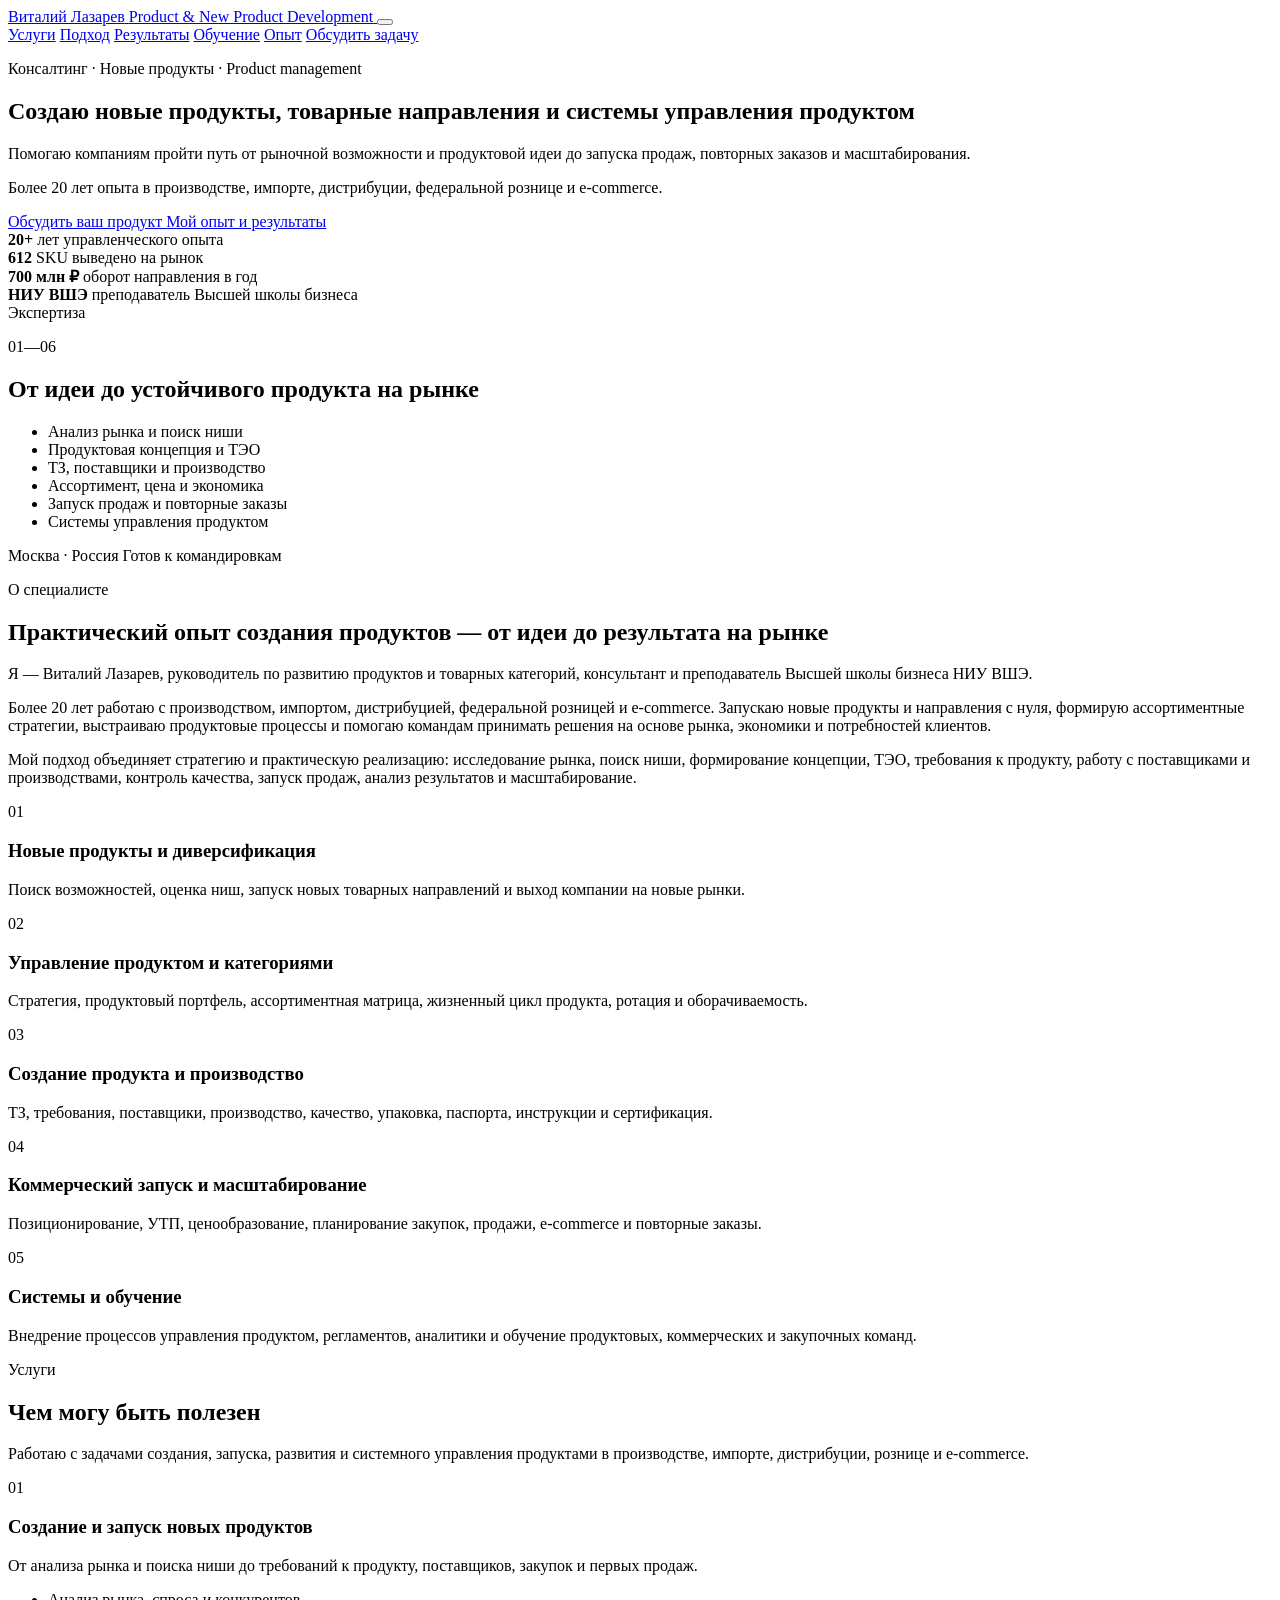
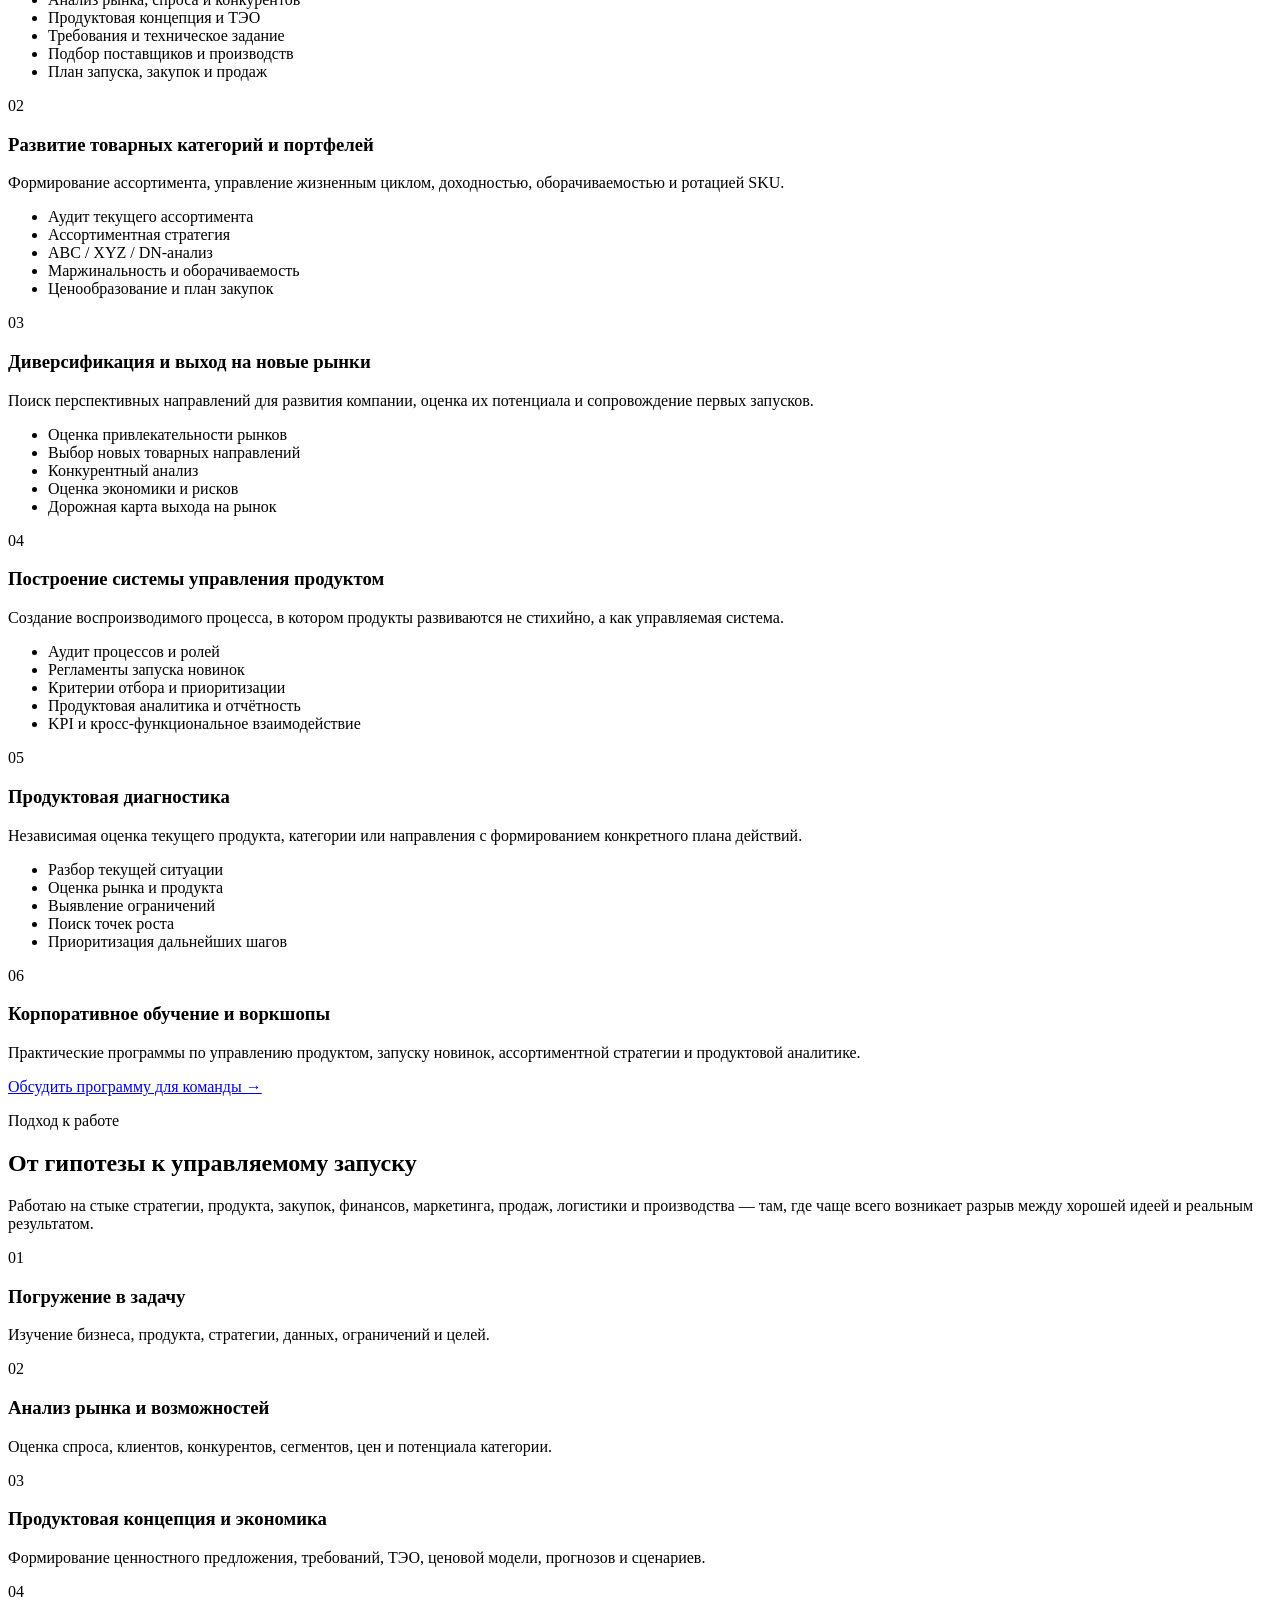
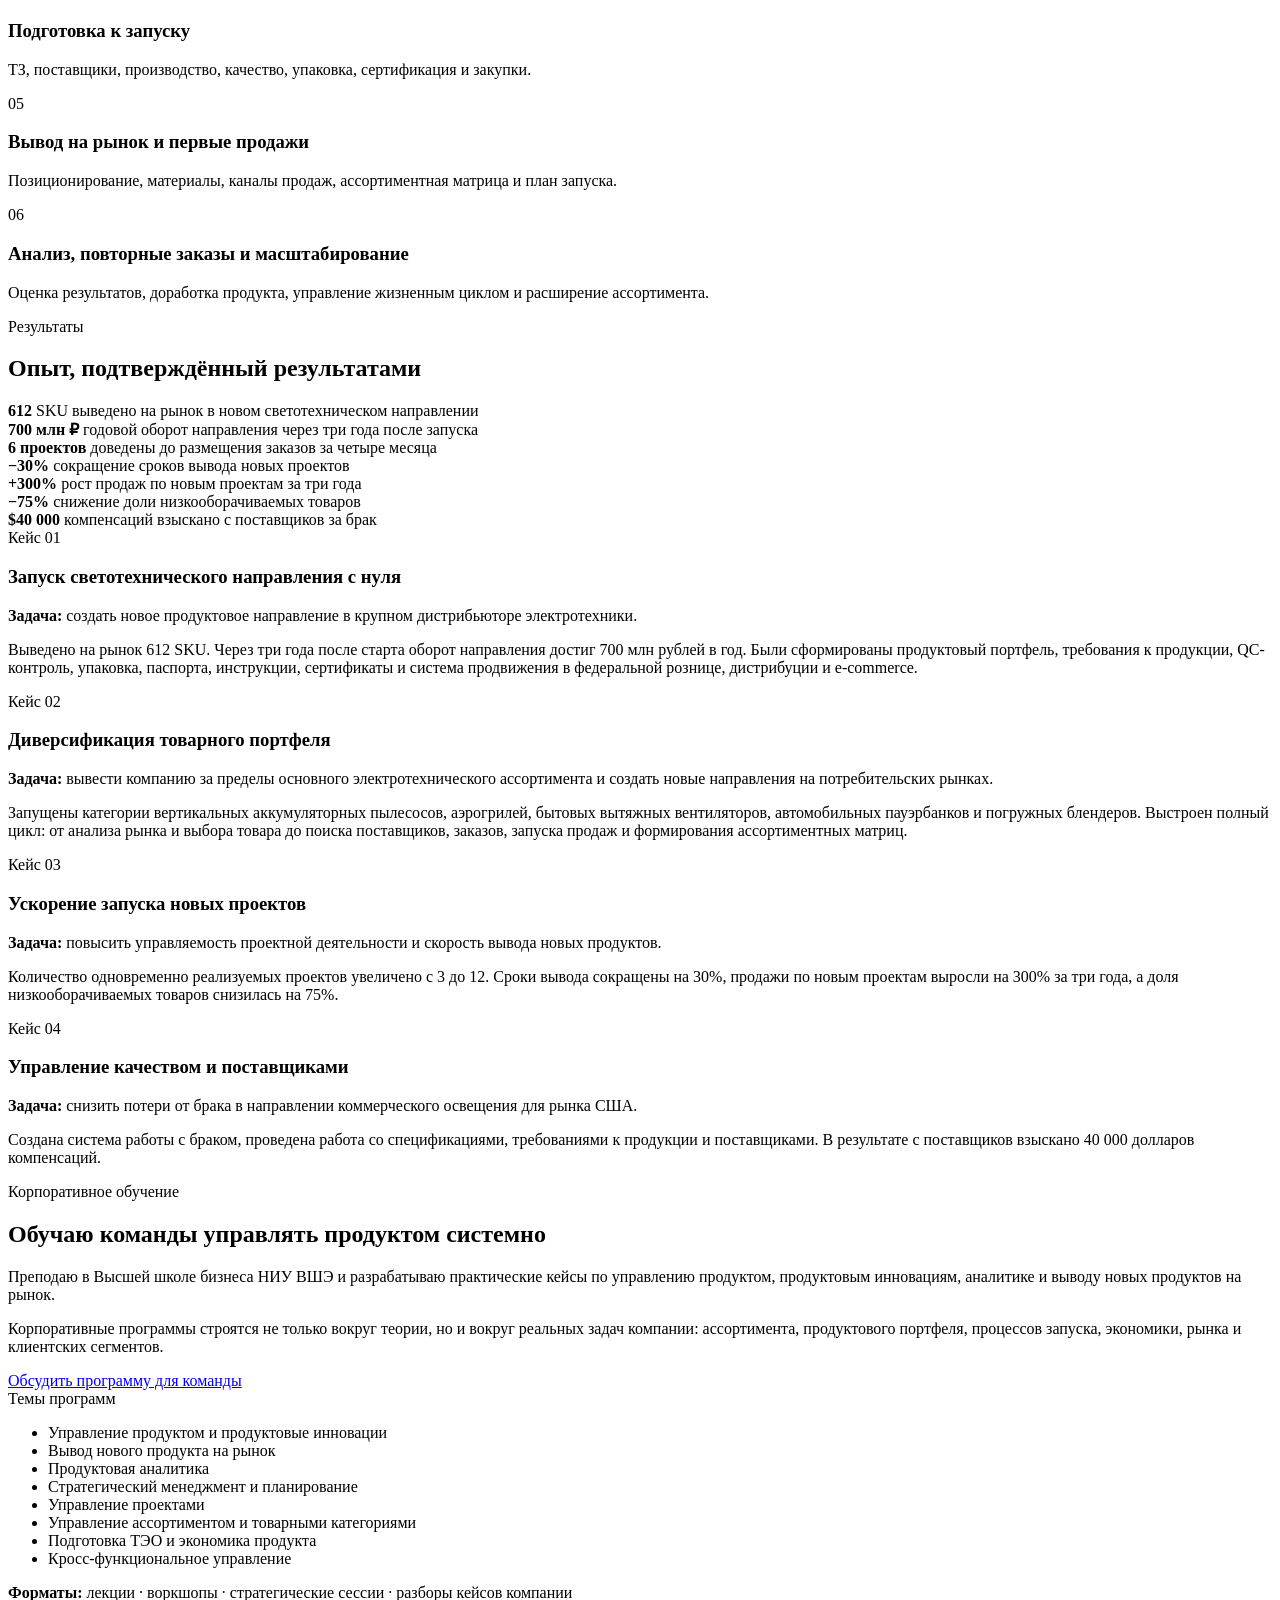
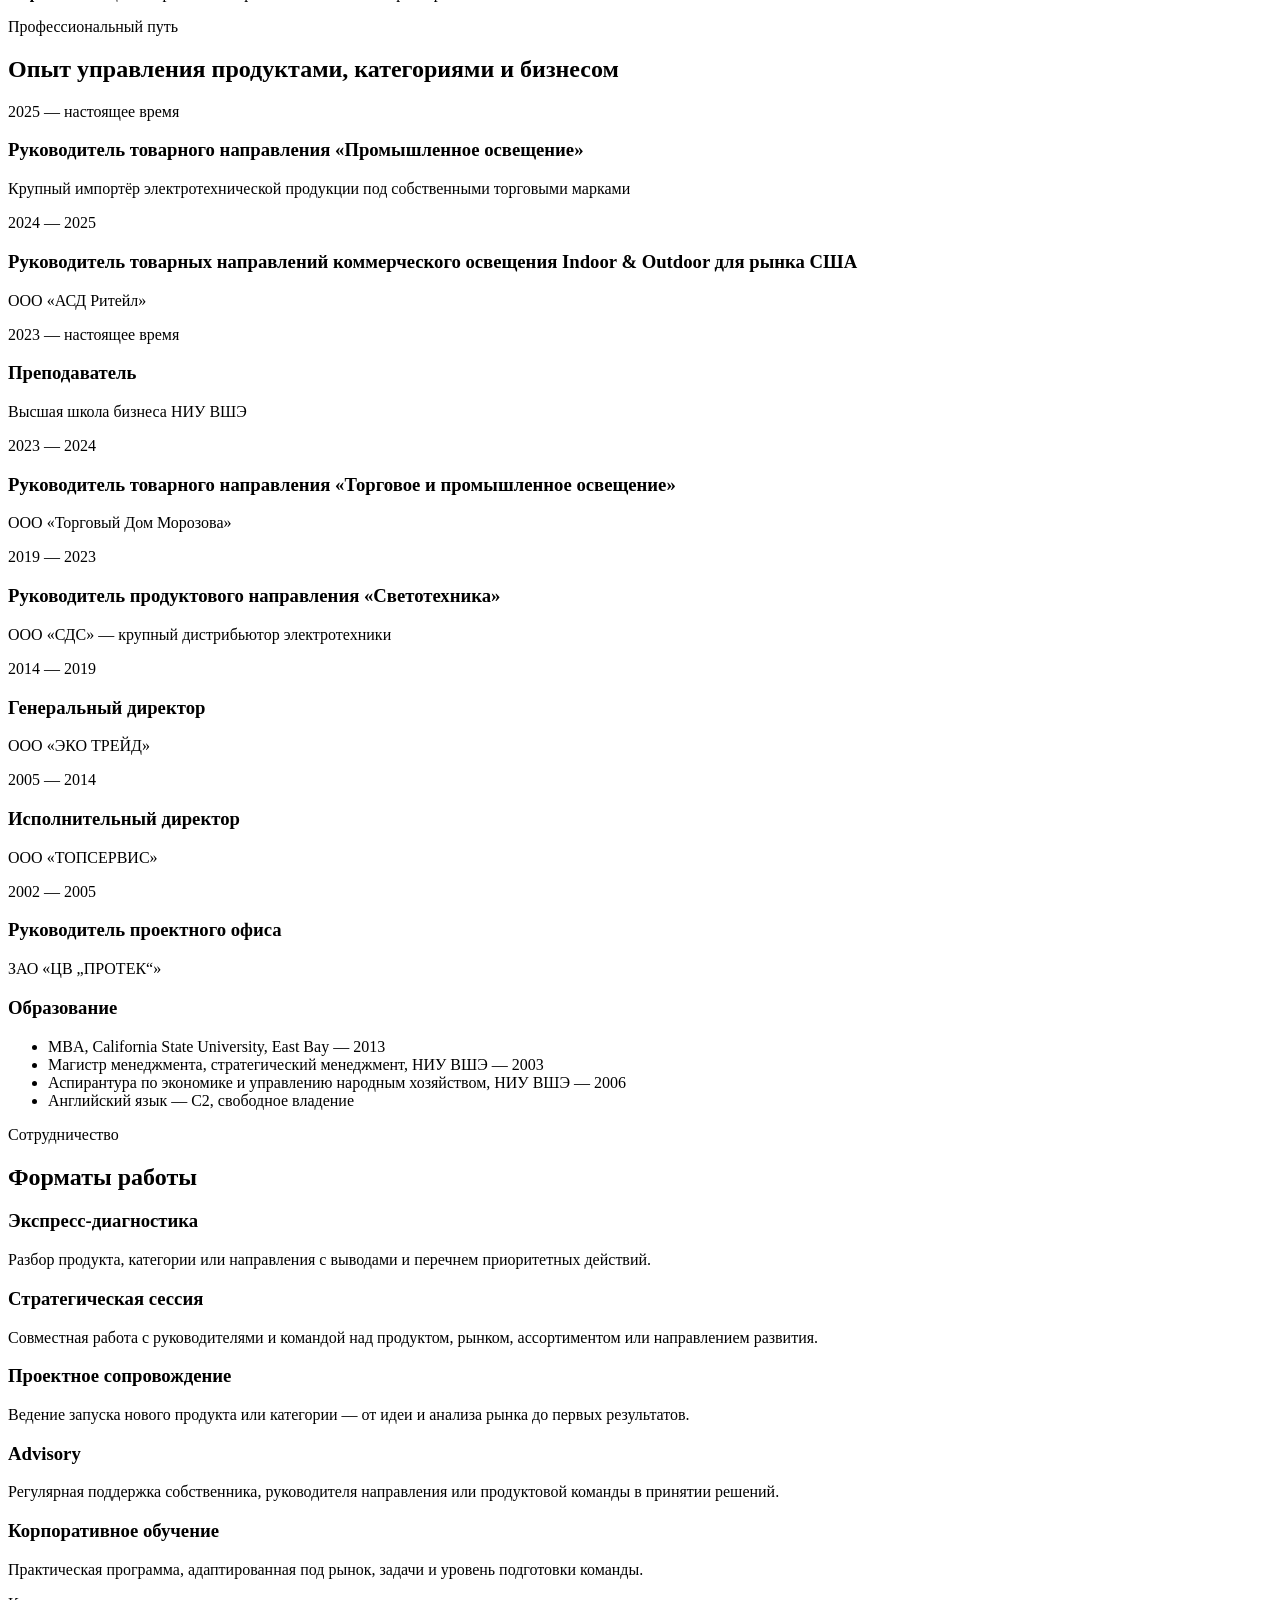
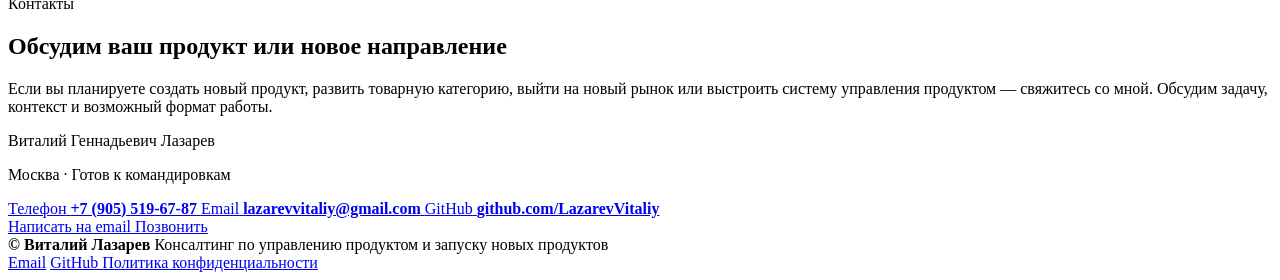
==== index.html @ 3a152ea2 "Create index.html" ====
<!DOCTYPE html>
<html lang="ru">
<head>
  <meta charset="UTF-8">
  <meta name="viewport" content="width=device-width, initial-scale=1.0">

  <title>Виталий Лазарев — создание новых продуктов и управление продуктом</title>

  <meta
    name="description"
    content="Виталий Лазарев — консультант по созданию и запуску новых продуктов, развитию товарных категорий, диверсификации бизнеса, построению систем управления продуктом и корпоративному обучению."
  >

  <meta
    name="keywords"
    content="консультант по управлению продуктом, создание новых продуктов, вывод продукта на рынок, запуск товарной категории, диверсификация бизнеса, ассортиментная стратегия, продуктовый консалтинг, корпоративное обучение product management"
  >

  <meta name="author" content="Виталий Лазарев">
  <meta name="robots" content="index, follow">
  <meta name="theme-color" content="#0f4c81">

  <meta property="og:type" content="website">
  <meta property="og:locale" content="ru_RU">
  <meta property="og:title" content="Виталий Лазарев — создание новых продуктов и управление продуктом">
  <meta
    property="og:description"
    content="Практический консалтинг по запуску новых продуктов, развитию товарных категорий и построению систем управления продуктом."
  >
  <meta property="og:url" content="https://lazarevvitaliy.github.io/">
  <meta property="og:site_name" content="Виталий Лазарев">
  <meta property="og:image" content="https://lazarevvitaliy.github.io/assets/img/og-cover.jpg">

  <link rel="preconnect" href="https://fonts.googleapis.com">
  <link rel="preconnect" href="https://fonts.gstatic.com" crossorigin>

  <link
    href="https://fonts.googleapis.com/css2?family=Manrope:wght@400;500;600;700;800&family=Source+Serif+4:opsz,wght@8..60,600;8..60,700&display=swap"
    rel="stylesheet"
  >

  <link rel="stylesheet" href="style.css">
</head>

<body>
  <header class="site-header" id="top">
    <div class="container header-content">
      <a class="brand" href="#top" aria-label="На главную">
        <span class="brand-name">Виталий Лазарев</span>
        <span class="brand-description">Product & New Product Development</span>
      </a>

      <button
        class="menu-button"
        type="button"
        aria-label="Открыть меню"
        aria-expanded="false"
        aria-controls="main-navigation"
      >
        <span></span>
        <span></span>
        <span></span>
      </button>

      <nav class="main-navigation" id="main-navigation">
        <a href="#services">Услуги</a>
        <a href="#approach">Подход</a>
        <a href="#results">Результаты</a>
        <a href="#education">Обучение</a>
        <a href="#experience">Опыт</a>
        <a class="nav-contact-link" href="#contacts">Обсудить задачу</a>
      </nav>
    </div>
  </header>

  <main>
    <!-- Первый экран -->
    <section class="hero section">
      <div class="container hero-grid">
        <div class="hero-content">
          <p class="eyebrow">Консалтинг · Новые продукты · Product management</p>

          <h1>
            Создаю новые продукты, товарные направления
            и системы управления продуктом
          </h1>

          <p class="hero-lead">
            Помогаю компаниям пройти путь от рыночной возможности и продуктовой идеи
            до запуска продаж, повторных заказов и масштабирования.
          </p>

          <p class="hero-note">
            Более 20 лет опыта в производстве, импорте, дистрибуции,
            федеральной рознице и e-commerce.
          </p>

          <div class="hero-actions">
            <a
              class="button button-primary"
              href="mailto:lazarevvitaliy@gmail.com?subject=Запрос%20на%20консультацию"
            >
              Обсудить ваш продукт
            </a>

            <a class="button button-secondary" href="#results">
              Мой опыт и результаты
            </a>
          </div>

          <div class="hero-stats" aria-label="Ключевые показатели">
            <div class="stat-item">
              <strong>20+</strong>
              <span>лет управленческого опыта</span>
            </div>

            <div class="stat-item">
              <strong>612</strong>
              <span>SKU выведено на рынок</span>
            </div>

            <div class="stat-item">
              <strong>700 млн ₽</strong>
              <span>оборот направления в год</span>
            </div>

            <div class="stat-item">
              <strong>НИУ ВШЭ</strong>
              <span>преподаватель Высшей школы бизнеса</span>
            </div>
          </div>
        </div>

        <aside class="hero-card">
          <!-- Если добавите фото, замените содержимое блока на img:
          <img src="assets/img/vitaliy-lazarev.jpg" alt="Виталий Лазарев">
          -->

          <div class="hero-card-top">
            <span class="hero-card-label">Экспертиза</span>
            <span class="hero-card-dot"></span>
          </div>

          <div class="hero-card-content">
            <p class="hero-card-number">01—06</p>

            <h2>От идеи до устойчивого продукта на рынке</h2>

            <ul class="hero-card-list">
              <li>Анализ рынка и поиск ниши</li>
              <li>Продуктовая концепция и ТЭО</li>
              <li>ТЗ, поставщики и производство</li>
              <li>Ассортимент, цена и экономика</li>
              <li>Запуск продаж и повторные заказы</li>
              <li>Системы управления продуктом</li>
            </ul>
          </div>

          <div class="hero-card-footer">
            <span>Москва · Россия</span>
            <span>Готов к командировкам</span>
          </div>
        </aside>
      </div>
    </section>

    <!-- О специалисте -->
    <section class="section section-light" id="about">
      <div class="container">
        <div class="section-heading two-column-heading">
          <p class="eyebrow">О специалисте</p>

          <div>
            <h2>Практический опыт создания продуктов — от идеи до результата на рынке</h2>

            <p>
              Я — Виталий Лазарев, руководитель по развитию продуктов и товарных категорий,
              консультант и преподаватель Высшей школы бизнеса НИУ ВШЭ.
            </p>

            <p>
              Более 20 лет работаю с производством, импортом, дистрибуцией,
              федеральной розницей и e-commerce. Запускаю новые продукты и направления с нуля,
              формирую ассортиментные стратегии, выстраиваю продуктовые процессы и помогаю
              командам принимать решения на основе рынка, экономики и потребностей клиентов.
            </p>

            <p>
              Мой подход объединяет стратегию и практическую реализацию:
              исследование рынка, поиск ниши, формирование концепции, ТЭО, требования к продукту,
              работу с поставщиками и производствами, контроль качества, запуск продаж,
              анализ результатов и масштабирование.
            </p>
          </div>
        </div>

        <div class="competencies-grid">
          <article class="competency-card">
            <span class="card-number">01</span>
            <h3>Новые продукты и диверсификация</h3>
            <p>
              Поиск возможностей, оценка ниш, запуск новых товарных направлений
              и выход компании на новые рынки.
            </p>
          </article>

          <article class="competency-card">
            <span class="card-number">02</span>
            <h3>Управление продуктом и категориями</h3>
            <p>
              Стратегия, продуктовый портфель, ассортиментная матрица,
              жизненный цикл продукта, ротация и оборачиваемость.
            </p>
          </article>

          <article class="competency-card">
            <span class="card-number">03</span>
            <h3>Создание продукта и производство</h3>
            <p>
              ТЗ, требования, поставщики, производство, качество, упаковка,
              паспорта, инструкции и сертификация.
            </p>
          </article>

          <article class="competency-card">
            <span class="card-number">04</span>
            <h3>Коммерческий запуск и масштабирование</h3>
            <p>
              Позиционирование, УТП, ценообразование, планирование закупок,
              продажи, e-commerce и повторные заказы.
            </p>
          </article>

          <article class="competency-card">
            <span class="card-number">05</span>
            <h3>Системы и обучение</h3>
            <p>
              Внедрение процессов управления продуктом, регламентов,
              аналитики и обучение продуктовых, коммерческих и закупочных команд.
            </p>
          </article>
        </div>
      </div>
    </section>

    <!-- Услуги -->
    <section class="section" id="services">
      <div class="container">
        <div class="section-heading">
          <p class="eyebrow">Услуги</p>
          <h2>Чем могу быть полезен</h2>
          <p class="section-lead">
            Работаю с задачами создания, запуска, развития и системного управления продуктами
            в производстве, импорте, дистрибуции, рознице и e-commerce.
          </p>
        </div>

        <div class="services-grid">
          <article class="service-card">
            <span class="service-index">01</span>
            <h3>Создание и запуск новых продуктов</h3>
            <p>
              От анализа рынка и поиска ниши до требований к продукту,
              поставщиков, закупок и первых продаж.
            </p>
            <ul>
              <li>Анализ рынка, спроса и конкурентов</li>
              <li>Продуктовая концепция и ТЭО</li>
              <li>Требования и техническое задание</li>
              <li>Подбор поставщиков и производств</li>
              <li>План запуска, закупок и продаж</li>
            </ul>
          </article>

          <article class="service-card">
            <span class="service-index">02</span>
            <h3>Развитие товарных категорий и портфелей</h3>
            <p>
              Формирование ассортимента, управление жизненным циклом,
              доходностью, оборачиваемостью и ротацией SKU.
            </p>
            <ul>
              <li>Аудит текущего ассортимента</li>
              <li>Ассортиментная стратегия</li>
              <li>ABC / XYZ / DN-анализ</li>
              <li>Маржинальность и оборачиваемость</li>
              <li>Ценообразование и план закупок</li>
            </ul>
          </article>

          <article class="service-card">
            <span class="service-index">03</span>
            <h3>Диверсификация и выход на новые рынки</h3>
            <p>
              Поиск перспективных направлений для развития компании,
              оценка их потенциала и сопровождение первых запусков.
            </p>
            <ul>
              <li>Оценка привлекательности рынков</li>
              <li>Выбор новых товарных направлений</li>
              <li>Конкурентный анализ</li>
              <li>Оценка экономики и рисков</li>
              <li>Дорожная карта выхода на рынок</li>
            </ul>
          </article>

          <article class="service-card">
            <span class="service-index">04</span>
            <h3>Построение системы управления продуктом</h3>
            <p>
              Создание воспроизводимого процесса, в котором продукты
              развиваются не стихийно, а как управляемая система.
            </p>
            <ul>
              <li>Аудит процессов и ролей</li>
              <li>Регламенты запуска новинок</li>
              <li>Критерии отбора и приоритизации</li>
              <li>Продуктовая аналитика и отчётность</li>
              <li>KPI и кросс-функциональное взаимодействие</li>
            </ul>
          </article>

          <article class="service-card">
            <span class="service-index">05</span>
            <h3>Продуктовая диагностика</h3>
            <p>
              Независимая оценка текущего продукта, категории или направления
              с формированием конкретного плана действий.
            </p>
            <ul>
              <li>Разбор текущей ситуации</li>
              <li>Оценка рынка и продукта</li>
              <li>Выявление ограничений</li>
              <li>Поиск точек роста</li>
              <li>Приоритизация дальнейших шагов</li>
            </ul>
          </article>

          <article class="service-card service-card-accent">
            <span class="service-index">06</span>
            <h3>Корпоративное обучение и воркшопы</h3>
            <p>
              Практические программы по управлению продуктом, запуску новинок,
              ассортиментной стратегии и продуктовой аналитике.
            </p>
            <a
              class="text-link"
              href="mailto:lazarevvitaliy@gmail.com?subject=Корпоративное%20обучение"
            >
              Обсудить программу для команды →
            </a>
          </article>
        </div>
      </div>
    </section>

    <!-- Подход -->
    <section class="section section-dark" id="approach">
      <div class="container">
        <div class="section-heading">
          <p class="eyebrow eyebrow-light">Подход к работе</p>
          <h2>От гипотезы к управляемому запуску</h2>
          <p class="section-lead">
            Работаю на стыке стратегии, продукта, закупок, финансов, маркетинга,
            продаж, логистики и производства — там, где чаще всего возникает разрыв
            между хорошей идеей и реальным результатом.
          </p>
        </div>

        <div class="process-list">
          <article class="process-item">
            <span>01</span>
            <div>
              <h3>Погружение в задачу</h3>
              <p>
                Изучение бизнеса, продукта, стратегии, данных, ограничений и целей.
              </p>
            </div>
          </article>

          <article class="process-item">
            <span>02</span>
            <div>
              <h3>Анализ рынка и возможностей</h3>
              <p>
                Оценка спроса, клиентов, конкурентов, сегментов, цен и потенциала категории.
              </p>
            </div>
          </article>

          <article class="process-item">
            <span>03</span>
            <div>
              <h3>Продуктовая концепция и экономика</h3>
              <p>
                Формирование ценностного предложения, требований, ТЭО, ценовой модели,
                прогнозов и сценариев.
              </p>
            </div>
          </article>

          <article class="process-item">
            <span>04</span>
            <div>
              <h3>Подготовка к запуску</h3>
              <p>
                ТЗ, поставщики, производство, качество, упаковка, сертификация и закупки.
              </p>
            </div>
          </article>

          <article class="process-item">
            <span>05</span>
            <div>
              <h3>Вывод на рынок и первые продажи</h3>
              <p>
                Позиционирование, материалы, каналы продаж, ассортиментная матрица и план запуска.
              </p>
            </div>
          </article>

          <article class="process-item">
            <span>06</span>
            <div>
              <h3>Анализ, повторные заказы и масштабирование</h3>
              <p>
                Оценка результатов, доработка продукта, управление жизненным циклом
                и расширение ассортимента.
              </p>
            </div>
          </article>
        </div>
      </div>
    </section>

    <!-- Результаты -->
    <section class="section section-light" id="results">
      <div class="container">
        <div class="section-heading">
          <p class="eyebrow">Результаты</p>
          <h2>Опыт, подтверждённый результатами</h2>
        </div>

        <div class="results-grid">
          <div class="result-item">
            <strong>612</strong>
            <span>SKU выведено на рынок в новом светотехническом направлении</span>
          </div>

          <div class="result-item">
            <strong>700 млн ₽</strong>
            <span>годовой оборот направления через три года после запуска</span>
          </div>

          <div class="result-item">
            <strong>6 проектов</strong>
            <span>доведены до размещения заказов за четыре месяца</span>
          </div>

          <div class="result-item">
            <strong>−30%</strong>
            <span>сокращение сроков вывода новых проектов</span>
          </div>

          <div class="result-item">
            <strong>+300%</strong>
            <span>рост продаж по новым проектам за три года</span>
          </div>

          <div class="result-item">
            <strong>−75%</strong>
            <span>снижение доли низкооборачиваемых товаров</span>
          </div>

          <div class="result-item">
            <strong>$40 000</strong>
            <span>компенсаций взыскано с поставщиков за брак</span>
          </div>
        </div>

        <div class="cases-list">
          <article class="case-card">
            <span class="case-label">Кейс 01</span>
            <h3>Запуск светотехнического направления с нуля</h3>

            <p class="case-task">
              <strong>Задача:</strong> создать новое продуктовое направление
              в крупном дистрибьюторе электротехники.
            </p>

            <p>
              Выведено на рынок 612 SKU. Через три года после старта оборот направления
              достиг 700 млн рублей в год. Были сформированы продуктовый портфель,
              требования к продукции, QC-контроль, упаковка, паспорта, инструкции,
              сертификаты и система продвижения в федеральной рознице, дистрибуции и e-commerce.
            </p>
          </article>

          <article class="case-card">
            <span class="case-label">Кейс 02</span>
            <h3>Диверсификация товарного портфеля</h3>

            <p class="case-task">
              <strong>Задача:</strong> вывести компанию за пределы основного электротехнического
              ассортимента и создать новые направления на потребительских рынках.
            </p>

            <p>
              Запущены категории вертикальных аккумуляторных пылесосов, аэрогрилей,
              бытовых вытяжных вентиляторов, автомобильных пауэрбанков и погружных блендеров.
              Выстроен полный цикл: от анализа рынка и выбора товара до поиска поставщиков,
              заказов, запуска продаж и формирования ассортиментных матриц.
            </p>
          </article>

          <article class="case-card">
            <span class="case-label">Кейс 03</span>
            <h3>Ускорение запуска новых проектов</h3>

            <p class="case-task">
              <strong>Задача:</strong> повысить управляемость проектной деятельности
              и скорость вывода новых продуктов.
            </p>

            <p>
              Количество одновременно реализуемых проектов увеличено с 3 до 12.
              Сроки вывода сокращены на 30%, продажи по новым проектам выросли на 300%
              за три года, а доля низкооборачиваемых товаров снизилась на 75%.
            </p>
          </article>

          <article class="case-card">
            <span class="case-label">Кейс 04</span>
            <h3>Управление качеством и поставщиками</h3>

            <p class="case-task">
              <strong>Задача:</strong> снизить потери от брака в направлении
              коммерческого освещения для рынка США.
            </p>

            <p>
              Создана система работы с браком, проведена работа со спецификациями,
              требованиями к продукции и поставщиками. В результате с поставщиков
              взыскано 40 000 долларов компенсаций.
            </p>
          </article>
        </div>
      </div>
    </section>

    <!-- Обучение -->
    <section class="section" id="education">
      <div class="container education-grid">
        <div>
          <p class="eyebrow">Корпоративное обучение</p>

          <h2>Обучаю команды управлять продуктом системно</h2>

          <p class="section-lead">
            Преподаю в Высшей школе бизнеса НИУ ВШЭ и разрабатываю практические кейсы
            по управлению продуктом, продуктовым инновациям, аналитике и выводу новых продуктов на рынок.
          </p>

          <p>
            Корпоративные программы строятся не только вокруг теории, но и вокруг реальных
            задач компании: ассортимента, продуктового портфеля, процессов запуска, экономики,
            рынка и клиентских сегментов.
          </p>

          <a
            class="button button-primary"
            href="mailto:lazarevvitaliy@gmail.com?subject=Корпоративное%20обучение"
          >
            Обсудить программу для команды
          </a>
        </div>

        <div class="education-card">
          <span class="education-card-label">Темы программ</span>

          <ul>
            <li>Управление продуктом и продуктовые инновации</li>
            <li>Вывод нового продукта на рынок</li>
            <li>Продуктовая аналитика</li>
            <li>Стратегический менеджмент и планирование</li>
            <li>Управление проектами</li>
            <li>Управление ассортиментом и товарными категориями</li>
            <li>Подготовка ТЭО и экономика продукта</li>
            <li>Кросс-функциональное управление</li>
          </ul>

          <div class="education-formats">
            <strong>Форматы:</strong>
            <span>лекции · воркшопы · стратегические сессии · разборы кейсов компании</span>
          </div>
        </div>
      </div>
    </section>

    <!-- Опыт -->
    <section class="section section-light" id="experience">
      <div class="container">
        <div class="section-heading">
          <p class="eyebrow">Профессиональный путь</p>
          <h2>Опыт управления продуктами, категориями и бизнесом</h2>
        </div>

        <div class="timeline">
          <article class="timeline-item">
            <span class="timeline-date">2025 — настоящее время</span>
            <div>
              <h3>Руководитель товарного направления «Промышленное освещение»</h3>
              <p>Крупный импортёр электротехнической продукции под собственными торговыми марками</p>
            </div>
          </article>

          <article class="timeline-item">
            <span class="timeline-date">2024 — 2025</span>
            <div>
              <h3>Руководитель товарных направлений коммерческого освещения Indoor & Outdoor для рынка США</h3>
              <p>ООО «АСД Ритейл»</p>
            </div>
          </article>

          <article class="timeline-item">
            <span class="timeline-date">2023 — настоящее время</span>
            <div>
              <h3>Преподаватель</h3>
              <p>Высшая школа бизнеса НИУ ВШЭ</p>
            </div>
          </article>

          <article class="timeline-item">
            <span class="timeline-date">2023 — 2024</span>
            <div>
              <h3>Руководитель товарного направления «Торговое и промышленное освещение»</h3>
              <p>ООО «Торговый Дом Морозова»</p>
            </div>
          </article>

          <article class="timeline-item">
            <span class="timeline-date">2019 — 2023</span>
            <div>
              <h3>Руководитель продуктового направления «Светотехника»</h3>
              <p>ООО «СДС» — крупный дистрибьютор электротехники</p>
            </div>
          </article>

          <article class="timeline-item">
            <span class="timeline-date">2014 — 2019</span>
            <div>
              <h3>Генеральный директор</h3>
              <p>ООО «ЭКО ТРЕЙД»</p>
            </div>
          </article>

          <article class="timeline-item">
            <span class="timeline-date">2005 — 2014</span>
            <div>
              <h3>Исполнительный директор</h3>
              <p>ООО «ТОПСЕРВИС»</p>
            </div>
          </article>

          <article class="timeline-item">
            <span class="timeline-date">2002 — 2005</span>
            <div>
              <h3>Руководитель проектного офиса</h3>
              <p>ЗАО «ЦВ „ПРОТЕК“»</p>
            </div>
          </article>
        </div>

        <div class="education-summary">
          <h3>Образование</h3>

          <ul>
            <li>MBA, California State University, East Bay — 2013</li>
            <li>Магистр менеджмента, стратегический менеджмент, НИУ ВШЭ — 2003</li>
            <li>Аспирантура по экономике и управлению народным хозяйством, НИУ ВШЭ — 2006</li>
            <li>Английский язык — C2, свободное владение</li>
          </ul>
        </div>
      </div>
    </section>

    <!-- Форматы работы -->
    <section class="section" id="formats">
      <div class="container">
        <div class="section-heading">
          <p class="eyebrow">Сотрудничество</p>
          <h2>Форматы работы</h2>
        </div>

        <div class="formats-grid">
          <article class="format-card">
            <h3>Экспресс-диагностика</h3>
            <p>
              Разбор продукта, категории или направления с выводами
              и перечнем приоритетных действий.
            </p>
          </article>

          <article class="format-card">
            <h3>Стратегическая сессия</h3>
            <p>
              Совместная работа с руководителями и командой над продуктом,
              рынком, ассортиментом или направлением развития.
            </p>
          </article>

          <article class="format-card">
            <h3>Проектное сопровождение</h3>
            <p>
              Ведение запуска нового продукта или категории —
              от идеи и анализа рынка до первых результатов.
            </p>
          </article>

          <article class="format-card">
            <h3>Advisory</h3>
            <p>
              Регулярная поддержка собственника, руководителя направления
              или продуктовой команды в принятии решений.
            </p>
          </article>

          <article class="format-card">
            <h3>Корпоративное обучение</h3>
            <p>
              Практическая программа, адаптированная под рынок,
              задачи и уровень подготовки команды.
            </p>
          </article>
        </div>
      </div>
    </section>

    <!-- Контакты -->
    <section class="section contacts-section" id="contacts">
      <div class="container contacts-grid">
        <div>
          <p class="eyebrow eyebrow-light">Контакты</p>

          <h2>Обсудим ваш продукт или новое направление</h2>

          <p class="contacts-lead">
            Если вы планируете создать новый продукт, развить товарную категорию,
            выйти на новый рынок или выстроить систему управления продуктом —
            свяжитесь со мной. Обсудим задачу, контекст и возможный формат работы.
          </p>
        </div>

        <div class="contact-card">
          <p class="contact-name">Виталий Геннадьевич Лазарев</p>
          <p class="contact-city">Москва · Готов к командировкам</p>

          <div class="contact-links">
            <a href="tel:+79055196787">
              <span>Телефон</span>
              <strong>+7 (905) 519-67-87</strong>
            </a>

            <a href="mailto:lazarevvitaliy@gmail.com">
              <span>Email</span>
              <strong>lazarevvitaliy@gmail.com</strong>
            </a>

            <a
              href="https://github.com/LazarevVitaliy"
              target="_blank"
              rel="noopener noreferrer"
            >
              <span>GitHub</span>
              <strong>github.com/LazarevVitaliy</strong>
            </a>
          </div>

          <div class="contact-actions">
            <a
              class="button button-light"
              href="mailto:lazarevvitaliy@gmail.com?subject=Запрос%20на%20консультацию"
            >
              Написать на email
            </a>

            <a class="button button-outline-light" href="tel:+79055196787">
              Позвонить
            </a>
          </div>
        </div>
      </div>
    </section>
  </main>

  <footer class="site-footer">
    <div class="container footer-content">
      <div>
        <strong>© <span id="current-year"></span> Виталий Лазарев</strong>
        <span>Консалтинг по управлению продуктом и запуску новых продуктов</span>
      </div>

      <div class="footer-links">
        <a href="mailto:lazarevvitaliy@gmail.com">Email</a>
        <a href="https://github.com/LazarevVitaliy" target="_blank" rel="noopener noreferrer">
          GitHub
        </a>
        <a href="privacy.html">Политика конфиденциальности</a>
      </div>
    </div>
  </footer>

  <script src="script.js"></script>
</body>
</html>
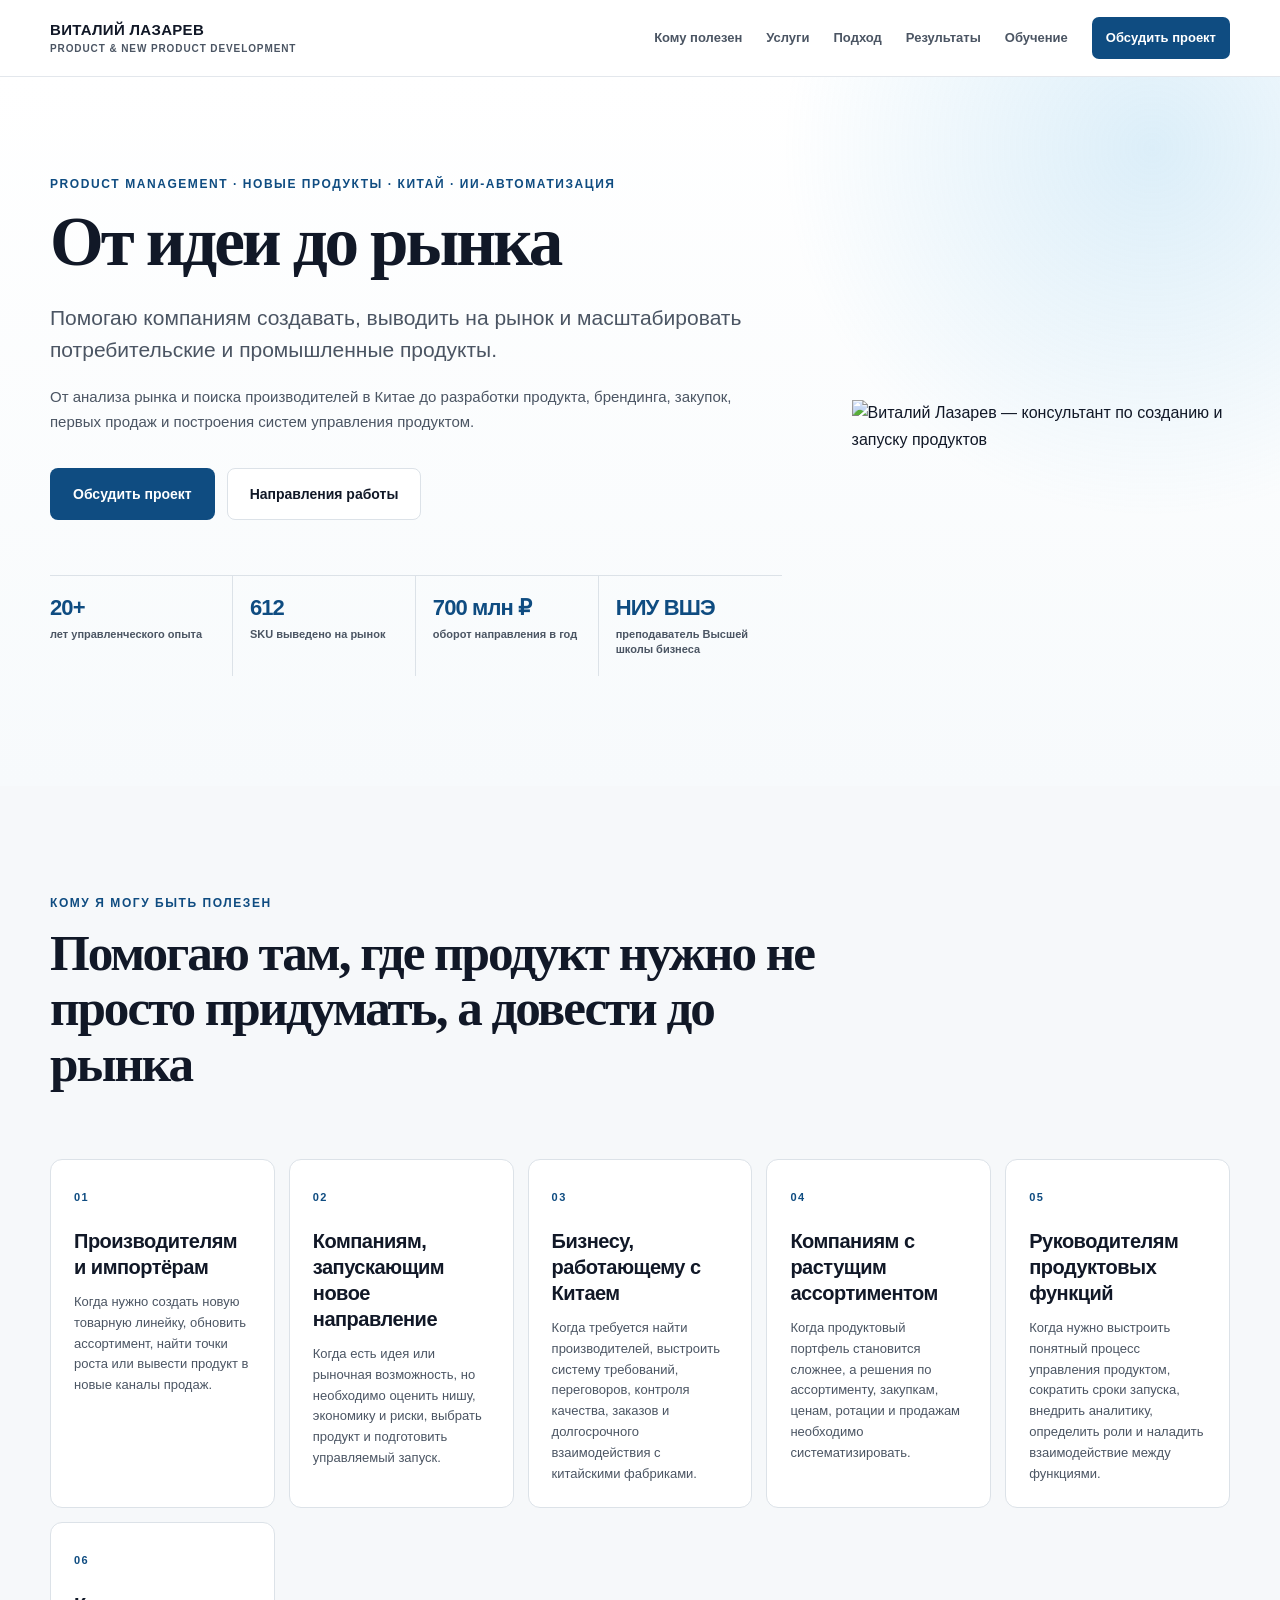
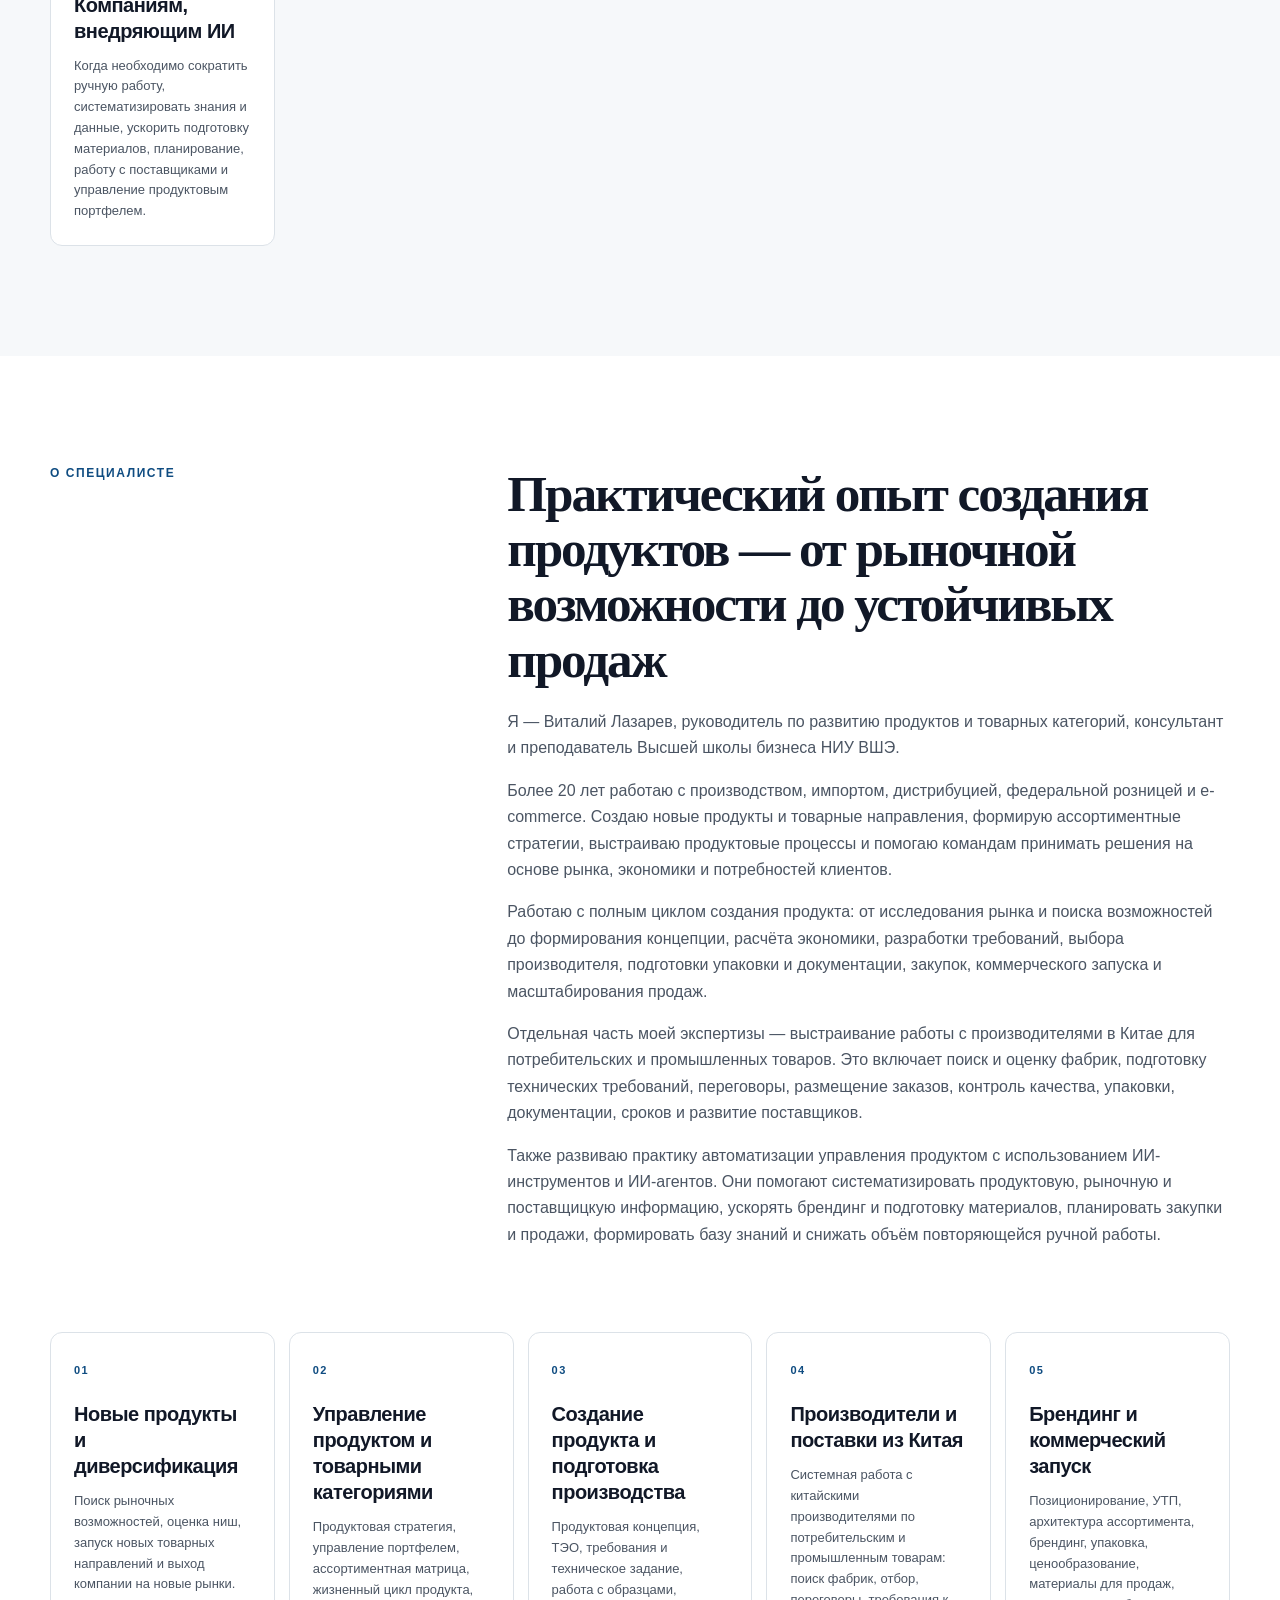
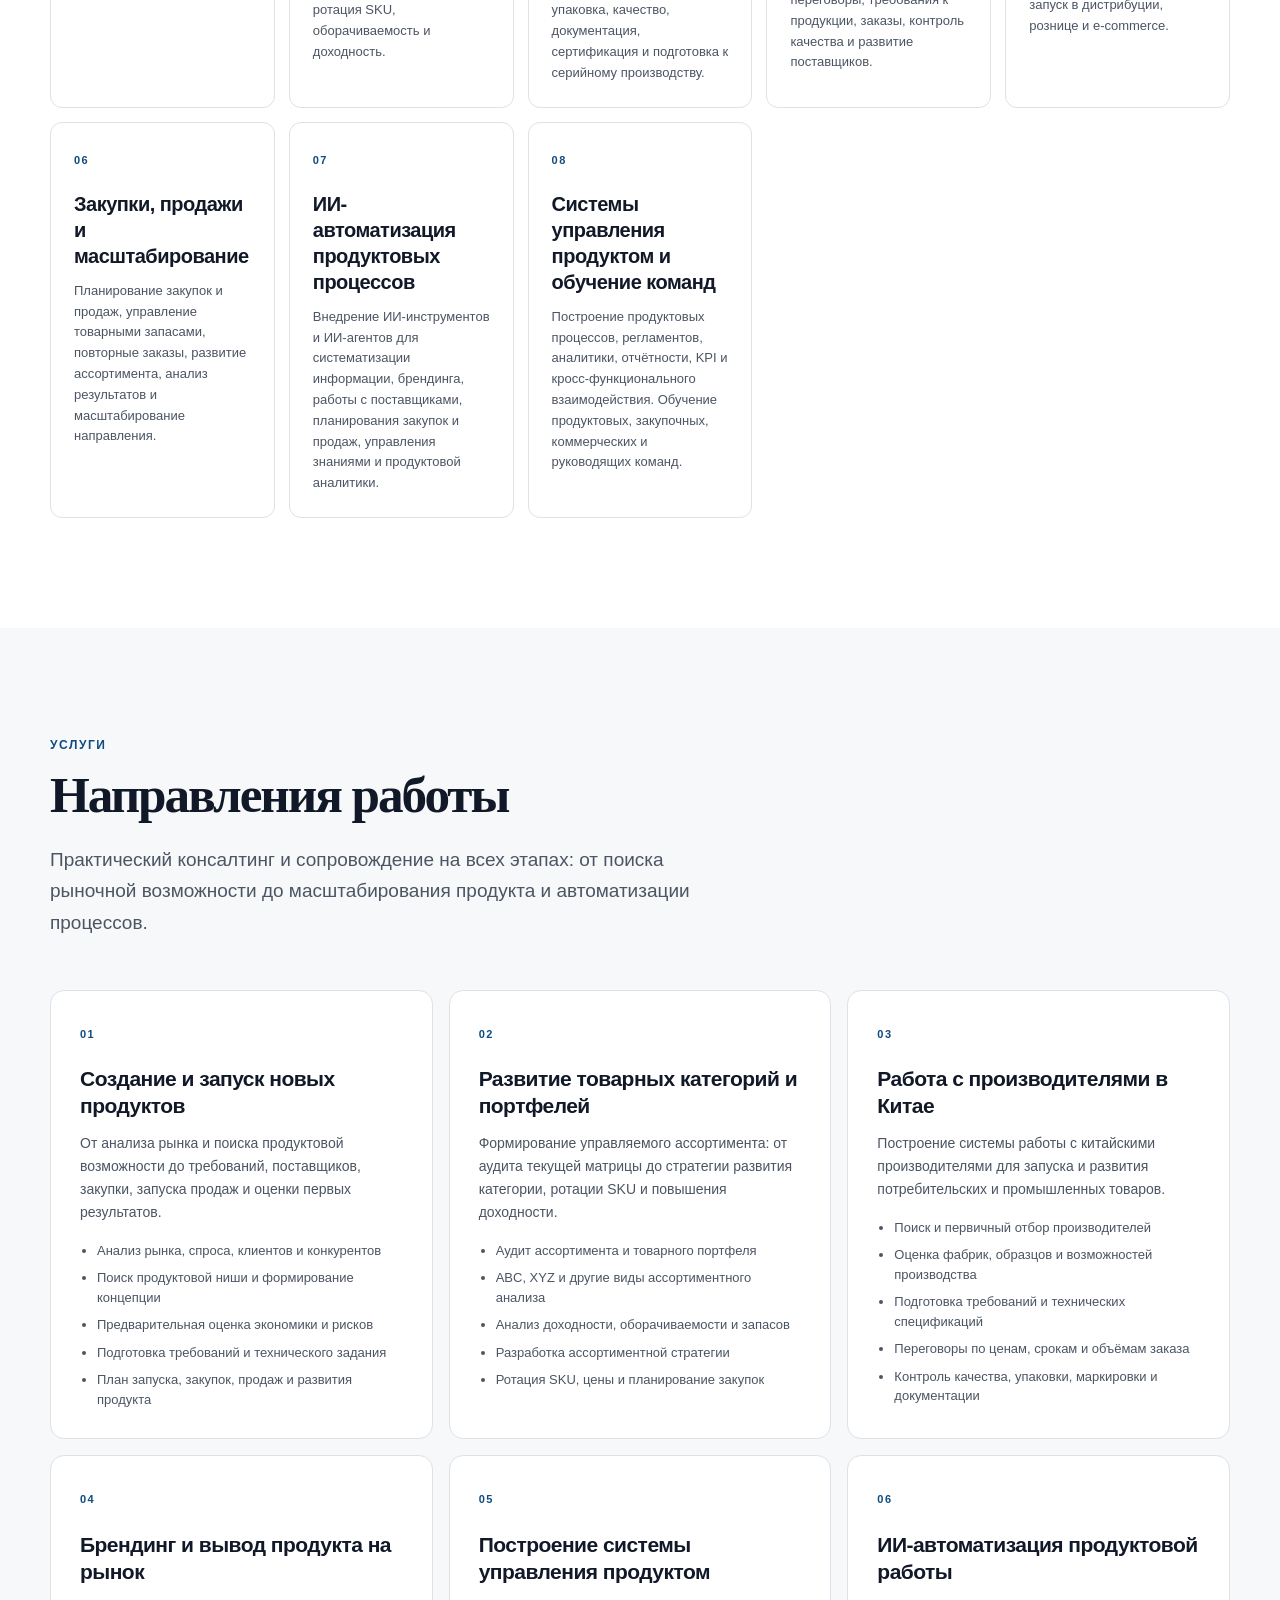
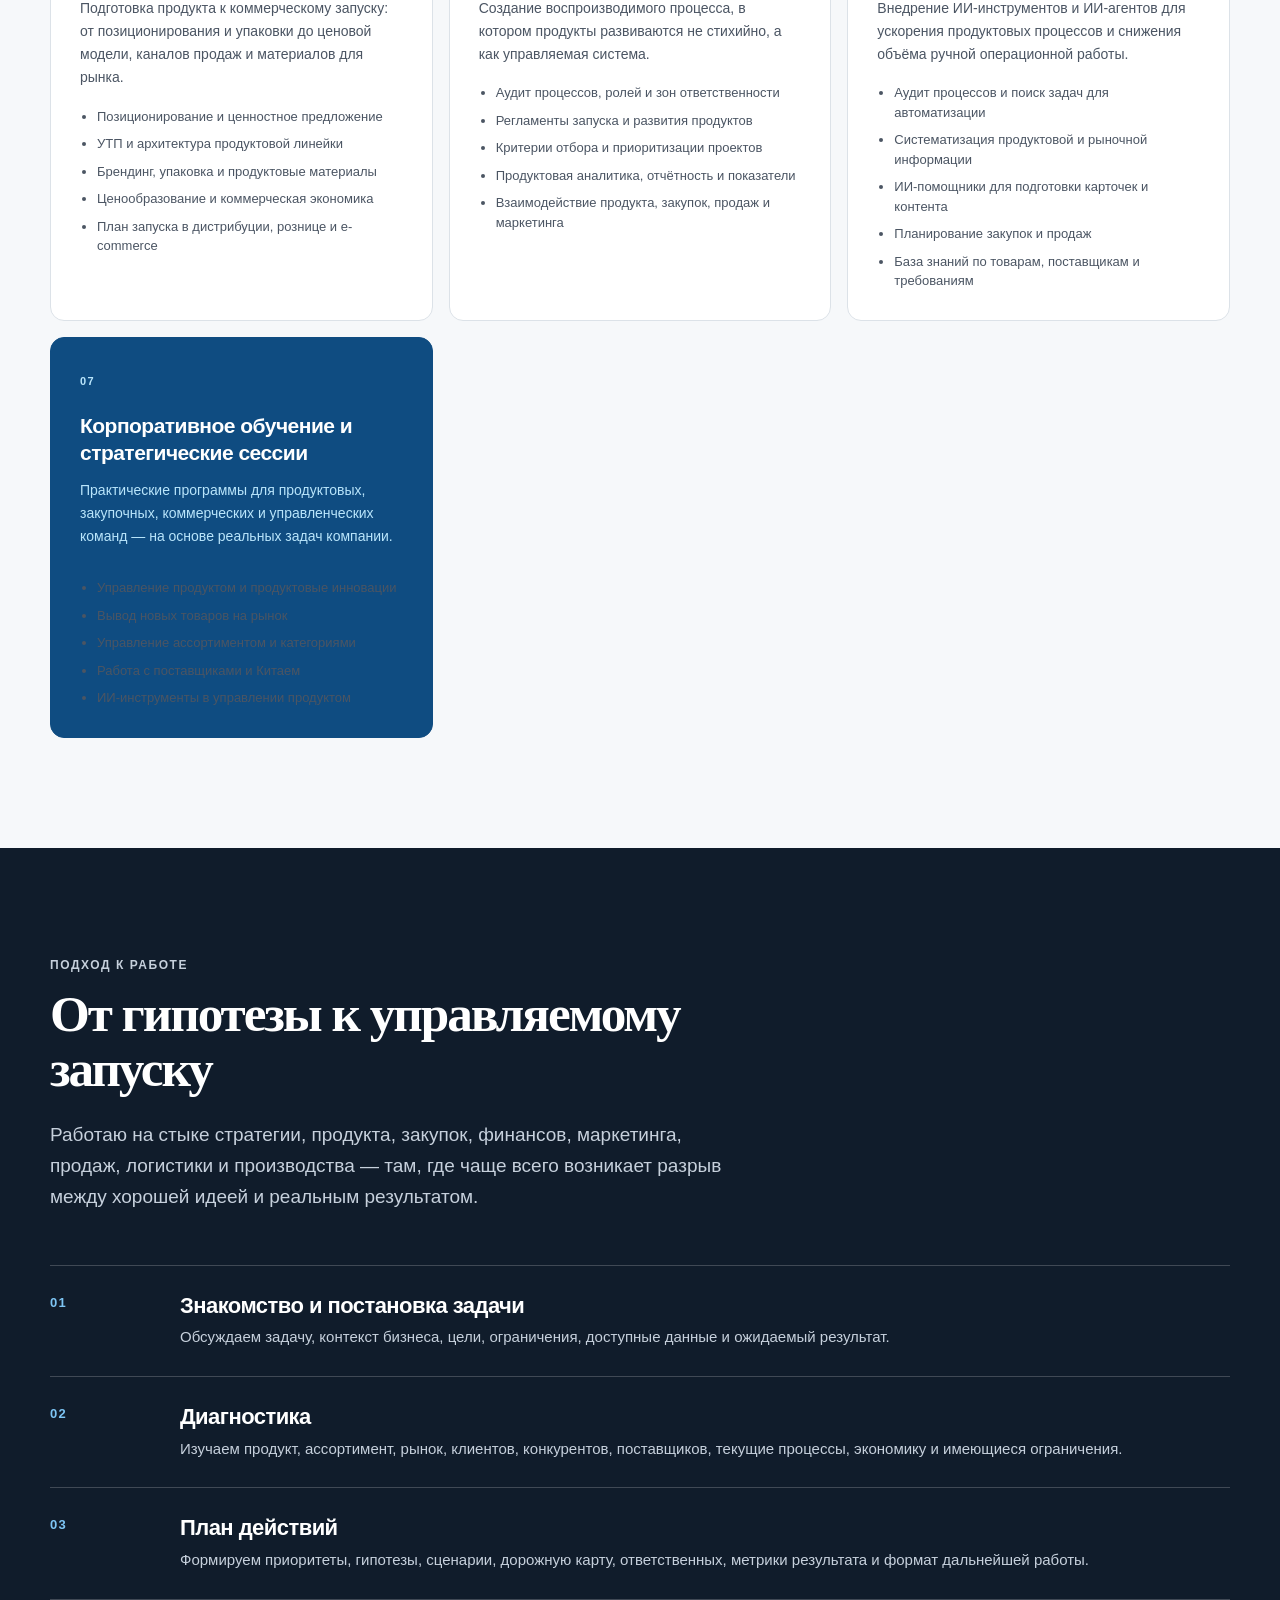
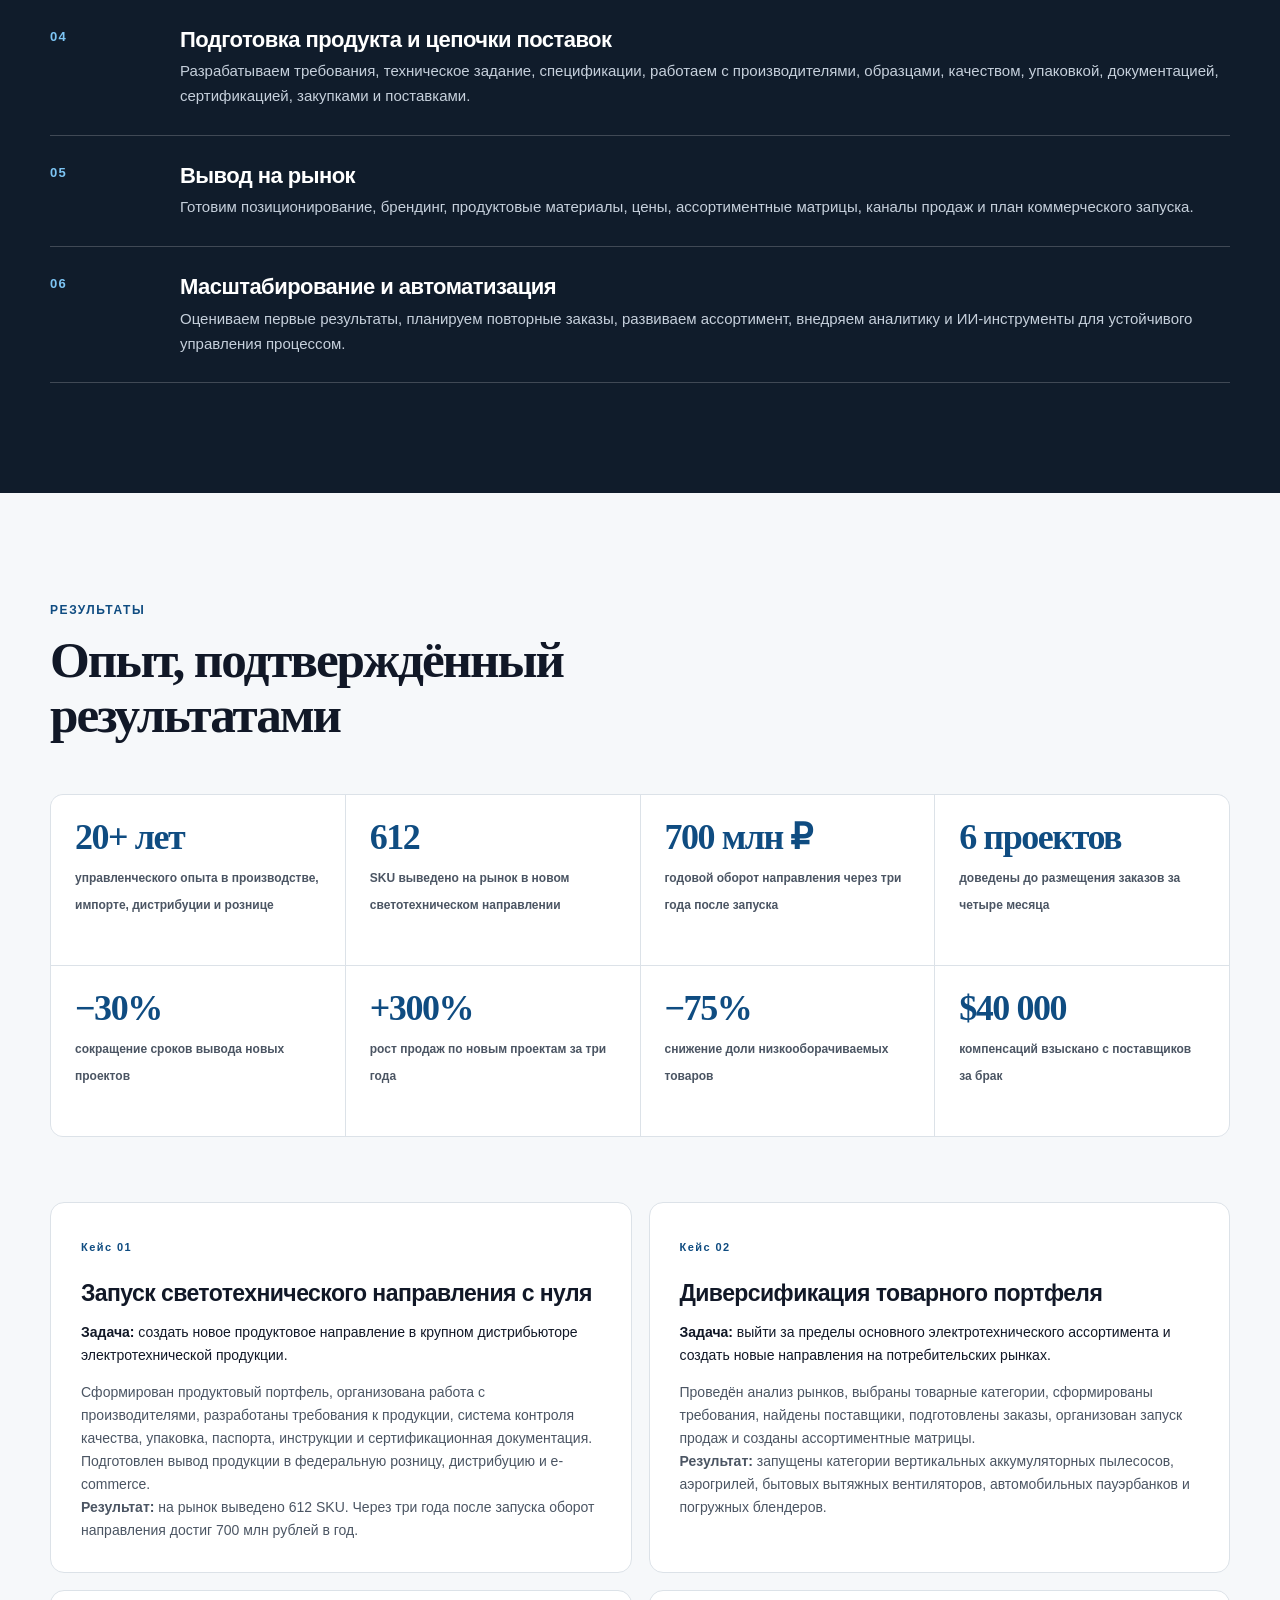
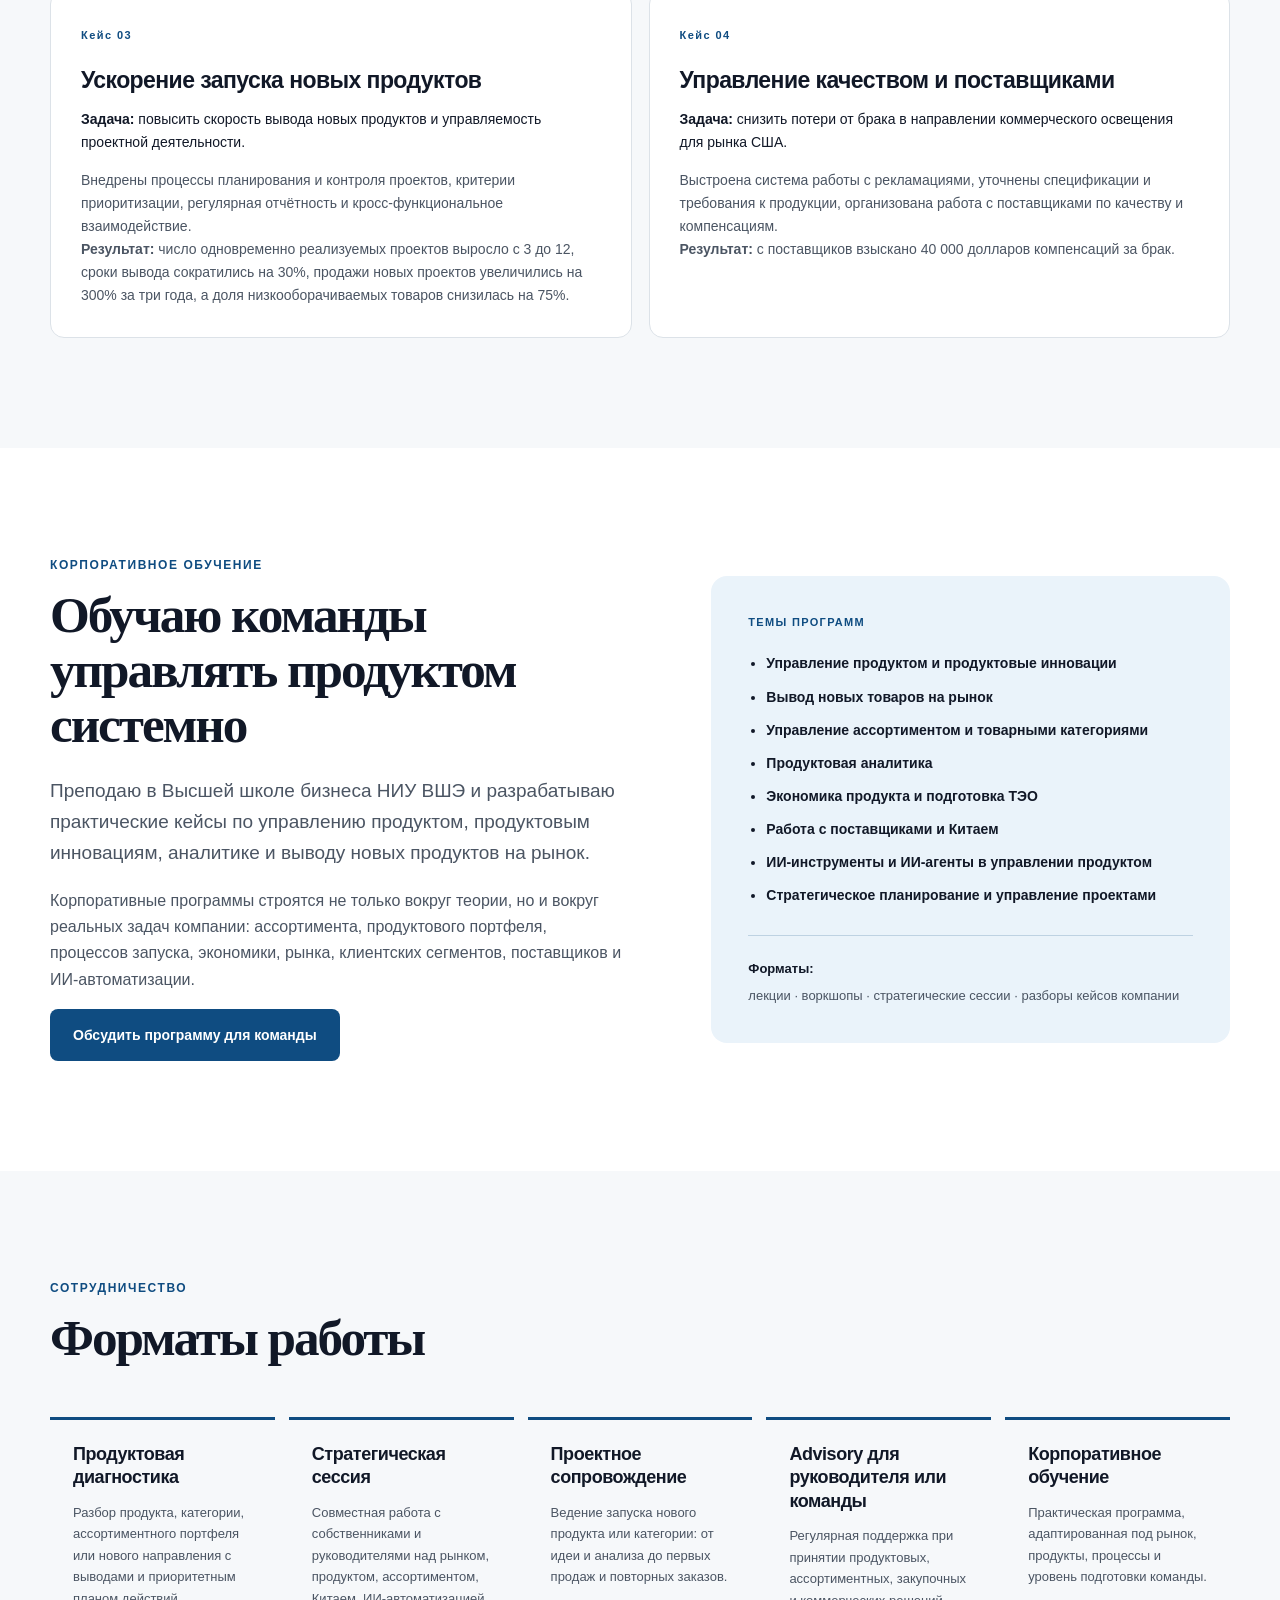
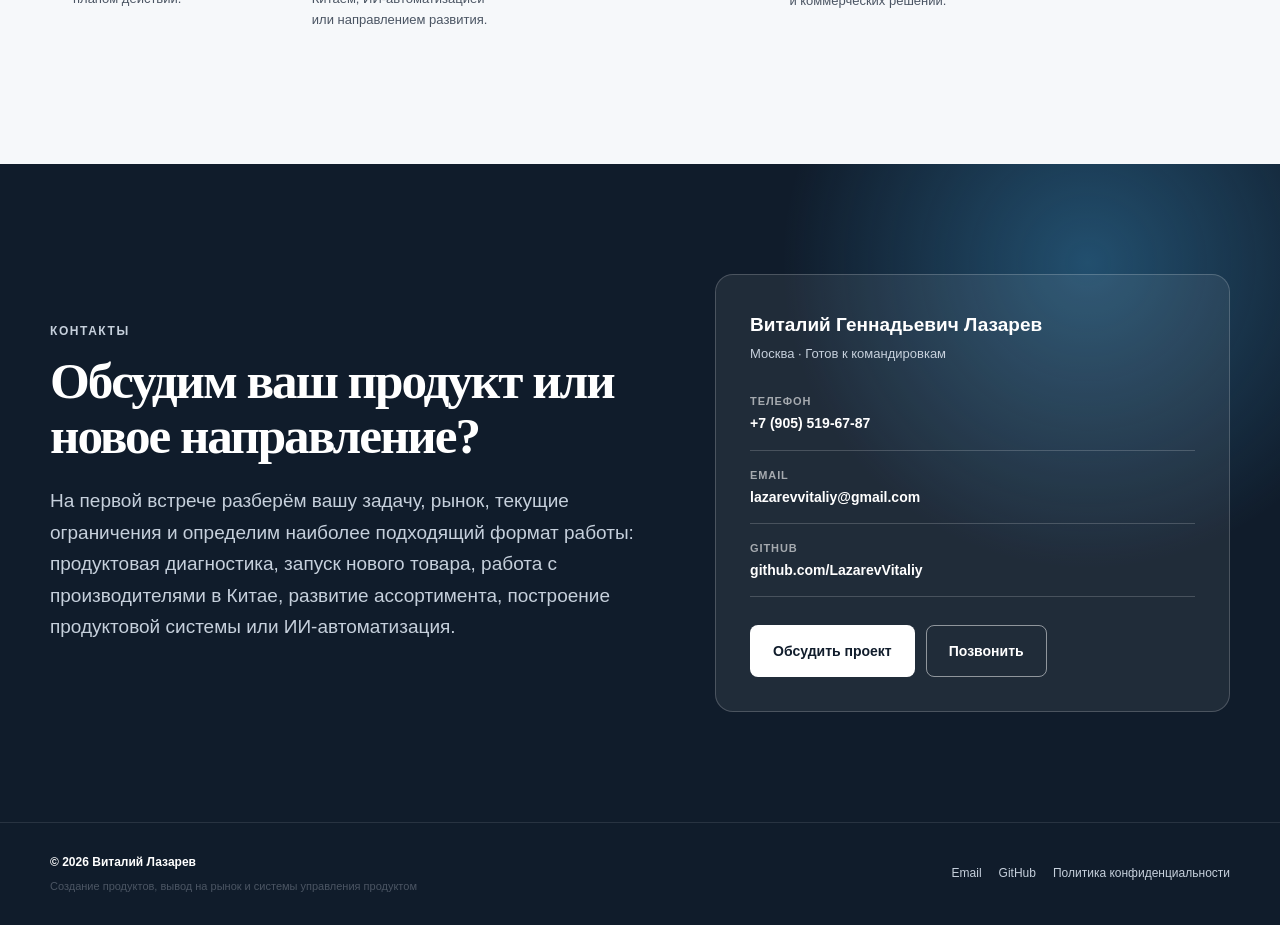
==== commit 37e8f19c: "Update index.html" ====
--- a/index.html
+++ b/index.html
@@ -1,815 +1,864 @@
-<!DOCTYPE html>
-<html lang="ru">
-<head>
-  <meta charset="UTF-8">
-  <meta name="viewport" content="width=device-width, initial-scale=1.0">
-
-  <title>Виталий Лазарев — создание новых продуктов и управление продуктом</title>
-
-  <meta
-    name="description"
-    content="Виталий Лазарев — консультант по созданию и запуску новых продуктов, развитию товарных категорий, диверсификации бизнеса, построению систем управления продуктом и корпоративному обучению."
-  >
-
-  <meta
-    name="keywords"
-    content="консультант по управлению продуктом, создание новых продуктов, вывод продукта на рынок, запуск товарной категории, диверсификация бизнеса, ассортиментная стратегия, продуктовый консалтинг, корпоративное обучение product management"
-  >
-
-  <meta name="author" content="Виталий Лазарев">
-  <meta name="robots" content="index, follow">
-  <meta name="theme-color" content="#0f4c81">
-
-  <meta property="og:type" content="website">
-  <meta property="og:locale" content="ru_RU">
-  <meta property="og:title" content="Виталий Лазарев — создание новых продуктов и управление продуктом">
-  <meta
-    property="og:description"
-    content="Практический консалтинг по запуску новых продуктов, развитию товарных категорий и построению систем управления продуктом."
-  >
-  <meta property="og:url" content="https://lazarevvitaliy.github.io/">
-  <meta property="og:site_name" content="Виталий Лазарев">
-  <meta property="og:image" content="https://lazarevvitaliy.github.io/assets/img/og-cover.jpg">
-
-  <link rel="preconnect" href="https://fonts.googleapis.com">
-  <link rel="preconnect" href="https://fonts.gstatic.com" crossorigin>
-
-  <link
-    href="https://fonts.googleapis.com/css2?family=Manrope:wght@400;500;600;700;800&family=Source+Serif+4:opsz,wght@8..60,600;8..60,700&display=swap"
-    rel="stylesheet"
-  >
-
-  <link rel="stylesheet" href="style.css">
-</head>
-
-<body>
-  <header class="site-header" id="top">
-    <div class="container header-content">
-      <a class="brand" href="#top" aria-label="На главную">
-        <span class="brand-name">Виталий Лазарев</span>
-        <span class="brand-description">Product & New Product Development</span>
-      </a>
-
-      <button
-        class="menu-button"
-        type="button"
-        aria-label="Открыть меню"
-        aria-expanded="false"
-        aria-controls="main-navigation"
-      >
-        <span></span>
-        <span></span>
-        <span></span>
-      </button>
-
-      <nav class="main-navigation" id="main-navigation">
-        <a href="#services">Услуги</a>
-        <a href="#approach">Подход</a>
-        <a href="#results">Результаты</a>
-        <a href="#education">Обучение</a>
-        <a href="#experience">Опыт</a>
-        <a class="nav-contact-link" href="#contacts">Обсудить задачу</a>
-      </nav>
-    </div>
-  </header>
-
-  <main>
-    <!-- Первый экран -->
-    <section class="hero section">
-      <div class="container hero-grid">
-        <div class="hero-content">
-          <p class="eyebrow">Консалтинг · Новые продукты · Product management</p>
-
-          <h1>
-            Создаю новые продукты, товарные направления
-            и системы управления продуктом
-          </h1>
-
-          <p class="hero-lead">
-            Помогаю компаниям пройти путь от рыночной возможности и продуктовой идеи
-            до запуска продаж, повторных заказов и масштабирования.
-          </p>
-
-          <p class="hero-note">
-            Более 20 лет опыта в производстве, импорте, дистрибуции,
-            федеральной рознице и e-commerce.
-          </p>
-
-          <div class="hero-actions">
-            <a
-              class="button button-primary"
-              href="mailto:lazarevvitaliy@gmail.com?subject=Запрос%20на%20консультацию"
-            >
-              Обсудить ваш продукт
-            </a>
-
-            <a class="button button-secondary" href="#results">
-              Мой опыт и результаты
-            </a>
-          </div>
-
-          <div class="hero-stats" aria-label="Ключевые показатели">
-            <div class="stat-item">
-              <strong>20+</strong>
-              <span>лет управленческого опыта</span>
-            </div>
-
-            <div class="stat-item">
-              <strong>612</strong>
-              <span>SKU выведено на рынок</span>
-            </div>
-
-            <div class="stat-item">
-              <strong>700 млн ₽</strong>
-              <span>оборот направления в год</span>
-            </div>
-
-            <div class="stat-item">
-              <strong>НИУ ВШЭ</strong>
-              <span>преподаватель Высшей школы бизнеса</span>
-            </div>
-          </div>
-        </div>
-
-        <aside class="hero-card">
-          <!-- Если добавите фото, замените содержимое блока на img:
-          <img src="assets/img/vitaliy-lazarev.jpg" alt="Виталий Лазарев">
-          -->
-
-          <div class="hero-card-top">
-            <span class="hero-card-label">Экспертиза</span>
-            <span class="hero-card-dot"></span>
-          </div>
-
-          <div class="hero-card-content">
-            <p class="hero-card-number">01—06</p>
-
-            <h2>От идеи до устойчивого продукта на рынке</h2>
-
-            <ul class="hero-card-list">
-              <li>Анализ рынка и поиск ниши</li>
-              <li>Продуктовая концепция и ТЭО</li>
-              <li>ТЗ, поставщики и производство</li>
-              <li>Ассортимент, цена и экономика</li>
-              <li>Запуск продаж и повторные заказы</li>
-              <li>Системы управления продуктом</li>
-            </ul>
-          </div>
-
-          <div class="hero-card-footer">
-            <span>Москва · Россия</span>
-            <span>Готов к командировкам</span>
-          </div>
-        </aside>
-      </div>
-    </section>
-
-    <!-- О специалисте -->
-    <section class="section section-light" id="about">
-      <div class="container">
-        <div class="section-heading two-column-heading">
-          <p class="eyebrow">О специалисте</p>
-
-          <div>
-            <h2>Практический опыт создания продуктов — от идеи до результата на рынке</h2>
-
-            <p>
-              Я — Виталий Лазарев, руководитель по развитию продуктов и товарных категорий,
-              консультант и преподаватель Высшей школы бизнеса НИУ ВШЭ.
-            </p>
-
-            <p>
-              Более 20 лет работаю с производством, импортом, дистрибуцией,
-              федеральной розницей и e-commerce. Запускаю новые продукты и направления с нуля,
-              формирую ассортиментные стратегии, выстраиваю продуктовые процессы и помогаю
-              командам принимать решения на основе рынка, экономики и потребностей клиентов.
-            </p>
-
-            <p>
-              Мой подход объединяет стратегию и практическую реализацию:
-              исследование рынка, поиск ниши, формирование концепции, ТЭО, требования к продукту,
-              работу с поставщиками и производствами, контроль качества, запуск продаж,
-              анализ результатов и масштабирование.
-            </p>
-          </div>
-        </div>
-
-        <div class="competencies-grid">
-          <article class="competency-card">
-            <span class="card-number">01</span>
-            <h3>Новые продукты и диверсификация</h3>
-            <p>
-              Поиск возможностей, оценка ниш, запуск новых товарных направлений
-              и выход компании на новые рынки.
-            </p>
-          </article>
-
-          <article class="competency-card">
-            <span class="card-number">02</span>
-            <h3>Управление продуктом и категориями</h3>
-            <p>
-              Стратегия, продуктовый портфель, ассортиментная матрица,
-              жизненный цикл продукта, ротация и оборачиваемость.
-            </p>
-          </article>
-
-          <article class="competency-card">
-            <span class="card-number">03</span>
-            <h3>Создание продукта и производство</h3>
-            <p>
-              ТЗ, требования, поставщики, производство, качество, упаковка,
-              паспорта, инструкции и сертификация.
-            </p>
-          </article>
-
-          <article class="competency-card">
-            <span class="card-number">04</span>
-            <h3>Коммерческий запуск и масштабирование</h3>
-            <p>
-              Позиционирование, УТП, ценообразование, планирование закупок,
-              продажи, e-commerce и повторные заказы.
-            </p>
-          </article>
-
-          <article class="competency-card">
-            <span class="card-number">05</span>
-            <h3>Системы и обучение</h3>
-            <p>
-              Внедрение процессов управления продуктом, регламентов,
-              аналитики и обучение продуктовых, коммерческих и закупочных команд.
-            </p>
-          </article>
-        </div>
-      </div>
-    </section>
-
-    <!-- Услуги -->
-    <section class="section" id="services">
-      <div class="container">
-        <div class="section-heading">
-          <p class="eyebrow">Услуги</p>
-          <h2>Чем могу быть полезен</h2>
-          <p class="section-lead">
-            Работаю с задачами создания, запуска, развития и системного управления продуктами
-            в производстве, импорте, дистрибуции, рознице и e-commerce.
-          </p>
-        </div>
-
-        <div class="services-grid">
-          <article class="service-card">
-            <span class="service-index">01</span>
-            <h3>Создание и запуск новых продуктов</h3>
-            <p>
-              От анализа рынка и поиска ниши до требований к продукту,
-              поставщиков, закупок и первых продаж.
-            </p>
-            <ul>
-              <li>Анализ рынка, спроса и конкурентов</li>
-              <li>Продуктовая концепция и ТЭО</li>
-              <li>Требования и техническое задание</li>
-              <li>Подбор поставщиков и производств</li>
-              <li>План запуска, закупок и продаж</li>
-            </ul>
-          </article>
-
-          <article class="service-card">
-            <span class="service-index">02</span>
-            <h3>Развитие товарных категорий и портфелей</h3>
-            <p>
-              Формирование ассортимента, управление жизненным циклом,
-              доходностью, оборачиваемостью и ротацией SKU.
-            </p>
-            <ul>
-              <li>Аудит текущего ассортимента</li>
-              <li>Ассортиментная стратегия</li>
-              <li>ABC / XYZ / DN-анализ</li>
-              <li>Маржинальность и оборачиваемость</li>
-              <li>Ценообразование и план закупок</li>
-            </ul>
-          </article>
-
-          <article class="service-card">
-            <span class="service-index">03</span>
-            <h3>Диверсификация и выход на новые рынки</h3>
-            <p>
-              Поиск перспективных направлений для развития компании,
-              оценка их потенциала и сопровождение первых запусков.
-            </p>
-            <ul>
-              <li>Оценка привлекательности рынков</li>
-              <li>Выбор новых товарных направлений</li>
-              <li>Конкурентный анализ</li>
-              <li>Оценка экономики и рисков</li>
-              <li>Дорожная карта выхода на рынок</li>
-            </ul>
-          </article>
-
-          <article class="service-card">
-            <span class="service-index">04</span>
-            <h3>Построение системы управления продуктом</h3>
-            <p>
-              Создание воспроизводимого процесса, в котором продукты
-              развиваются не стихийно, а как управляемая система.
-            </p>
-            <ul>
-              <li>Аудит процессов и ролей</li>
-              <li>Регламенты запуска новинок</li>
-              <li>Критерии отбора и приоритизации</li>
-              <li>Продуктовая аналитика и отчётность</li>
-              <li>KPI и кросс-функциональное взаимодействие</li>
-            </ul>
-          </article>
-
-          <article class="service-card">
-            <span class="service-index">05</span>
-            <h3>Продуктовая диагностика</h3>
-            <p>
-              Независимая оценка текущего продукта, категории или направления
-              с формированием конкретного плана действий.
-            </p>
-            <ul>
-              <li>Разбор текущей ситуации</li>
-              <li>Оценка рынка и продукта</li>
-              <li>Выявление ограничений</li>
-              <li>Поиск точек роста</li>
-              <li>Приоритизация дальнейших шагов</li>
-            </ul>
-          </article>
-
-          <article class="service-card service-card-accent">
-            <span class="service-index">06</span>
-            <h3>Корпоративное обучение и воркшопы</h3>
-            <p>
-              Практические программы по управлению продуктом, запуску новинок,
-              ассортиментной стратегии и продуктовой аналитике.
-            </p>
-            <a
-              class="text-link"
-              href="mailto:lazarevvitaliy@gmail.com?subject=Корпоративное%20обучение"
-            >
-              Обсудить программу для команды →
-            </a>
-          </article>
-        </div>
-      </div>
-    </section>
-
-    <!-- Подход -->
-    <section class="section section-dark" id="approach">
-      <div class="container">
-        <div class="section-heading">
-          <p class="eyebrow eyebrow-light">Подход к работе</p>
-          <h2>От гипотезы к управляемому запуску</h2>
-          <p class="section-lead">
-            Работаю на стыке стратегии, продукта, закупок, финансов, маркетинга,
-            продаж, логистики и производства — там, где чаще всего возникает разрыв
-            между хорошей идеей и реальным результатом.
-          </p>
-        </div>
-
-        <div class="process-list">
-          <article class="process-item">
-            <span>01</span>
-            <div>
-              <h3>Погружение в задачу</h3>
-              <p>
-                Изучение бизнеса, продукта, стратегии, данных, ограничений и целей.
-              </p>
-            </div>
-          </article>
-
-          <article class="process-item">
-            <span>02</span>
-            <div>
-              <h3>Анализ рынка и возможностей</h3>
-              <p>
-                Оценка спроса, клиентов, конкурентов, сегментов, цен и потенциала категории.
-              </p>
-            </div>
-          </article>
-
-          <article class="process-item">
-            <span>03</span>
-            <div>
-              <h3>Продуктовая концепция и экономика</h3>
-              <p>
-                Формирование ценностного предложения, требований, ТЭО, ценовой модели,
-                прогнозов и сценариев.
-              </p>
-            </div>
-          </article>
-
-          <article class="process-item">
-            <span>04</span>
-            <div>
-              <h3>Подготовка к запуску</h3>
-              <p>
-                ТЗ, поставщики, производство, качество, упаковка, сертификация и закупки.
-              </p>
-            </div>
-          </article>
-
-          <article class="process-item">
-            <span>05</span>
-            <div>
-              <h3>Вывод на рынок и первые продажи</h3>
-              <p>
-                Позиционирование, материалы, каналы продаж, ассортиментная матрица и план запуска.
-              </p>
-            </div>
-          </article>
-
-          <article class="process-item">
-            <span>06</span>
-            <div>
-              <h3>Анализ, повторные заказы и масштабирование</h3>
-              <p>
-                Оценка результатов, доработка продукта, управление жизненным циклом
-                и расширение ассортимента.
-              </p>
-            </div>
-          </article>
-        </div>
-      </div>
-    </section>
-
-    <!-- Результаты -->
-    <section class="section section-light" id="results">
-      <div class="container">
-        <div class="section-heading">
-          <p class="eyebrow">Результаты</p>
-          <h2>Опыт, подтверждённый результатами</h2>
-        </div>
-
-        <div class="results-grid">
-          <div class="result-item">
-            <strong>612</strong>
-            <span>SKU выведено на рынок в новом светотехническом направлении</span>
-          </div>
-
-          <div class="result-item">
-            <strong>700 млн ₽</strong>
-            <span>годовой оборот направления через три года после запуска</span>
-          </div>
-
-          <div class="result-item">
-            <strong>6 проектов</strong>
-            <span>доведены до размещения заказов за четыре месяца</span>
-          </div>
-
-          <div class="result-item">
-            <strong>−30%</strong>
-            <span>сокращение сроков вывода новых проектов</span>
-          </div>
-
-          <div class="result-item">
-            <strong>+300%</strong>
-            <span>рост продаж по новым проектам за три года</span>
-          </div>
-
-          <div class="result-item">
-            <strong>−75%</strong>
-            <span>снижение доли низкооборачиваемых товаров</span>
-          </div>
-
-          <div class="result-item">
-            <strong>$40 000</strong>
-            <span>компенсаций взыскано с поставщиков за брак</span>
-          </div>
-        </div>
-
-        <div class="cases-list">
-          <article class="case-card">
-            <span class="case-label">Кейс 01</span>
-            <h3>Запуск светотехнического направления с нуля</h3>
-
-            <p class="case-task">
-              <strong>Задача:</strong> создать новое продуктовое направление
-              в крупном дистрибьюторе электротехники.
-            </p>
-
-            <p>
-              Выведено на рынок 612 SKU. Через три года после старта оборот направления
-              достиг 700 млн рублей в год. Были сформированы продуктовый портфель,
-              требования к продукции, QC-контроль, упаковка, паспорта, инструкции,
-              сертификаты и система продвижения в федеральной рознице, дистрибуции и e-commerce.
-            </p>
-          </article>
-
-          <article class="case-card">
-            <span class="case-label">Кейс 02</span>
-            <h3>Диверсификация товарного портфеля</h3>
-
-            <p class="case-task">
-              <strong>Задача:</strong> вывести компанию за пределы основного электротехнического
-              ассортимента и создать новые направления на потребительских рынках.
-            </p>
-
-            <p>
-              Запущены категории вертикальных аккумуляторных пылесосов, аэрогрилей,
-              бытовых вытяжных вентиляторов, автомобильных пауэрбанков и погружных блендеров.
-              Выстроен полный цикл: от анализа рынка и выбора товара до поиска поставщиков,
-              заказов, запуска продаж и формирования ассортиментных матриц.
-            </p>
-          </article>
-
-          <article class="case-card">
-            <span class="case-label">Кейс 03</span>
-            <h3>Ускорение запуска новых проектов</h3>
-
-            <p class="case-task">
-              <strong>Задача:</strong> повысить управляемость проектной деятельности
-              и скорость вывода новых продуктов.
-            </p>
-
-            <p>
-              Количество одновременно реализуемых проектов увеличено с 3 до 12.
-              Сроки вывода сокращены на 30%, продажи по новым проектам выросли на 300%
-              за три года, а доля низкооборачиваемых товаров снизилась на 75%.
-            </p>
-          </article>
-
-          <article class="case-card">
-            <span class="case-label">Кейс 04</span>
-            <h3>Управление качеством и поставщиками</h3>
-
-            <p class="case-task">
-              <strong>Задача:</strong> снизить потери от брака в направлении
-              коммерческого освещения для рынка США.
-            </p>
-
-            <p>
-              Создана система работы с браком, проведена работа со спецификациями,
-              требованиями к продукции и поставщиками. В результате с поставщиков
-              взыскано 40 000 долларов компенсаций.
-            </p>
-          </article>
-        </div>
-      </div>
-    </section>
-
-    <!-- Обучение -->
-    <section class="section" id="education">
-      <div class="container education-grid">
-        <div>
-          <p class="eyebrow">Корпоративное обучение</p>
-
-          <h2>Обучаю команды управлять продуктом системно</h2>
-
-          <p class="section-lead">
-            Преподаю в Высшей школе бизнеса НИУ ВШЭ и разрабатываю практические кейсы
-            по управлению продуктом, продуктовым инновациям, аналитике и выводу новых продуктов на рынок.
-          </p>
-
-          <p>
-            Корпоративные программы строятся не только вокруг теории, но и вокруг реальных
-            задач компании: ассортимента, продуктового портфеля, процессов запуска, экономики,
-            рынка и клиентских сегментов.
-          </p>
-
-          <a
-            class="button button-primary"
-            href="mailto:lazarevvitaliy@gmail.com?subject=Корпоративное%20обучение"
-          >
-            Обсудить программу для команды
-          </a>
-        </div>
-
-        <div class="education-card">
-          <span class="education-card-label">Темы программ</span>
-
-          <ul>
-            <li>Управление продуктом и продуктовые инновации</li>
-            <li>Вывод нового продукта на рынок</li>
-            <li>Продуктовая аналитика</li>
-            <li>Стратегический менеджмент и планирование</li>
-            <li>Управление проектами</li>
-            <li>Управление ассортиментом и товарными категориями</li>
-            <li>Подготовка ТЭО и экономика продукта</li>
-            <li>Кросс-функциональное управление</li>
-          </ul>
-
-          <div class="education-formats">
-            <strong>Форматы:</strong>
-            <span>лекции · воркшопы · стратегические сессии · разборы кейсов компании</span>
-          </div>
-        </div>
-      </div>
-    </section>
-
-    <!-- Опыт -->
-    <section class="section section-light" id="experience">
-      <div class="container">
-        <div class="section-heading">
-          <p class="eyebrow">Профессиональный путь</p>
-          <h2>Опыт управления продуктами, категориями и бизнесом</h2>
-        </div>
-
-        <div class="timeline">
-          <article class="timeline-item">
-            <span class="timeline-date">2025 — настоящее время</span>
-            <div>
-              <h3>Руководитель товарного направления «Промышленное освещение»</h3>
-              <p>Крупный импортёр электротехнической продукции под собственными торговыми марками</p>
-            </div>
-          </article>
-
-          <article class="timeline-item">
-            <span class="timeline-date">2024 — 2025</span>
-            <div>
-              <h3>Руководитель товарных направлений коммерческого освещения Indoor & Outdoor для рынка США</h3>
-              <p>ООО «АСД Ритейл»</p>
-            </div>
-          </article>
-
-          <article class="timeline-item">
-            <span class="timeline-date">2023 — настоящее время</span>
-            <div>
-              <h3>Преподаватель</h3>
-              <p>Высшая школа бизнеса НИУ ВШЭ</p>
-            </div>
-          </article>
-
-          <article class="timeline-item">
-            <span class="timeline-date">2023 — 2024</span>
-            <div>
-              <h3>Руководитель товарного направления «Торговое и промышленное освещение»</h3>
-              <p>ООО «Торговый Дом Морозова»</p>
-            </div>
-          </article>
-
-          <article class="timeline-item">
-            <span class="timeline-date">2019 — 2023</span>
-            <div>
-              <h3>Руководитель продуктового направления «Светотехника»</h3>
-              <p>ООО «СДС» — крупный дистрибьютор электротехники</p>
-            </div>
-          </article>
-
-          <article class="timeline-item">
-            <span class="timeline-date">2014 — 2019</span>
-            <div>
-              <h3>Генеральный директор</h3>
-              <p>ООО «ЭКО ТРЕЙД»</p>
-            </div>
-          </article>
-
-          <article class="timeline-item">
-            <span class="timeline-date">2005 — 2014</span>
-            <div>
-              <h3>Исполнительный директор</h3>
-              <p>ООО «ТОПСЕРВИС»</p>
-            </div>
-          </article>
-
-          <article class="timeline-item">
-            <span class="timeline-date">2002 — 2005</span>
-            <div>
-              <h3>Руководитель проектного офиса</h3>
-              <p>ЗАО «ЦВ „ПРОТЕК“»</p>
-            </div>
-          </article>
-        </div>
-
-        <div class="education-summary">
-          <h3>Образование</h3>
-
-          <ul>
-            <li>MBA, California State University, East Bay — 2013</li>
-            <li>Магистр менеджмента, стратегический менеджмент, НИУ ВШЭ — 2003</li>
-            <li>Аспирантура по экономике и управлению народным хозяйством, НИУ ВШЭ — 2006</li>
-            <li>Английский язык — C2, свободное владение</li>
-          </ul>
-        </div>
-      </div>
-    </section>
-
-    <!-- Форматы работы -->
-    <section class="section" id="formats">
-      <div class="container">
-        <div class="section-heading">
-          <p class="eyebrow">Сотрудничество</p>
-          <h2>Форматы работы</h2>
-        </div>
-
-        <div class="formats-grid">
-          <article class="format-card">
-            <h3>Экспресс-диагностика</h3>
-            <p>
-              Разбор продукта, категории или направления с выводами
-              и перечнем приоритетных действий.
-            </p>
-          </article>
-
-          <article class="format-card">
-            <h3>Стратегическая сессия</h3>
-            <p>
-              Совместная работа с руководителями и командой над продуктом,
-              рынком, ассортиментом или направлением развития.
-            </p>
-          </article>
-
-          <article class="format-card">
-            <h3>Проектное сопровождение</h3>
-            <p>
-              Ведение запуска нового продукта или категории —
-              от идеи и анализа рынка до первых результатов.
-            </p>
-          </article>
-
-          <article class="format-card">
-            <h3>Advisory</h3>
-            <p>
-              Регулярная поддержка собственника, руководителя направления
-              или продуктовой команды в принятии решений.
-            </p>
-          </article>
-
-          <article class="format-card">
-            <h3>Корпоративное обучение</h3>
-            <p>
-              Практическая программа, адаптированная под рынок,
-              задачи и уровень подготовки команды.
-            </p>
-          </article>
-        </div>
-      </div>
-    </section>
-
-    <!-- Контакты -->
-    <section class="section contacts-section" id="contacts">
-      <div class="container contacts-grid">
-        <div>
-          <p class="eyebrow eyebrow-light">Контакты</p>
-
-          <h2>Обсудим ваш продукт или новое направление</h2>
-
-          <p class="contacts-lead">
-            Если вы планируете создать новый продукт, развить товарную категорию,
-            выйти на новый рынок или выстроить систему управления продуктом —
-            свяжитесь со мной. Обсудим задачу, контекст и возможный формат работы.
-          </p>
-        </div>
-
-        <div class="contact-card">
-          <p class="contact-name">Виталий Геннадьевич Лазарев</p>
-          <p class="contact-city">Москва · Готов к командировкам</p>
-
-          <div class="contact-links">
-            <a href="tel:+79055196787">
-              <span>Телефон</span>
-              <strong>+7 (905) 519-67-87</strong>
-            </a>
-
-            <a href="mailto:lazarevvitaliy@gmail.com">
-              <span>Email</span>
-              <strong>lazarevvitaliy@gmail.com</strong>
-            </a>
-
-            <a
-              href="https://github.com/LazarevVitaliy"
-              target="_blank"
-              rel="noopener noreferrer"
-            >
-              <span>GitHub</span>
-              <strong>github.com/LazarevVitaliy</strong>
-            </a>
-          </div>
-
-          <div class="contact-actions">
-            <a
-              class="button button-light"
-              href="mailto:lazarevvitaliy@gmail.com?subject=Запрос%20на%20консультацию"
-            >
-              Написать на email
-            </a>
-
-            <a class="button button-outline-light" href="tel:+79055196787">
-              Позвонить
-            </a>
-          </div>
-        </div>
-      </div>
-    </section>
-  </main>
-
-  <footer class="site-footer">
-    <div class="container footer-content">
-      <div>
-        <strong>© <span id="current-year"></span> Виталий Лазарев</strong>
-        <span>Консалтинг по управлению продуктом и запуску новых продуктов</span>
-      </div>
-
-      <div class="footer-links">
-        <a href="mailto:lazarevvitaliy@gmail.com">Email</a>
-        <a href="https://github.com/LazarevVitaliy" target="_blank" rel="noopener noreferrer">
-          GitHub
-        </a>
-        <a href="privacy.html">Политика конфиденциальности</a>
-      </div>
-    </div>
-  </footer>
-
-  <script src="script.js"></script>
-</body>
-</html>
+<!DOCTYPE html>
+<html lang="ru">
+<head>
+  <meta charset="UTF-8">
+  <meta name="viewport" content="width=device-width, initial-scale=1.0">
+
+  <title>Виталий Лазарев — от идеи до рынка</title>
+
+  <meta
+    name="description"
+    content="Виталий Лазарев — консультант по созданию и запуску потребительских и промышленных продуктов, работе с производителями в Китае, управлению товарными категориями и ИИ-автоматизации продуктовых процессов."
+  >
+
+  <meta
+    name="keywords"
+    content="создание новых продуктов, вывод продукта на рынок, управление продуктом, товарные категории, производители Китай, поставщики Китай, импорт из Китая, ассортиментная стратегия, продуктовый консалтинг, ИИ автоматизация, ИИ агенты, корпоративное обучение"
+  >
+
+  <meta name="author" content="Виталий Лазарев">
+  <meta name="robots" content="index, follow">
+  <meta name="theme-color" content="#0f4c81">
+
+  <meta property="og:type" content="website">
+  <meta property="og:locale" content="ru_RU">
+  <meta property="og:title" content="Виталий Лазарев — от идеи до рынка">
+  <meta
+    property="og:description"
+    content="Создание, вывод на рынок и масштабирование потребительских и промышленных продуктов. Китай, брендинг, закупки, продажи и ИИ-автоматизация."
+  >
+  <meta property="og:url" content="https://lazarevvitaliy.github.io/">
+  <meta property="og:site_name" content="Виталий Лазарев">
+  <meta property="og:image" content="https://lazarevvitaliy.github.io/assets/img/og-cover.jpg">
+
+  <link rel="preconnect" href="https://fonts.googleapis.com">
+  <link rel="preconnect" href="https://fonts.gstatic.com" crossorigin>
+
+  <link
+    href="https://fonts.googleapis.com/css2?family=Manrope:wght@400;500;600;700;800&family=Source+Serif+4:opsz,wght@8..60,600;8..60,700&display=swap"
+    rel="stylesheet"
+  >
+
+  <link rel="stylesheet" href="style.css">
+</head>
+
+<body>
+  <header class="site-header" id="top">
+    <div class="container header-content">
+      <a class="brand" href="#top" aria-label="На главную">
+        <span class="brand-name">Виталий Лазарев</span>
+        <span class="brand-description">Product & New Product Development</span>
+      </a>
+
+      <button
+        class="menu-button"
+        type="button"
+        aria-label="Открыть меню"
+        aria-expanded="false"
+        aria-controls="main-navigation"
+      >
+        <span></span>
+        <span></span>
+        <span></span>
+      </button>
+
+      <nav class="main-navigation" id="main-navigation">
+        <a href="#who">Кому полезен</a>
+        <a href="#services">Услуги</a>
+        <a href="#approach">Подход</a>
+        <a href="#results">Результаты</a>
+        <a href="#education">Обучение</a>
+        <a href="#contacts" class="nav-contact-link">Обсудить проект</a>
+      </nav>
+    </div>
+  </header>
+
+  <main>
+    <section class="hero section">
+      <div class="container hero-grid">
+        <div class="hero-content">
+          <p class="eyebrow">
+            Product management · Новые продукты · Китай · ИИ-автоматизация
+          </p>
+
+          <h1>От идеи до рынка</h1>
+
+          <p class="hero-lead">
+            Помогаю компаниям создавать, выводить на рынок и масштабировать
+            потребительские и промышленные продукты.
+          </p>
+
+          <p class="hero-note">
+            От анализа рынка и поиска производителей в Китае до разработки продукта,
+            брендинга, закупок, первых продаж и построения систем управления продуктом.
+          </p>
+
+          <div class="hero-actions">
+            <a
+              class="button button-primary"
+              href="mailto:lazarevvitaliy@gmail.com?subject=Запрос%20на%20консультацию"
+            >
+              Обсудить проект
+            </a>
+
+            <a class="button button-secondary" href="#services">
+              Направления работы
+            </a>
+          </div>
+
+          <div class="hero-stats" aria-label="Ключевые показатели">
+            <div class="stat-item">
+              <strong>20+</strong>
+              <span>лет управленческого опыта</span>
+            </div>
+
+            <div class="stat-item">
+              <strong>612</strong>
+              <span>SKU выведено на рынок</span>
+            </div>
+
+            <div class="stat-item">
+              <strong>700 млн ₽</strong>
+              <span>оборот направления в год</span>
+            </div>
+
+            <div class="stat-item">
+              <strong>НИУ ВШЭ</strong>
+              <span>преподаватель Высшей школы бизнеса</span>
+            </div>
+          </div>
+        </div>
+
+        <aside class="hero-photo">
+          <img
+            src="assets/img/vitaliy-lazarev.jpg"
+            alt="Виталий Лазарев — консультант по созданию и запуску продуктов"
+          >
+        </aside>
+      </div>
+    </section>
+
+    <section class="section section-light" id="who">
+      <div class="container">
+        <div class="section-heading">
+          <p class="eyebrow">Кому я могу быть полезен</p>
+          <h2>Помогаю там, где продукт нужно не просто придумать, а довести до рынка</h2>
+        </div>
+
+        <div class="competencies-grid">
+          <article class="competency-card">
+            <span class="card-number">01</span>
+            <h3>Производителям и импортёрам</h3>
+            <p>
+              Когда нужно создать новую товарную линейку, обновить ассортимент,
+              найти точки роста или вывести продукт в новые каналы продаж.
+            </p>
+          </article>
+
+          <article class="competency-card">
+            <span class="card-number">02</span>
+            <h3>Компаниям, запускающим новое направление</h3>
+            <p>
+              Когда есть идея или рыночная возможность, но необходимо оценить нишу,
+              экономику и риски, выбрать продукт и подготовить управляемый запуск.
+            </p>
+          </article>
+
+          <article class="competency-card">
+            <span class="card-number">03</span>
+            <h3>Бизнесу, работающему с Китаем</h3>
+            <p>
+              Когда требуется найти производителей, выстроить систему требований,
+              переговоров, контроля качества, заказов и долгосрочного взаимодействия
+              с китайскими фабриками.
+            </p>
+          </article>
+
+          <article class="competency-card">
+            <span class="card-number">04</span>
+            <h3>Компаниям с растущим ассортиментом</h3>
+            <p>
+              Когда продуктовый портфель становится сложнее, а решения по ассортименту,
+              закупкам, ценам, ротации и продажам необходимо систематизировать.
+            </p>
+          </article>
+
+          <article class="competency-card">
+            <span class="card-number">05</span>
+            <h3>Руководителям продуктовых функций</h3>
+            <p>
+              Когда нужно выстроить понятный процесс управления продуктом, сократить сроки
+              запуска, внедрить аналитику, определить роли и наладить взаимодействие между функциями.
+            </p>
+          </article>
+
+          <article class="competency-card">
+            <span class="card-number">06</span>
+            <h3>Компаниям, внедряющим ИИ</h3>
+            <p>
+              Когда необходимо сократить ручную работу, систематизировать знания и данные,
+              ускорить подготовку материалов, планирование, работу с поставщиками
+              и управление продуктовым портфелем.
+            </p>
+          </article>
+        </div>
+      </div>
+    </section>
+
+    <section class="section" id="about">
+      <div class="container">
+        <div class="section-heading two-column-heading">
+          <div>
+            <p class="eyebrow">О специалисте</p>
+          </div>
+
+          <div>
+            <h2>Практический опыт создания продуктов — от рыночной возможности до устойчивых продаж</h2>
+
+            <p>
+              Я — Виталий Лазарев, руководитель по развитию продуктов и товарных категорий,
+              консультант и преподаватель Высшей школы бизнеса НИУ ВШЭ.
+            </p>
+
+            <p>
+              Более 20 лет работаю с производством, импортом, дистрибуцией,
+              федеральной розницей и e-commerce. Создаю новые продукты и товарные направления,
+              формирую ассортиментные стратегии, выстраиваю продуктовые процессы
+              и помогаю командам принимать решения на основе рынка, экономики
+              и потребностей клиентов.
+            </p>
+
+            <p>
+              Работаю с полным циклом создания продукта: от исследования рынка и поиска
+              возможностей до формирования концепции, расчёта экономики, разработки требований,
+              выбора производителя, подготовки упаковки и документации, закупок,
+              коммерческого запуска и масштабирования продаж.
+            </p>
+
+            <p>
+              Отдельная часть моей экспертизы — выстраивание работы с производителями в Китае
+              для потребительских и промышленных товаров. Это включает поиск и оценку фабрик,
+              подготовку технических требований, переговоры, размещение заказов,
+              контроль качества, упаковки, документации, сроков и развитие поставщиков.
+            </p>
+
+            <p>
+              Также развиваю практику автоматизации управления продуктом с использованием
+              ИИ-инструментов и ИИ-агентов. Они помогают систематизировать продуктовую,
+              рыночную и поставщицкую информацию, ускорять брендинг и подготовку материалов,
+              планировать закупки и продажи, формировать базу знаний и снижать объём
+              повторяющейся ручной работы.
+            </p>
+          </div>
+        </div>
+
+        <div class="competencies-grid">
+          <article class="competency-card">
+            <span class="card-number">01</span>
+            <h3>Новые продукты и диверсификация</h3>
+            <p>
+              Поиск рыночных возможностей, оценка ниш, запуск новых товарных направлений
+              и выход компании на новые рынки.
+            </p>
+          </article>
+
+          <article class="competency-card">
+            <span class="card-number">02</span>
+            <h3>Управление продуктом и товарными категориями</h3>
+            <p>
+              Продуктовая стратегия, управление портфелем, ассортиментная матрица,
+              жизненный цикл продукта, ротация SKU, оборачиваемость и доходность.
+            </p>
+          </article>
+
+          <article class="competency-card">
+            <span class="card-number">03</span>
+            <h3>Создание продукта и подготовка производства</h3>
+            <p>
+              Продуктовая концепция, ТЭО, требования и техническое задание, работа с образцами,
+              упаковка, качество, документация, сертификация и подготовка к серийному производству.
+            </p>
+          </article>
+
+          <article class="competency-card">
+            <span class="card-number">04</span>
+            <h3>Производители и поставки из Китая</h3>
+            <p>
+              Системная работа с китайскими производителями по потребительским
+              и промышленным товарам: поиск фабрик, отбор, переговоры,
+              требования к продукции, заказы, контроль качества и развитие поставщиков.
+            </p>
+          </article>
+
+          <article class="competency-card">
+            <span class="card-number">05</span>
+            <h3>Брендинг и коммерческий запуск</h3>
+            <p>
+              Позиционирование, УТП, архитектура ассортимента, брендинг, упаковка,
+              ценообразование, материалы для продаж, запуск в дистрибуции, рознице и e-commerce.
+            </p>
+          </article>
+
+          <article class="competency-card">
+            <span class="card-number">06</span>
+            <h3>Закупки, продажи и масштабирование</h3>
+            <p>
+              Планирование закупок и продаж, управление товарными запасами,
+              повторные заказы, развитие ассортимента, анализ результатов и масштабирование направления.
+            </p>
+          </article>
+
+          <article class="competency-card">
+            <span class="card-number">07</span>
+            <h3>ИИ-автоматизация продуктовых процессов</h3>
+            <p>
+              Внедрение ИИ-инструментов и ИИ-агентов для систематизации информации,
+              брендинга, работы с поставщиками, планирования закупок и продаж,
+              управления знаниями и продуктовой аналитики.
+            </p>
+          </article>
+
+          <article class="competency-card">
+            <span class="card-number">08</span>
+            <h3>Системы управления продуктом и обучение команд</h3>
+            <p>
+              Построение продуктовых процессов, регламентов, аналитики, отчётности,
+              KPI и кросс-функционального взаимодействия. Обучение продуктовых,
+              закупочных, коммерческих и руководящих команд.
+            </p>
+          </article>
+        </div>
+      </div>
+    </section>
+
+    <section class="section section-light" id="services">
+      <div class="container">
+        <div class="section-heading">
+          <p class="eyebrow">Услуги</p>
+          <h2>Направления работы</h2>
+          <p class="section-lead">
+            Практический консалтинг и сопровождение на всех этапах:
+            от поиска рыночной возможности до масштабирования продукта и автоматизации процессов.
+          </p>
+        </div>
+
+        <div class="services-grid">
+          <article class="service-card">
+            <span class="service-index">01</span>
+            <h3>Создание и запуск новых продуктов</h3>
+            <p>
+              От анализа рынка и поиска продуктовой возможности до требований,
+              поставщиков, закупки, запуска продаж и оценки первых результатов.
+            </p>
+            <ul>
+              <li>Анализ рынка, спроса, клиентов и конкурентов</li>
+              <li>Поиск продуктовой ниши и формирование концепции</li>
+              <li>Предварительная оценка экономики и рисков</li>
+              <li>Подготовка требований и технического задания</li>
+              <li>План запуска, закупок, продаж и развития продукта</li>
+            </ul>
+          </article>
+
+          <article class="service-card">
+            <span class="service-index">02</span>
+            <h3>Развитие товарных категорий и портфелей</h3>
+            <p>
+              Формирование управляемого ассортимента: от аудита текущей матрицы
+              до стратегии развития категории, ротации SKU и повышения доходности.
+            </p>
+            <ul>
+              <li>Аудит ассортимента и товарного портфеля</li>
+              <li>ABC, XYZ и другие виды ассортиментного анализа</li>
+              <li>Анализ доходности, оборачиваемости и запасов</li>
+              <li>Разработка ассортиментной стратегии</li>
+              <li>Ротация SKU, цены и планирование закупок</li>
+            </ul>
+          </article>
+
+          <article class="service-card">
+            <span class="service-index">03</span>
+            <h3>Работа с производителями в Китае</h3>
+            <p>
+              Построение системы работы с китайскими производителями для запуска
+              и развития потребительских и промышленных товаров.
+            </p>
+            <ul>
+              <li>Поиск и первичный отбор производителей</li>
+              <li>Оценка фабрик, образцов и возможностей производства</li>
+              <li>Подготовка требований и технических спецификаций</li>
+              <li>Переговоры по ценам, срокам и объёмам заказа</li>
+              <li>Контроль качества, упаковки, маркировки и документации</li>
+            </ul>
+          </article>
+
+          <article class="service-card">
+            <span class="service-index">04</span>
+            <h3>Брендинг и вывод продукта на рынок</h3>
+            <p>
+              Подготовка продукта к коммерческому запуску: от позиционирования
+              и упаковки до ценовой модели, каналов продаж и материалов для рынка.
+            </p>
+            <ul>
+              <li>Позиционирование и ценностное предложение</li>
+              <li>УТП и архитектура продуктовой линейки</li>
+              <li>Брендинг, упаковка и продуктовые материалы</li>
+              <li>Ценообразование и коммерческая экономика</li>
+              <li>План запуска в дистрибуции, рознице и e-commerce</li>
+            </ul>
+          </article>
+
+          <article class="service-card">
+            <span class="service-index">05</span>
+            <h3>Построение системы управления продуктом</h3>
+            <p>
+              Создание воспроизводимого процесса, в котором продукты развиваются
+              не стихийно, а как управляемая система.
+            </p>
+            <ul>
+              <li>Аудит процессов, ролей и зон ответственности</li>
+              <li>Регламенты запуска и развития продуктов</li>
+              <li>Критерии отбора и приоритизации проектов</li>
+              <li>Продуктовая аналитика, отчётность и показатели</li>
+              <li>Взаимодействие продукта, закупок, продаж и маркетинга</li>
+            </ul>
+          </article>
+
+          <article class="service-card">
+            <span class="service-index">06</span>
+            <h3>ИИ-автоматизация продуктовой работы</h3>
+            <p>
+              Внедрение ИИ-инструментов и ИИ-агентов для ускорения продуктовых процессов
+              и снижения объёма ручной операционной работы.
+            </p>
+            <ul>
+              <li>Аудит процессов и поиск задач для автоматизации</li>
+              <li>Систематизация продуктовой и рыночной информации</li>
+              <li>ИИ-помощники для подготовки карточек и контента</li>
+              <li>Планирование закупок и продаж</li>
+              <li>База знаний по товарам, поставщикам и требованиям</li>
+            </ul>
+          </article>
+
+          <article class="service-card service-card-accent">
+            <span class="service-index">07</span>
+            <h3>Корпоративное обучение и стратегические сессии</h3>
+            <p>
+              Практические программы для продуктовых, закупочных, коммерческих
+              и управленческих команд — на основе реальных задач компании.
+            </p>
+            <ul>
+              <li>Управление продуктом и продуктовые инновации</li>
+              <li>Вывод новых товаров на рынок</li>
+              <li>Управление ассортиментом и категориями</li>
+              <li>Работа с поставщиками и Китаем</li>
+              <li>ИИ-инструменты в управлении продуктом</li>
+            </ul>
+          </article>
+        </div>
+      </div>
+    </section>
+
+    <section class="section section-dark" id="approach">
+      <div class="container">
+        <div class="section-heading">
+          <p class="eyebrow eyebrow-light">Подход к работе</p>
+          <h2>От гипотезы к управляемому запуску</h2>
+          <p class="section-lead">
+            Работаю на стыке стратегии, продукта, закупок, финансов, маркетинга,
+            продаж, логистики и производства — там, где чаще всего возникает разрыв
+            между хорошей идеей и реальным результатом.
+          </p>
+        </div>
+
+        <div class="process-list">
+          <article class="process-item">
+            <span>01</span>
+            <div>
+              <h3>Знакомство и постановка задачи</h3>
+              <p>
+                Обсуждаем задачу, контекст бизнеса, цели, ограничения,
+                доступные данные и ожидаемый результат.
+              </p>
+            </div>
+          </article>
+
+          <article class="process-item">
+            <span>02</span>
+            <div>
+              <h3>Диагностика</h3>
+              <p>
+                Изучаем продукт, ассортимент, рынок, клиентов, конкурентов, поставщиков,
+                текущие процессы, экономику и имеющиеся ограничения.
+              </p>
+            </div>
+          </article>
+
+          <article class="process-item">
+            <span>03</span>
+            <div>
+              <h3>План действий</h3>
+              <p>
+                Формируем приоритеты, гипотезы, сценарии, дорожную карту,
+                ответственных, метрики результата и формат дальнейшей работы.
+              </p>
+            </div>
+          </article>
+
+          <article class="process-item">
+            <span>04</span>
+            <div>
+              <h3>Подготовка продукта и цепочки поставок</h3>
+              <p>
+                Разрабатываем требования, техническое задание, спецификации, работаем
+                с производителями, образцами, качеством, упаковкой, документацией,
+                сертификацией, закупками и поставками.
+              </p>
+            </div>
+          </article>
+
+          <article class="process-item">
+            <span>05</span>
+            <div>
+              <h3>Вывод на рынок</h3>
+              <p>
+                Готовим позиционирование, брендинг, продуктовые материалы, цены,
+                ассортиментные матрицы, каналы продаж и план коммерческого запуска.
+              </p>
+            </div>
+          </article>
+
+          <article class="process-item">
+            <span>06</span>
+            <div>
+              <h3>Масштабирование и автоматизация</h3>
+              <p>
+                Оцениваем первые результаты, планируем повторные заказы, развиваем ассортимент,
+                внедряем аналитику и ИИ-инструменты для устойчивого управления процессом.
+              </p>
+            </div>
+          </article>
+        </div>
+      </div>
+    </section>
+
+    <section class="section section-light" id="results">
+      <div class="container">
+        <div class="section-heading">
+          <p class="eyebrow">Результаты</p>
+          <h2>Опыт, подтверждённый результатами</h2>
+        </div>
+
+        <div class="results-grid">
+          <div class="result-item">
+            <strong>20+ лет</strong>
+            <span>управленческого опыта в производстве, импорте, дистрибуции и рознице</span>
+          </div>
+
+          <div class="result-item">
+            <strong>612</strong>
+            <span>SKU выведено на рынок в новом светотехническом направлении</span>
+          </div>
+
+          <div class="result-item">
+            <strong>700 млн ₽</strong>
+            <span>годовой оборот направления через три года после запуска</span>
+          </div>
+
+          <div class="result-item">
+            <strong>6 проектов</strong>
+            <span>доведены до размещения заказов за четыре месяца</span>
+          </div>
+
+          <div class="result-item">
+            <strong>−30%</strong>
+            <span>сокращение сроков вывода новых проектов</span>
+          </div>
+
+          <div class="result-item">
+            <strong>+300%</strong>
+            <span>рост продаж по новым проектам за три года</span>
+          </div>
+
+          <div class="result-item">
+            <strong>−75%</strong>
+            <span>снижение доли низкооборачиваемых товаров</span>
+          </div>
+
+          <div class="result-item">
+            <strong>$40 000</strong>
+            <span>компенсаций взыскано с поставщиков за брак</span>
+          </div>
+        </div>
+
+        <div class="cases-list">
+          <article class="case-card">
+            <span class="case-label">Кейс 01</span>
+            <h3>Запуск светотехнического направления с нуля</h3>
+
+            <p class="case-task">
+              <strong>Задача:</strong> создать новое продуктовое направление
+              в крупном дистрибьюторе электротехнической продукции.
+            </p>
+
+            <p>
+              Сформирован продуктовый портфель, организована работа с производителями,
+              разработаны требования к продукции, система контроля качества, упаковка,
+              паспорта, инструкции и сертификационная документация. Подготовлен вывод
+              продукции в федеральную розницу, дистрибуцию и e-commerce.
+            </p>
+
+            <p>
+              <strong>Результат:</strong> на рынок выведено 612 SKU. Через три года
+              после запуска оборот направления достиг 700 млн рублей в год.
+            </p>
+          </article>
+
+          <article class="case-card">
+            <span class="case-label">Кейс 02</span>
+            <h3>Диверсификация товарного портфеля</h3>
+
+            <p class="case-task">
+              <strong>Задача:</strong> выйти за пределы основного электротехнического
+              ассортимента и создать новые направления на потребительских рынках.
+            </p>
+
+            <p>
+              Проведён анализ рынков, выбраны товарные категории, сформированы требования,
+              найдены поставщики, подготовлены заказы, организован запуск продаж
+              и созданы ассортиментные матрицы.
+            </p>
+
+            <p>
+              <strong>Результат:</strong> запущены категории вертикальных аккумуляторных
+              пылесосов, аэрогрилей, бытовых вытяжных вентиляторов, автомобильных пауэрбанков
+              и погружных блендеров.
+            </p>
+          </article>
+
+          <article class="case-card">
+            <span class="case-label">Кейс 03</span>
+            <h3>Ускорение запуска новых продуктов</h3>
+
+            <p class="case-task">
+              <strong>Задача:</strong> повысить скорость вывода новых продуктов
+              и управляемость проектной деятельности.
+            </p>
+
+            <p>
+              Внедрены процессы планирования и контроля проектов, критерии приоритизации,
+              регулярная отчётность и кросс-функциональное взаимодействие.
+            </p>
+
+            <p>
+              <strong>Результат:</strong> число одновременно реализуемых проектов выросло с 3 до 12,
+              сроки вывода сократились на 30%, продажи новых проектов увеличились на 300%
+              за три года, а доля низкооборачиваемых товаров снизилась на 75%.
+            </p>
+          </article>
+
+          <article class="case-card">
+            <span class="case-label">Кейс 04</span>
+            <h3>Управление качеством и поставщиками</h3>
+
+            <p class="case-task">
+              <strong>Задача:</strong> снизить потери от брака в направлении
+              коммерческого освещения для рынка США.
+            </p>
+
+            <p>
+              Выстроена система работы с рекламациями, уточнены спецификации
+              и требования к продукции, организована работа с поставщиками
+              по качеству и компенсациям.
+            </p>
+
+            <p>
+              <strong>Результат:</strong> с поставщиков взыскано 40 000 долларов
+              компенсаций за брак.
+            </p>
+          </article>
+        </div>
+      </div>
+    </section>
+
+    <section class="section" id="education">
+      <div class="container education-grid">
+        <div>
+          <p class="eyebrow">Корпоративное обучение</p>
+
+          <h2>Обучаю команды управлять продуктом системно</h2>
+
+          <p class="section-lead">
+            Преподаю в Высшей школе бизнеса НИУ ВШЭ и разрабатываю практические кейсы
+            по управлению продуктом, продуктовым инновациям, аналитике и выводу новых продуктов на рынок.
+          </p>
+
+          <p>
+            Корпоративные программы строятся не только вокруг теории, но и вокруг реальных
+            задач компании: ассортимента, продуктового портфеля, процессов запуска, экономики,
+            рынка, клиентских сегментов, поставщиков и ИИ-автоматизации.
+          </p>
+
+          <a
+            class="button button-primary"
+            href="mailto:lazarevvitaliy@gmail.com?subject=Корпоративное%20обучение"
+          >
+            Обсудить программу для команды
+          </a>
+        </div>
+
+        <div class="education-card">
+          <span class="education-card-label">Темы программ</span>
+
+          <ul>
+            <li>Управление продуктом и продуктовые инновации</li>
+            <li>Вывод новых товаров на рынок</li>
+            <li>Управление ассортиментом и товарными категориями</li>
+            <li>Продуктовая аналитика</li>
+            <li>Экономика продукта и подготовка ТЭО</li>
+            <li>Работа с поставщиками и Китаем</li>
+            <li>ИИ-инструменты и ИИ-агенты в управлении продуктом</li>
+            <li>Стратегическое планирование и управление проектами</li>
+          </ul>
+
+          <div class="education-formats">
+            <strong>Форматы:</strong>
+            <span>лекции · воркшопы · стратегические сессии · разборы кейсов компании</span>
+          </div>
+        </div>
+      </div>
+    </section>
+
+    <section class="section section-light" id="formats">
+      <div class="container">
+        <div class="section-heading">
+          <p class="eyebrow">Сотрудничество</p>
+          <h2>Форматы работы</h2>
+        </div>
+
+        <div class="formats-grid">
+          <article class="format-card">
+            <h3>Продуктовая диагностика</h3>
+            <p>
+              Разбор продукта, категории, ассортиментного портфеля или нового направления
+              с выводами и приоритетным планом действий.
+            </p>
+          </article>
+
+          <article class="format-card">
+            <h3>Стратегическая сессия</h3>
+            <p>
+              Совместная работа с собственниками и руководителями над рынком, продуктом,
+              ассортиментом, Китаем, ИИ-автоматизацией или направлением развития.
+            </p>
+          </article>
+
+          <article class="format-card">
+            <h3>Проектное сопровождение</h3>
+            <p>
+              Ведение запуска нового продукта или категории: от идеи и анализа
+              до первых продаж и повторных заказов.
+            </p>
+          </article>
+
+          <article class="format-card">
+            <h3>Advisory для руководителя или команды</h3>
+            <p>
+              Регулярная поддержка при принятии продуктовых, ассортиментных,
+              закупочных и коммерческих решений.
+            </p>
+          </article>
+
+          <article class="format-card">
+            <h3>Корпоративное обучение</h3>
+            <p>
+              Практическая программа, адаптированная под рынок, продукты,
+              процессы и уровень подготовки команды.
+            </p>
+          </article>
+        </div>
+      </div>
+    </section>
+
+    <section class="section contacts-section" id="contacts">
+      <div class="container contacts-grid">
+        <div>
+          <p class="eyebrow eyebrow-light">Контакты</p>
+
+          <h2>Обсудим ваш продукт или новое направление?</h2>
+
+          <p class="contacts-lead">
+            На первой встрече разберём вашу задачу, рынок, текущие ограничения
+            и определим наиболее подходящий формат работы: продуктовая диагностика,
+            запуск нового товара, работа с производителями в Китае, развитие ассортимента,
+            построение продуктовой системы или ИИ-автоматизация.
+          </p>
+        </div>
+
+        <div class="contact-card">
+          <p class="contact-name">Виталий Геннадьевич Лазарев</p>
+          <p class="contact-city">Москва · Готов к командировкам</p>
+
+          <div class="contact-links">
+            <a href="tel:+79055196787">
+              <span>Телефон</span>
+              <strong>+7 (905) 519-67-87</strong>
+            </a>
+
+            <a href="mailto:lazarevvitaliy@gmail.com">
+              <span>Email</span>
+              <strong>lazarevvitaliy@gmail.com</strong>
+            </a>
+
+            <a
+              href="https://github.com/LazarevVitaliy"
+              target="_blank"
+              rel="noopener noreferrer"
+            >
+              <span>GitHub</span>
+              <strong>github.com/LazarevVitaliy</strong>
+            </a>
+          </div>
+
+          <div class="contact-actions">
+            <a
+              class="button button-light"
+              href="mailto:lazarevvitaliy@gmail.com?subject=Запрос%20на%20консультацию"
+            >
+              Обсудить проект
+            </a>
+
+            <a class="button button-outline-light" href="tel:+79055196787">
+              Позвонить
+            </a>
+          </div>
+        </div>
+      </div>
+    </section>
+  </main>
+
+  <footer class="site-footer">
+    <div class="container footer-content">
+      <div>
+        <strong>© <span id="current-year"></span> Виталий Лазарев</strong>
+        <span>Создание продуктов, вывод на рынок и системы управления продуктом</span>
+      </div>
+
+      <div class="footer-links">
+        <a href="mailto:lazarevvitaliy@gmail.com">Email</a>
+
+        <a
+          href="https://github.com/LazarevVitaliy"
+          target="_blank"
+          rel="noopener noreferrer"
+        >
+          GitHub
+        </a>
+
+        <a href="privacy.html">Политика конфиденциальности</a>
+      </div>
+    </div>
+  </footer>
+
+  <script src="script.js"></script>
+</body>
+</html>
--- a/style.css
+++ b/style.css
@@ -0,0 +1,1116 @@
+:root {
+  --background: #ffffff;
+  --background-soft: #f6f8fa;
+  --text: #111827;
+  --text-muted: #4b5563;
+  --line: #dce2e8;
+  --blue: #0f4c81;
+  --blue-dark: #09375f;
+  --blue-light: #eaf3fa;
+  --dark: #101c2b;
+  --dark-muted: #c6d0dc;
+  --white: #ffffff;
+  --serif: "Source Serif 4", Georgia, serif;
+  --sans: "Manrope", Arial, sans-serif;
+  --shadow: 0 18px 45px rgba(17, 24, 39, 0.08);
+  --radius: 18px;
+  --container: 1180px;
+}
+
+* {
+  box-sizing: border-box;
+}
+
+html {
+  scroll-behavior: smooth;
+  scroll-padding-top: 95px;
+}
+
+body {
+  margin: 0;
+  color: var(--text);
+  background: var(--background);
+  font-family: var(--sans);
+  font-size: 16px;
+  line-height: 1.65;
+  -webkit-font-smoothing: antialiased;
+}
+
+body.menu-open {
+  overflow: hidden;
+}
+
+a {
+  color: inherit;
+}
+
+img {
+  display: block;
+  max-width: 100%;
+}
+
+button {
+  font: inherit;
+}
+
+.container {
+  width: min(var(--container), calc(100% - 48px));
+  margin: 0 auto;
+}
+
+.section {
+  padding: 110px 0;
+}
+
+.section-light {
+  background: var(--background-soft);
+}
+
+.section-dark {
+  color: var(--white);
+  background: var(--dark);
+}
+
+.section-heading {
+  max-width: 790px;
+  margin-bottom: 52px;
+}
+
+.two-column-heading {
+  display: grid;
+  grid-template-columns: 0.75fr 1.4fr;
+  gap: 70px;
+  max-width: none;
+}
+
+.eyebrow {
+  margin: 0 0 13px;
+  color: var(--blue);
+  font-size: 12px;
+  font-weight: 800;
+  letter-spacing: 0.13em;
+  line-height: 1.3;
+  text-transform: uppercase;
+}
+
+.eyebrow-light {
+  color: #7dc5f4;
+}
+
+h1,
+h2,
+h3,
+p {
+  margin-top: 0;
+}
+
+h1,
+h2 {
+  font-family: var(--serif);
+}
+
+h1 {
+  max-width: 850px;
+  margin-bottom: 25px;
+  font-size: clamp(44px, 5.4vw, 78px);
+  font-weight: 700;
+  letter-spacing: -0.045em;
+  line-height: 1.03;
+}
+
+h2 {
+  margin-bottom: 22px;
+  font-size: clamp(35px, 4vw, 56px);
+  font-weight: 700;
+  letter-spacing: -0.04em;
+  line-height: 1.08;
+}
+
+h3 {
+  margin-bottom: 12px;
+  font-size: 20px;
+  letter-spacing: -0.025em;
+  line-height: 1.3;
+}
+
+p {
+  color: var(--text-muted);
+}
+
+.section-dark p,
+.contacts-section p {
+  color: var(--dark-muted);
+}
+
+.section-lead {
+  max-width: 700px;
+  font-size: 19px;
+}
+
+.button {
+  display: inline-flex;
+  align-items: center;
+  justify-content: center;
+  min-height: 52px;
+  padding: 12px 22px;
+  border: 1px solid transparent;
+  border-radius: 8px;
+  font-size: 14px;
+  font-weight: 800;
+  line-height: 1.2;
+  text-align: center;
+  text-decoration: none;
+  transition: transform 0.2s ease, background 0.2s ease, border-color 0.2s ease;
+}
+
+.button:hover {
+  transform: translateY(-2px);
+}
+
+.button-primary {
+  color: var(--white);
+  background: var(--blue);
+}
+
+.button-primary:hover {
+  background: var(--blue-dark);
+}
+
+.button-secondary {
+  color: var(--text);
+  border-color: var(--line);
+  background: var(--white);
+}
+
+.button-secondary:hover {
+  border-color: var(--blue);
+  color: var(--blue);
+}
+
+.button-light {
+  color: var(--dark);
+  background: var(--white);
+}
+
+.button-outline-light {
+  color: var(--white);
+  border-color: rgba(255, 255, 255, 0.5);
+}
+
+.button-outline-light:hover {
+  border-color: var(--white);
+  background: rgba(255, 255, 255, 0.08);
+}
+
+/* Header */
+
+.site-header {
+  position: sticky;
+  z-index: 100;
+  top: 0;
+  border-bottom: 1px solid rgba(220, 226, 232, 0.8);
+  background: rgba(255, 255, 255, 0.93);
+  backdrop-filter: blur(12px);
+}
+
+.header-content {
+  display: flex;
+  min-height: 76px;
+  align-items: center;
+  justify-content: space-between;
+  gap: 25px;
+}
+
+.brand {
+  display: flex;
+  flex-direction: column;
+  line-height: 1.2;
+  text-decoration: none;
+}
+
+.brand-name {
+  color: var(--text);
+  font-size: 15px;
+  font-weight: 800;
+  letter-spacing: 0.02em;
+  text-transform: uppercase;
+}
+
+.brand-description {
+  margin-top: 4px;
+  color: var(--text-muted);
+  font-size: 10px;
+  font-weight: 700;
+  letter-spacing: 0.09em;
+  text-transform: uppercase;
+}
+
+.main-navigation {
+  display: flex;
+  align-items: center;
+  gap: 24px;
+}
+
+.main-navigation a {
+  color: var(--text-muted);
+  font-size: 13px;
+  font-weight: 700;
+  text-decoration: none;
+}
+
+.main-navigation a:hover {
+  color: var(--blue);
+}
+
+.main-navigation .nav-contact-link {
+  padding: 10px 14px;
+  color: var(--white);
+  border-radius: 7px;
+  background: var(--blue);
+}
+
+.main-navigation .nav-contact-link:hover {
+  color: var(--white);
+  background: var(--blue-dark);
+}
+
+.menu-button {
+  display: none;
+  width: 42px;
+  height: 42px;
+  padding: 9px;
+  border: 1px solid var(--line);
+  border-radius: 8px;
+  background: var(--white);
+  cursor: pointer;
+}
+
+.menu-button span {
+  display: block;
+  width: 100%;
+  height: 2px;
+  margin: 5px 0;
+  background: var(--text);
+  transition: transform 0.2s ease, opacity 0.2s ease;
+}
+
+/* Hero */
+
+.hero {
+  padding-top: 100px;
+  overflow: hidden;
+  background:
+    radial-gradient(circle at 90% 10%, rgba(111, 187, 230, 0.24), transparent 28%),
+    linear-gradient(180deg, #ffffff 0%, #f7fafc 100%);
+}
+
+.hero-grid {
+  display: grid;
+  grid-template-columns: minmax(0, 1.45fr) minmax(310px, 0.75fr);
+  align-items: center;
+  gap: 70px;
+}
+
+.hero-lead {
+  max-width: 720px;
+  margin-bottom: 18px;
+  font-size: 21px;
+  line-height: 1.55;
+}
+
+.hero-note {
+  margin-bottom: 34px;
+  font-size: 15px;
+}
+
+.hero-actions {
+  display: flex;
+  flex-wrap: wrap;
+  gap: 12px;
+  margin-bottom: 55px;
+}
+
+.hero-stats {
+  display: grid;
+  grid-template-columns: repeat(4, 1fr);
+  border-top: 1px solid var(--line);
+}
+
+.stat-item {
+  min-height: 100px;
+  padding: 19px 17px 0 0;
+  border-right: 1px solid var(--line);
+}
+
+.stat-item:not(:first-child) {
+  padding-left: 17px;
+}
+
+.stat-item:last-child {
+  border-right: 0;
+}
+
+.stat-item strong {
+  display: block;
+  margin-bottom: 6px;
+  color: var(--blue);
+  font-size: 22px;
+  font-weight: 800;
+  letter-spacing: -0.04em;
+  line-height: 1.15;
+}
+
+.stat-item span {
+  display: block;
+  color: var(--text-muted);
+  font-size: 11px;
+  font-weight: 600;
+  line-height: 1.4;
+}
+
+.hero-card {
+  min-height: 510px;
+  padding: 25px;
+  color: var(--white);
+  border-radius: var(--radius);
+  background:
+    linear-gradient(155deg, rgba(39, 119, 169, 0.95), rgba(9, 39, 69, 0.98)),
+    var(--blue);
+  box-shadow: var(--shadow);
+}
+
+.hero-card-top,
+.hero-card-footer {
+  display: flex;
+  align-items: center;
+  justify-content: space-between;
+  gap: 10px;
+}
+
+.hero-card-label,
+.hero-card-footer {
+  color: rgba(255, 255, 255, 0.75);
+  font-size: 10px;
+  font-weight: 800;
+  letter-spacing: 0.12em;
+  text-transform: uppercase;
+}
+
+.hero-card-dot {
+  width: 9px;
+  height: 9px;
+  border-radius: 50%;
+  background: #82d5ff;
+  box-shadow: 0 0 0 5px rgba(130, 213, 255, 0.12);
+}
+
+.hero-card-content {
+  padding: 60px 0 28px;
+}
+
+.hero-card-number {
+  margin-bottom: 15px;
+  color: #8ed6fd !important;
+  font-size: 13px;
+  font-weight: 800;
+  letter-spacing: 0.1em;
+}
+
+.hero-card h2 {
+  margin-bottom: 27px;
+  font-size: 34px;
+  line-height: 1.08;
+}
+
+.hero-card-list {
+  display: grid;
+  gap: 9px;
+  padding: 0;
+  margin: 0;
+  list-style: none;
+}
+
+.hero-card-list li {
+  position: relative;
+  padding-left: 18px;
+  color: rgba(255, 255, 255, 0.86);
+  font-size: 13px;
+}
+
+.hero-card-list li::before {
+  position: absolute;
+  left: 0;
+  content: "—";
+  color: #8ed6fd;
+}
+
+/* Компетенции */
+
+.competencies-grid {
+  display: grid;
+  grid-template-columns: repeat(5, 1fr);
+  gap: 14px;
+  margin-top: 68px;
+}
+
+.competency-card {
+  min-height: 255px;
+  padding: 23px;
+  border: 1px solid var(--line);
+  border-radius: 12px;
+  background: var(--white);
+}
+
+.card-number,
+.service-index,
+.case-label {
+  display: inline-block;
+  margin-bottom: 22px;
+  color: var(--blue);
+  font-size: 11px;
+  font-weight: 800;
+  letter-spacing: 0.13em;
+}
+
+.competency-card p {
+  margin-bottom: 0;
+  font-size: 13px;
+  line-height: 1.6;
+}
+
+/* Services */
+
+.services-grid {
+  display: grid;
+  grid-template-columns: repeat(3, 1fr);
+  gap: 16px;
+}
+
+.service-card {
+  min-height: 395px;
+  padding: 29px;
+  border: 1px solid var(--line);
+  border-radius: 14px;
+  background: var(--white);
+  transition: transform 0.25s ease, box-shadow 0.25s ease;
+}
+
+.service-card:hover {
+  transform: translateY(-5px);
+  box-shadow: var(--shadow);
+}
+
+.service-card h3 {
+  font-size: 21px;
+}
+
+.service-card p {
+  margin-bottom: 17px;
+  font-size: 14px;
+}
+
+.service-card ul {
+  display: grid;
+  gap: 8px;
+  padding-left: 17px;
+  margin: 0;
+  color: var(--text-muted);
+  font-size: 13px;
+  line-height: 1.5;
+}
+
+.service-card-accent {
+  color: var(--white);
+  border-color: var(--blue);
+  background: var(--blue);
+}
+
+.service-card-accent .service-index,
+.service-card-accent p {
+  color: #b9e5fb;
+}
+
+.service-card-accent p {
+  margin-bottom: 30px;
+}
+
+.text-link {
+  color: var(--white);
+  font-size: 14px;
+  font-weight: 800;
+  text-decoration: none;
+}
+
+.text-link:hover {
+  text-decoration: underline;
+}
+
+/* Process */
+
+.process-list {
+  border-top: 1px solid rgba(255, 255, 255, 0.2);
+}
+
+.process-item {
+  display: grid;
+  grid-template-columns: 110px 1fr;
+  gap: 20px;
+  padding: 26px 0;
+  border-bottom: 1px solid rgba(255, 255, 255, 0.2);
+}
+
+.process-item > span {
+  color: #7dc5f4;
+  font-size: 13px;
+  font-weight: 800;
+  letter-spacing: 0.1em;
+}
+
+.process-item h3 {
+  margin-bottom: 5px;
+  font-size: 22px;
+}
+
+.process-item p {
+  margin-bottom: 0;
+  font-size: 15px;
+}
+
+/* Results */
+
+.results-grid {
+  display: grid;
+  grid-template-columns: repeat(4, 1fr);
+  gap: 1px;
+  margin-bottom: 65px;
+  overflow: hidden;
+  border: 1px solid var(--line);
+  border-radius: 13px;
+  background: var(--line);
+}
+
+.result-item {
+  min-height: 170px;
+  padding: 24px;
+  background: var(--white);
+}
+
+.result-item strong {
+  display: block;
+  margin-bottom: 9px;
+  color: var(--blue);
+  font-family: var(--serif);
+  font-size: 36px;
+  letter-spacing: -0.04em;
+  line-height: 1;
+}
+
+.result-item span {
+  color: var(--text-muted);
+  font-size: 12px;
+  font-weight: 600;
+  line-height: 1.5;
+}
+
+.cases-list {
+  display: grid;
+  grid-template-columns: repeat(2, 1fr);
+  gap: 17px;
+}
+
+.case-card {
+  padding: 30px;
+  border: 1px solid var(--line);
+  border-radius: 14px;
+  background: var(--white);
+}
+
+.case-card h3 {
+  font-size: 23px;
+}
+
+.case-card p {
+  margin-bottom: 0;
+  font-size: 14px;
+}
+
+.case-card .case-task {
+  margin-bottom: 14px;
+  color: var(--text);
+}
+
+/* Education */
+
+.education-grid {
+  display: grid;
+  grid-template-columns: 1fr 0.9fr;
+  gap: 85px;
+  align-items: center;
+}
+
+.education-card {
+  padding: 37px;
+  border-radius: 16px;
+  background: var(--blue-light);
+}
+
+.education-card-label {
+  display: block;
+  margin-bottom: 21px;
+  color: var(--blue);
+  font-size: 11px;
+  font-weight: 800;
+  letter-spacing: 0.12em;
+  text-transform: uppercase;
+}
+
+.education-card ul {
+  display: grid;
+  gap: 10px;
+  padding-left: 18px;
+  margin: 0 0 28px;
+  color: var(--text);
+  font-size: 14px;
+  font-weight: 600;
+}
+
+.education-formats {
+  padding-top: 22px;
+  border-top: 1px solid rgba(15, 76, 129, 0.2);
+  color: var(--text-muted);
+  font-size: 13px;
+}
+
+.education-formats strong {
+  display: block;
+  margin-bottom: 5px;
+  color: var(--text);
+}
+
+/* Timeline */
+
+.timeline {
+  border-top: 1px solid var(--line);
+}
+
+.timeline-item {
+  display: grid;
+  grid-template-columns: 220px 1fr;
+  gap: 35px;
+  padding: 25px 0;
+  border-bottom: 1px solid var(--line);
+}
+
+.timeline-date {
+  color: var(--blue);
+  font-size: 12px;
+  font-weight: 800;
+  letter-spacing: 0.04em;
+}
+
+.timeline-item h3 {
+  margin-bottom: 5px;
+  font-size: 17px;
+}
+
+.timeline-item p {
+  margin-bottom: 0;
+  font-size: 14px;
+}
+
+.education-summary {
+  margin-top: 52px;
+  padding: 30px;
+  border-left: 4px solid var(--blue);
+  background: var(--white);
+}
+
+.education-summary h3 {
+  margin-bottom: 12px;
+}
+
+.education-summary ul {
+  display: grid;
+  gap: 7px;
+  padding-left: 18px;
+  margin: 0;
+  color: var(--text-muted);
+  font-size: 14px;
+}
+
+/* Formats */
+
+.formats-grid {
+  display: grid;
+  grid-template-columns: repeat(5, 1fr);
+  gap: 14px;
+}
+
+.format-card {
+  min-height: 205px;
+  padding: 23px;
+  border-top: 3px solid var(--blue);
+  background: var(--background-soft);
+}
+
+.format-card h3 {
+  font-size: 18px;
+}
+
+.format-card p {
+  margin-bottom: 0;
+  font-size: 13px;
+}
+
+/* Contacts */
+
+.contacts-section {
+  color: var(--white);
+  background:
+    radial-gradient(circle at 85% 15%, rgba(57, 144, 196, 0.44), transparent 25%),
+    var(--dark);
+}
+
+.contacts-grid {
+  display: grid;
+  grid-template-columns: 1fr 0.88fr;
+  gap: 80px;
+  align-items: center;
+}
+
+.contacts-lead {
+  max-width: 640px;
+  font-size: 19px;
+}
+
+.contact-card {
+  padding: 34px;
+  border: 1px solid rgba(255, 255, 255, 0.19);
+  border-radius: var(--radius);
+  background: rgba(255, 255, 255, 0.07);
+}
+
+.contact-name {
+  margin-bottom: 3px;
+  color: var(--white) !important;
+  font-size: 19px;
+  font-weight: 800;
+}
+
+.contact-city {
+  margin-bottom: 28px;
+  font-size: 13px;
+}
+
+.contact-links {
+  display: grid;
+  gap: 15px;
+}
+
+.contact-links a {
+  display: flex;
+  flex-direction: column;
+  gap: 2px;
+  padding-bottom: 14px;
+  border-bottom: 1px solid rgba(255, 255, 255, 0.18);
+  text-decoration: none;
+}
+
+.contact-links a:hover strong {
+  color: #8ed6fd;
+}
+
+.contact-links span {
+  color: rgba(255, 255, 255, 0.6);
+  font-size: 11px;
+  font-weight: 800;
+  letter-spacing: 0.08em;
+  text-transform: uppercase;
+}
+
+.contact-links strong {
+  color: var(--white);
+  font-size: 14px;
+  transition: color 0.2s ease;
+}
+
+.contact-actions {
+  display: flex;
+  flex-wrap: wrap;
+  gap: 11px;
+  margin-top: 28px;
+}
+
+/* Footer */
+
+.site-footer {
+  padding: 30px 0;
+  color: var(--text-muted);
+  border-top: 1px solid rgba(255, 255, 255, 0.1);
+  background: var(--dark);
+}
+
+.footer-content {
+  display: flex;
+  align-items: center;
+  justify-content: space-between;
+  gap: 25px;
+}
+
+.footer-content > div:first-child {
+  display: flex;
+  flex-direction: column;
+  gap: 4px;
+  font-size: 11px;
+}
+
+.footer-content strong {
+  color: var(--white);
+  font-size: 12px;
+}
+
+.footer-links {
+  display: flex;
+  flex-wrap: wrap;
+  gap: 17px;
+}
+
+.footer-links a {
+  color: var(--dark-muted);
+  font-size: 12px;
+  text-decoration: none;
+}
+
+.footer-links a:hover {
+  color: var(--white);
+}
+
+/* Адаптивность */
+
+@media (max-width: 1050px) {
+  .main-navigation {
+    gap: 15px;
+  }
+
+  .main-navigation a {
+    font-size: 12px;
+  }
+
+  .hero-grid,
+  .education-grid,
+  .contacts-grid {
+    gap: 45px;
+  }
+
+  .competencies-grid,
+  .formats-grid {
+    grid-template-columns: repeat(3, 1fr);
+  }
+
+  .services-grid {
+    grid-template-columns: repeat(2, 1fr);
+  }
+
+  .hero-stats {
+    grid-template-columns: repeat(2, 1fr);
+  }
+
+  .stat-item:nth-child(2) {
+    border-right: 0;
+  }
+
+  .stat-item:nth-child(3) {
+    padding-left: 0;
+    border-top: 1px solid var(--line);
+  }
+
+  .stat-item:nth-child(4) {
+    border-top: 1px solid var(--line);
+  }
+
+  .results-grid {
+    grid-template-columns: repeat(3, 1fr);
+  }
+}
+
+@media (max-width: 790px) {
+  .container {
+    width: min(var(--container), calc(100% - 32px));
+  }
+
+  .section {
+    padding: 75px 0;
+  }
+
+  .site-header {
+    backdrop-filter: none;
+  }
+
+  .header-content {
+    min-height: 69px;
+  }
+
+  .menu-button {
+    display: block;
+  }
+
+  .menu-button.active span:nth-child(1) {
+    transform: translateY(7px) rotate(45deg);
+  }
+
+  .menu-button.active span:nth-child(2) {
+    opacity: 0;
+  }
+
+  .menu-button.active span:nth-child(3) {
+    transform: translateY(-7px) rotate(-45deg);
+  }
+
+  .main-navigation {
+    position: absolute;
+    top: 69px;
+    right: 0;
+    left: 0;
+    display: none;
+    flex-direction: column;
+    align-items: stretch;
+    gap: 0;
+    padding: 14px 16px 18px;
+    border-bottom: 1px solid var(--line);
+    background: var(--white);
+  }
+
+  .main-navigation.active {
+    display: flex;
+  }
+
+  .main-navigation a {
+    padding: 12px 0;
+    font-size: 14px;
+  }
+
+  .main-navigation .nav-contact-link {
+    margin-top: 8px;
+    padding: 13px;
+    text-align: center;
+  }
+
+  .hero {
+    padding-top: 60px;
+  }
+
+  .hero-grid,
+  .education-grid,
+  .contacts-grid,
+  .two-column-heading {
+    grid-template-columns: 1fr;
+  }
+
+  .hero-grid {
+    gap: 45px;
+  }
+
+  .hero-card {
+    min-height: auto;
+  }
+
+  .hero-card-content {
+    padding: 42px 0 27px;
+  }
+
+  .competencies-grid,
+  .formats-grid {
+    grid-template-columns: repeat(2, 1fr);
+  }
+
+  .services-grid,
+  .cases-list {
+    grid-template-columns: 1fr;
+  }
+
+  .results-grid {
+    grid-template-columns: repeat(2, 1fr);
+  }
+
+  .education-grid,
+  .contacts-grid {
+    gap: 38px;
+  }
+
+  .timeline-item {
+    grid-template-columns: 1fr;
+    gap: 7px;
+  }
+
+  .footer-content {
+    align-items: flex-start;
+    flex-direction: column;
+  }
+}
+
+@media (max-width: 500px) {
+  h1 {
+    font-size: 42px;
+  }
+
+  h2 {
+    font-size: 35px;
+  }
+
+  .hero-lead,
+  .section-lead,
+  .contacts-lead {
+    font-size: 17px;
+  }
+
+  .hero-actions,
+  .contact-actions {
+    flex-direction: column;
+  }
+
+  .hero-actions .button,
+  .contact-actions .button {
+    width: 100%;
+  }
+
+  .hero-stats,
+  .competencies-grid,
+  .formats-grid,
+  .results-grid {
+    grid-template-columns: 1fr;
+  }
+
+  .stat-item,
+  .stat-item:not(:first-child) {
+    min-height: auto;
+    padding: 15px 0;
+    border-top: 1px solid var(--line);
+    border-right: 0;
+  }
+
+  .stat-item:first-child {
+    border-top: 0;
+  }
+
+  .service-card {
+    min-height: auto;
+  }
+
+  .hero-card {
+    padding: 22px;
+  }
+
+  .hero-card h2 {
+    font-size: 30px;
+  }
+
+  .case-card,
+  .contact-card,
+  .education-card {
+    padding: 24px;
+  }
+
+  .result-item {
+    min-height: 135px;
+  }
+}
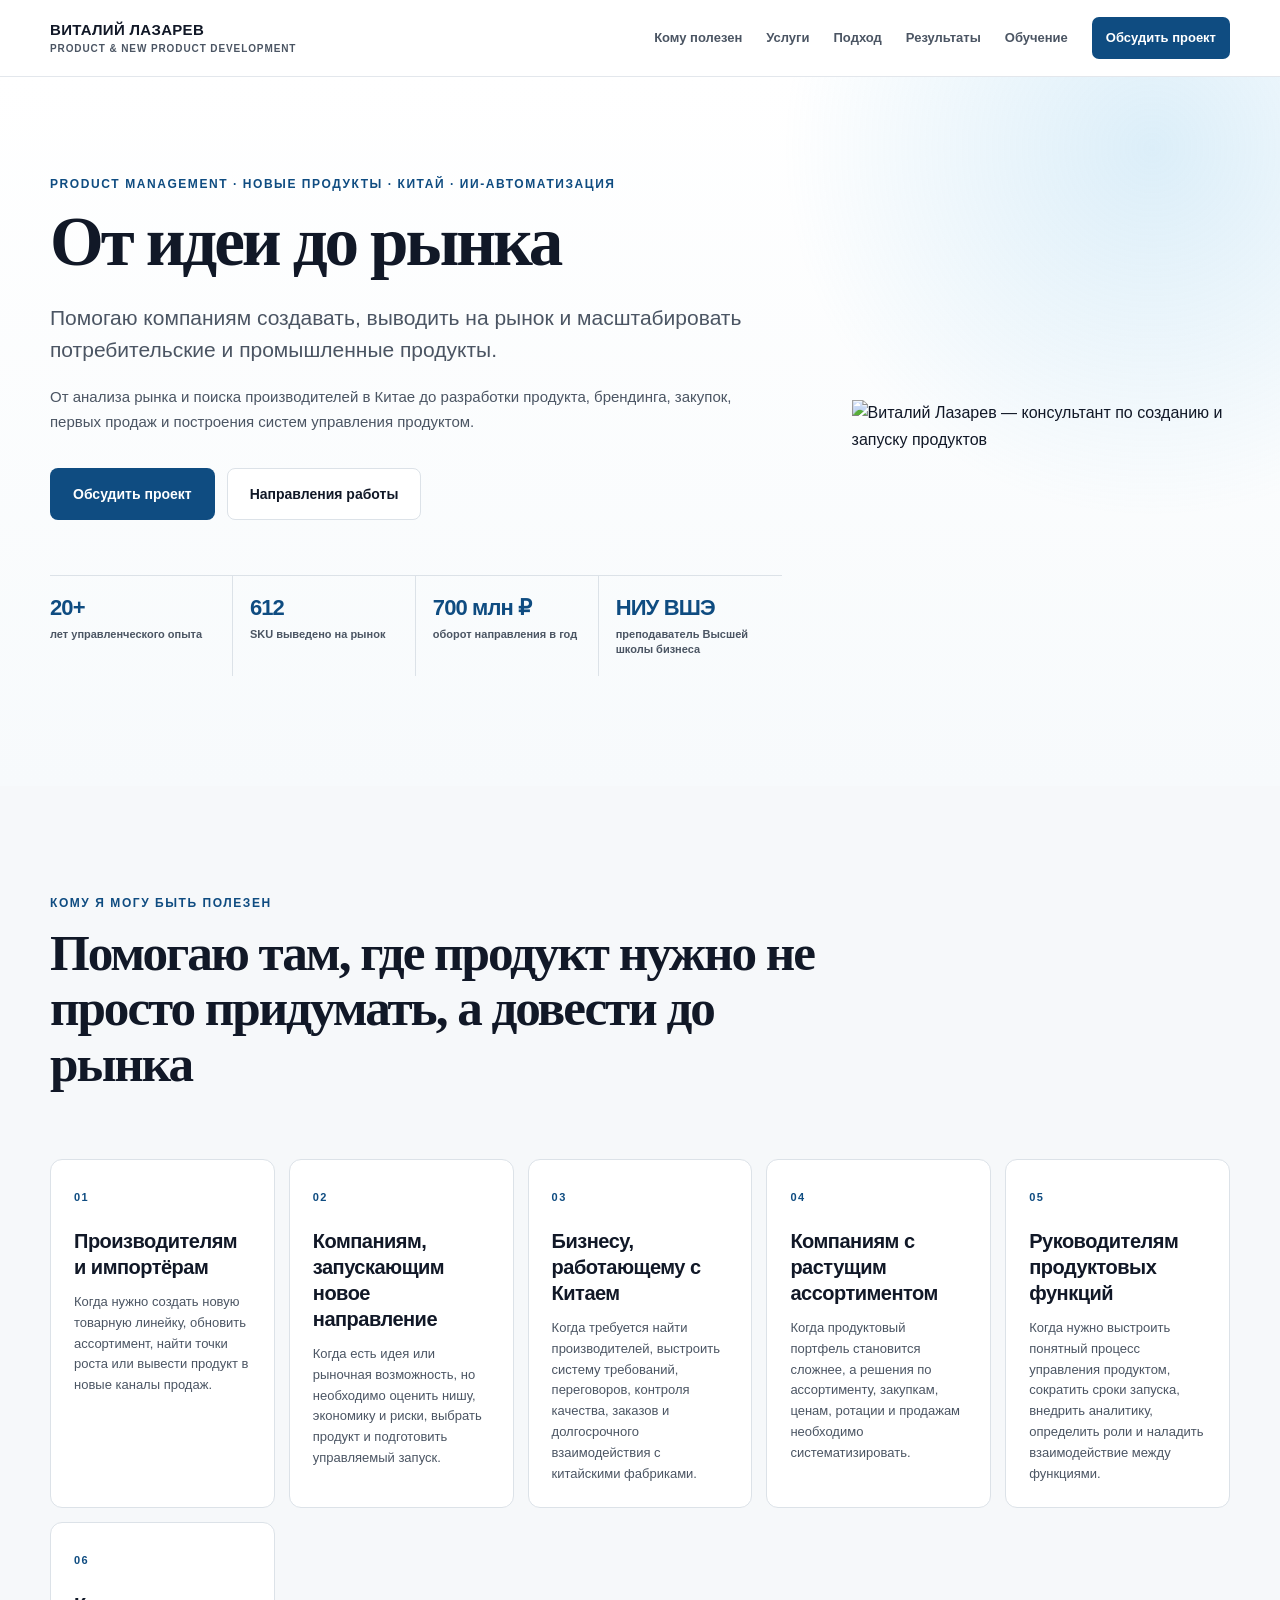
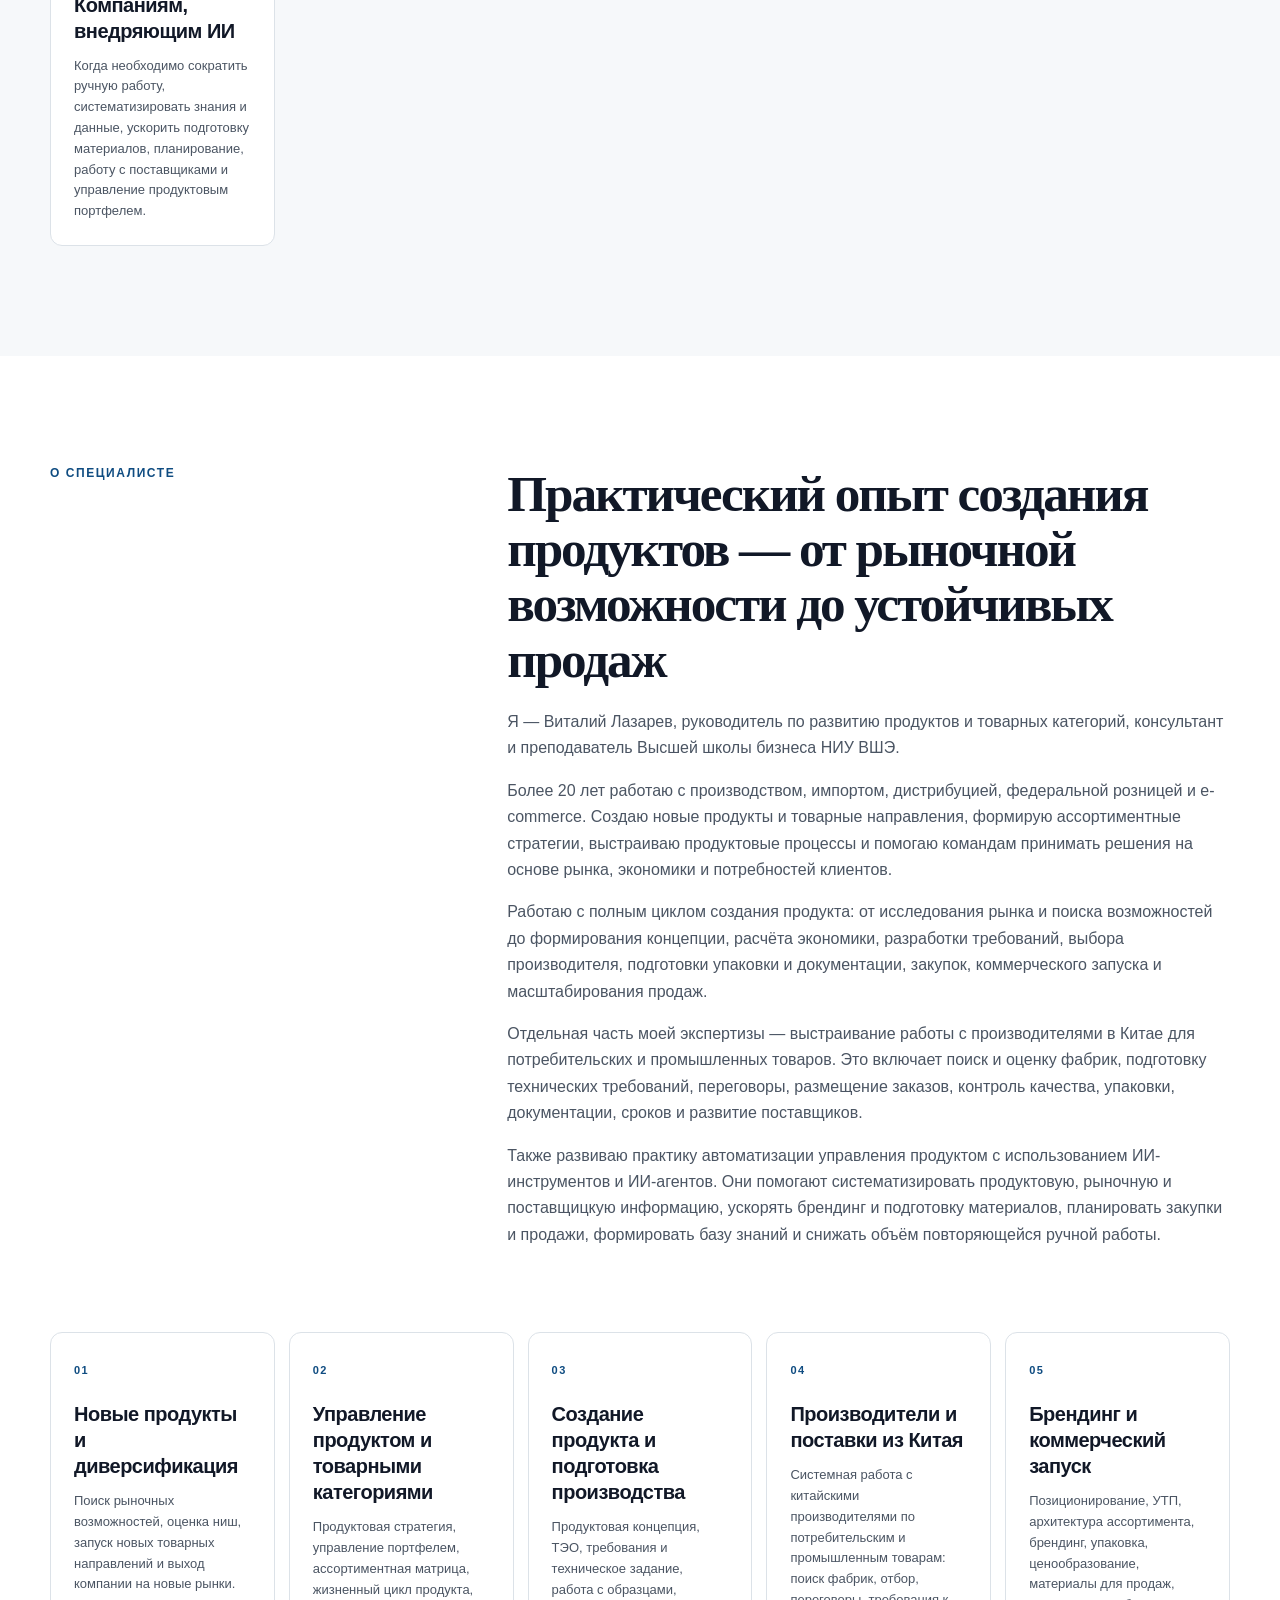
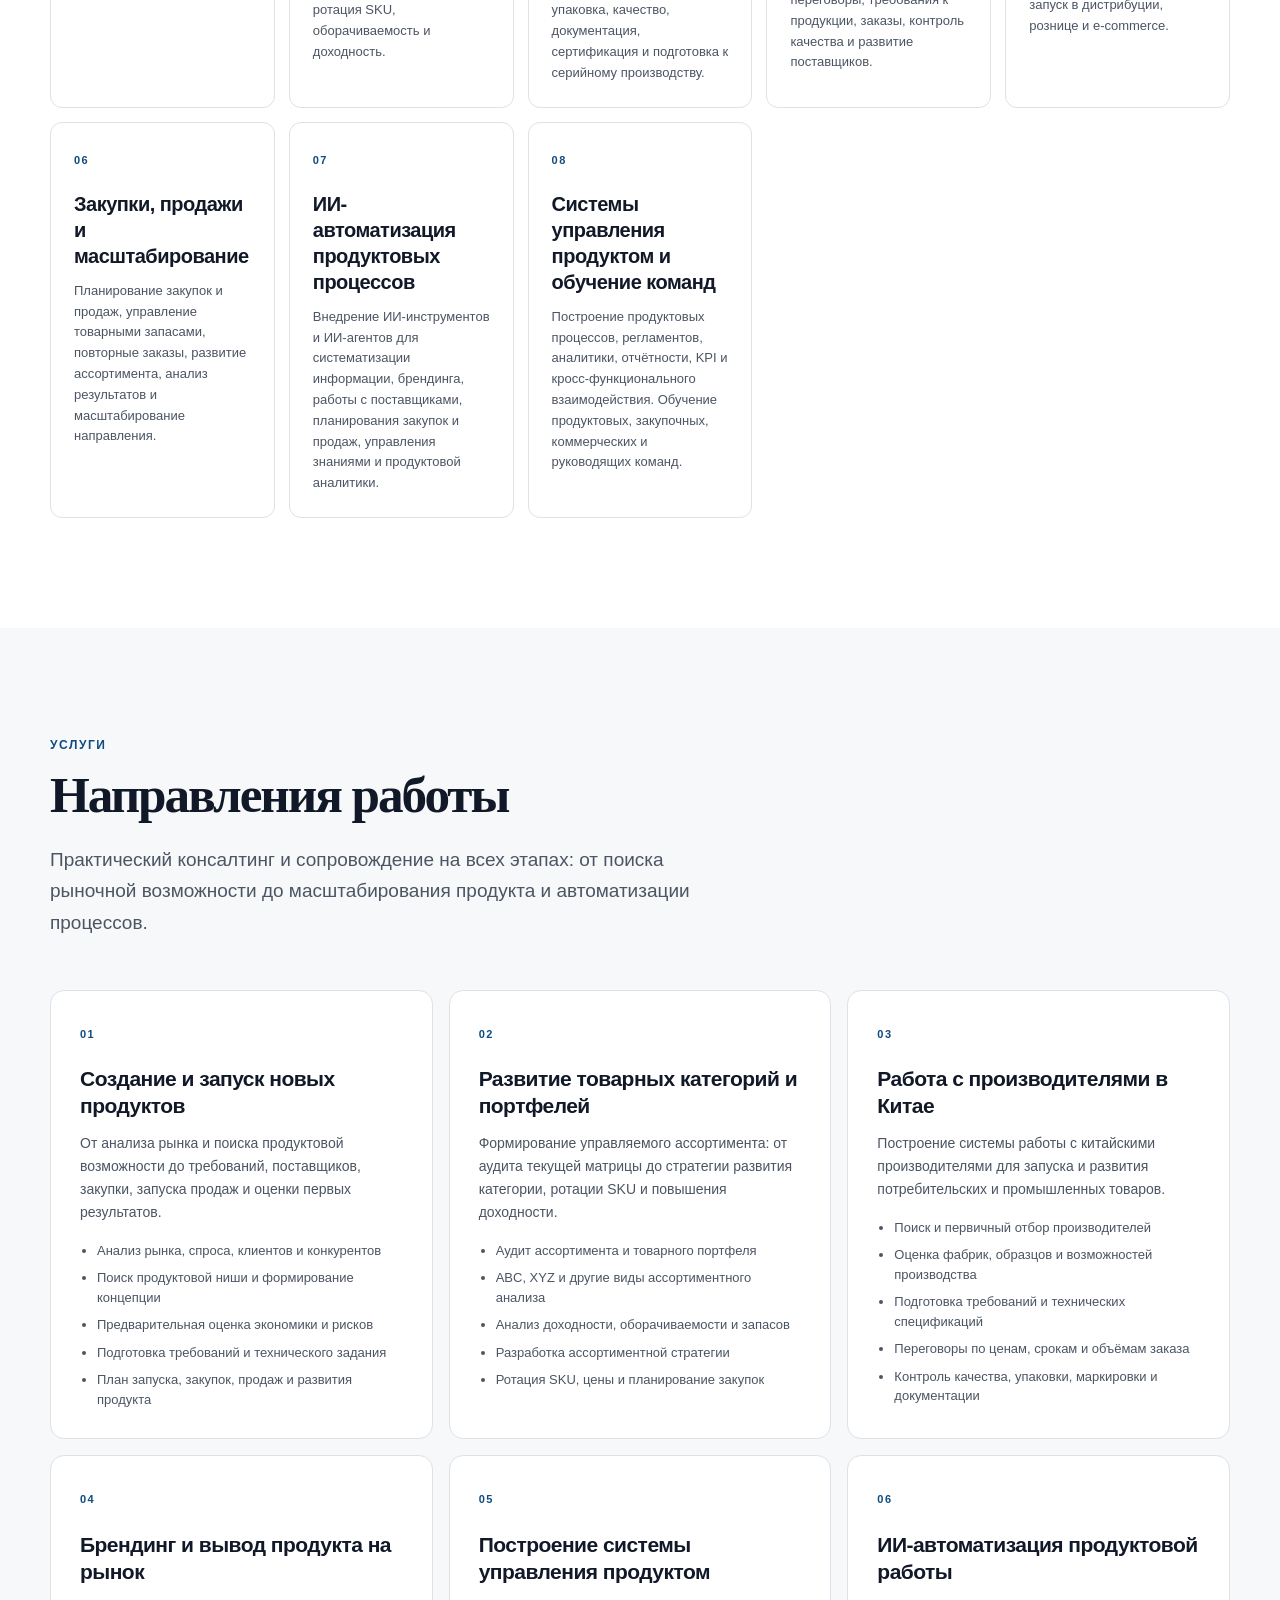
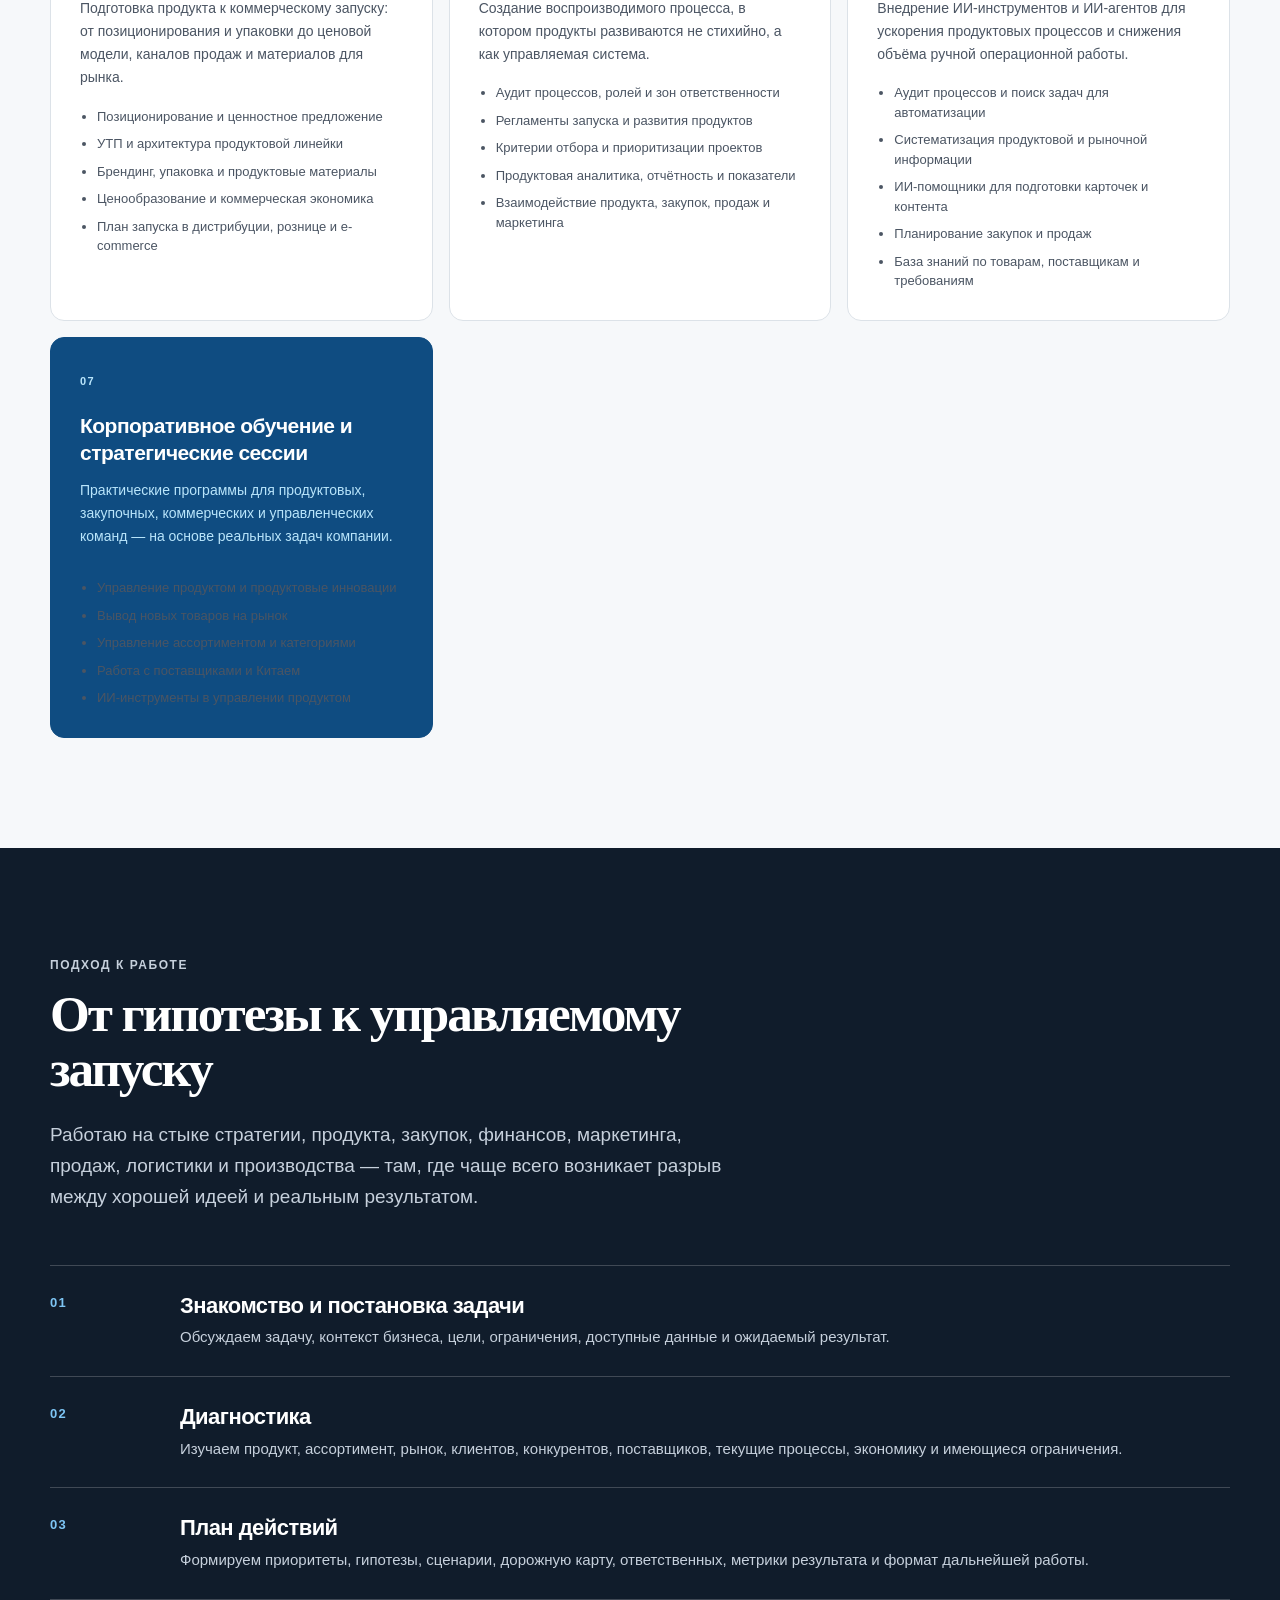
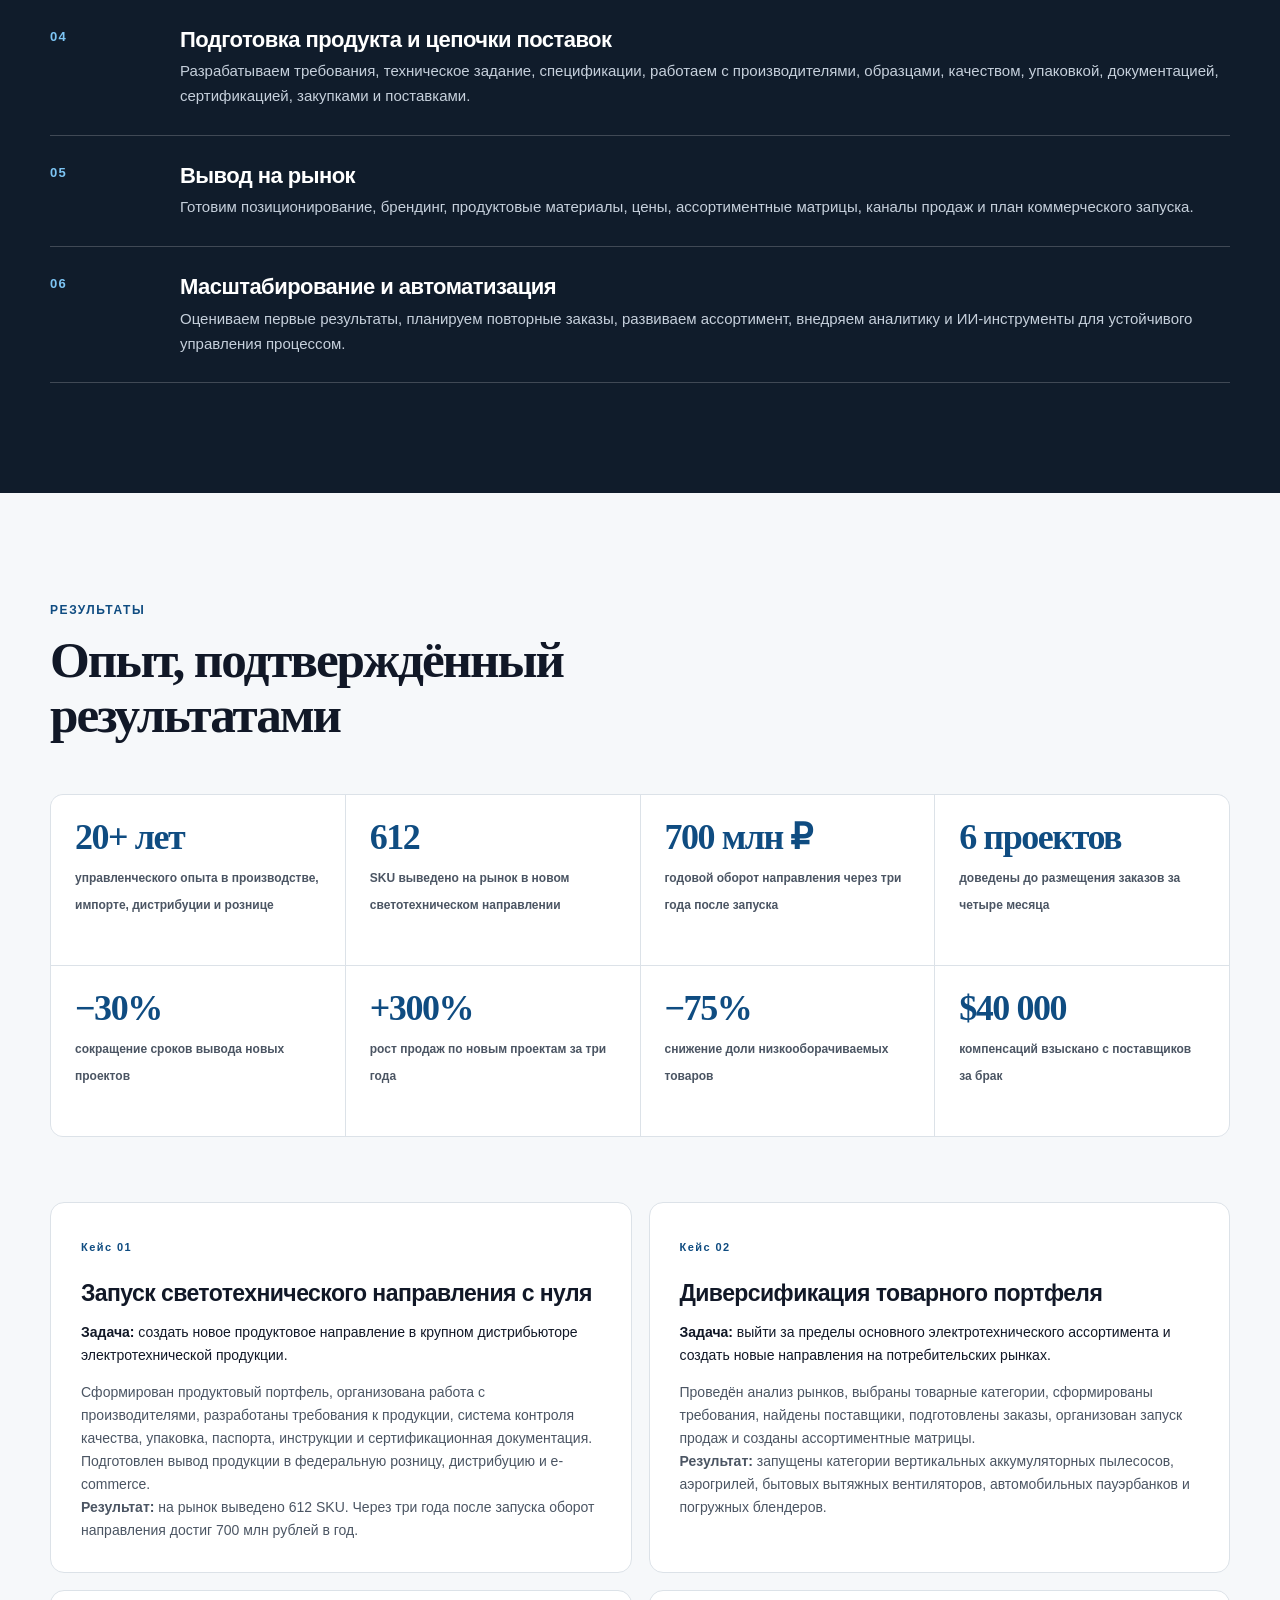
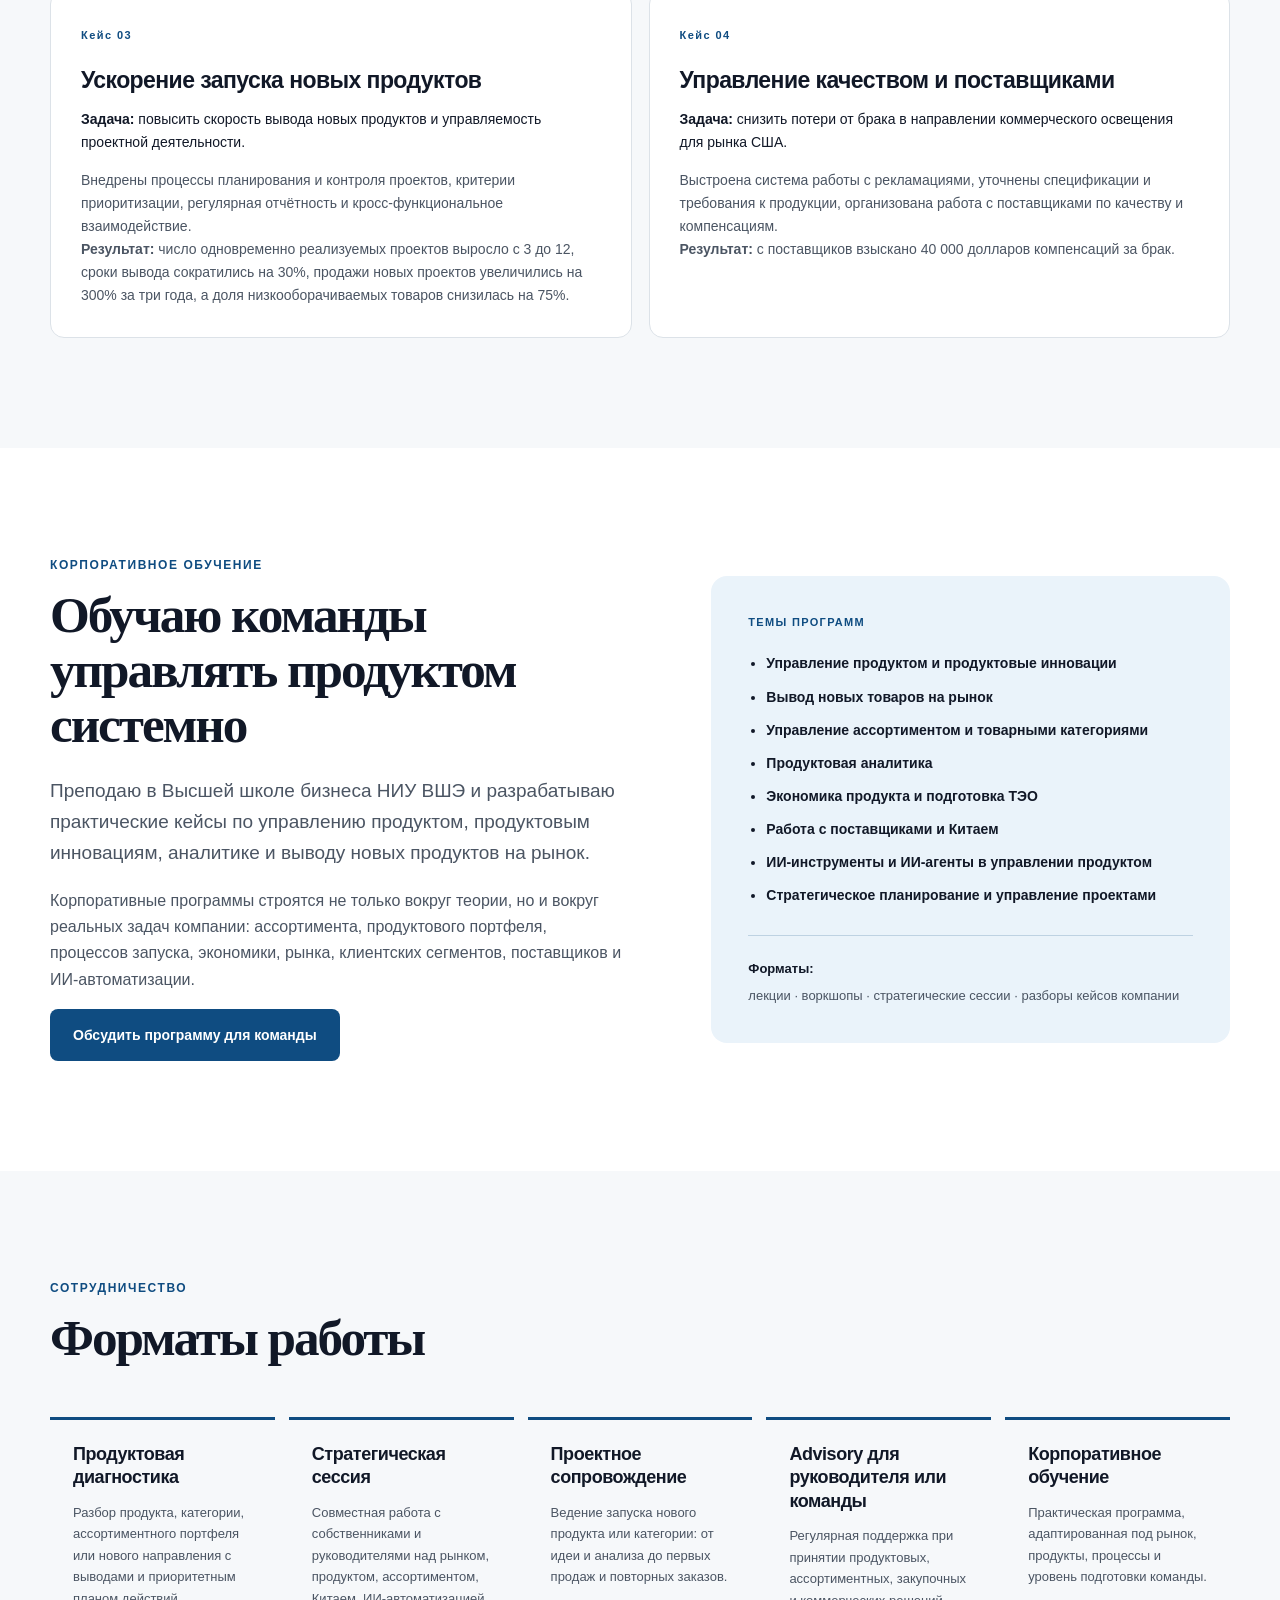
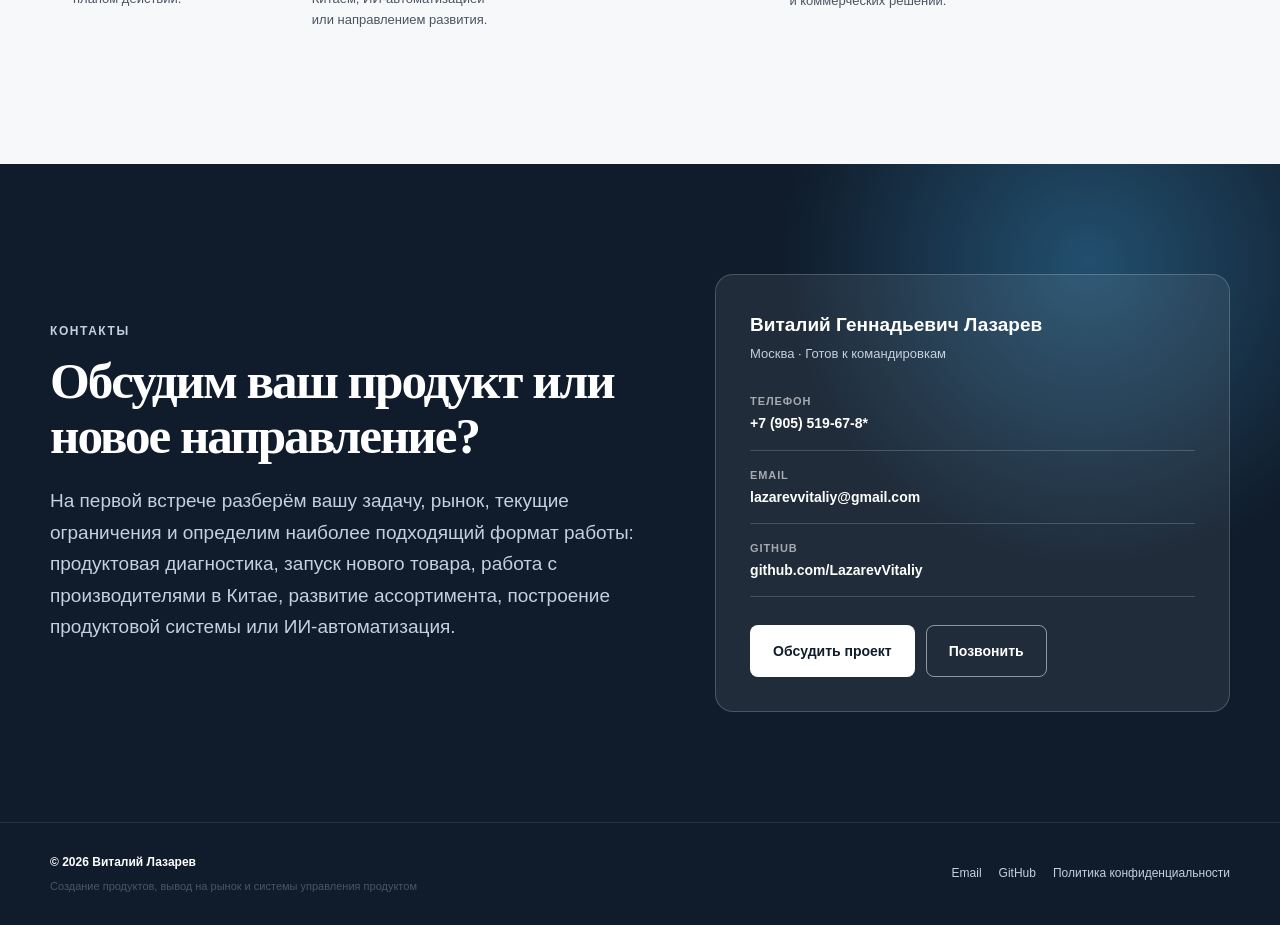
==== commit b58eeb7f: "Update index.html" ====
--- a/index.html
+++ b/index.html
@@ -799,9 +799,9 @@
           <p class="contact-city">Москва · Готов к командировкам</p>
 
           <div class="contact-links">
-            <a href="tel:+79055196787">
+            <a href="tel:+7905519678*">
               <span>Телефон</span>
-              <strong>+7 (905) 519-67-87</strong>
+              <strong>+7 (905) 519-67-8*</strong>
             </a>
 
             <a href="mailto:lazarevvitaliy@gmail.com">
@@ -827,7 +827,7 @@
               Обсудить проект
             </a>
 
-            <a class="button button-outline-light" href="tel:+79055196787">
+            <a class="button button-outline-light" href="tel:+7905519678*">
               Позвонить
             </a>
           </div>
